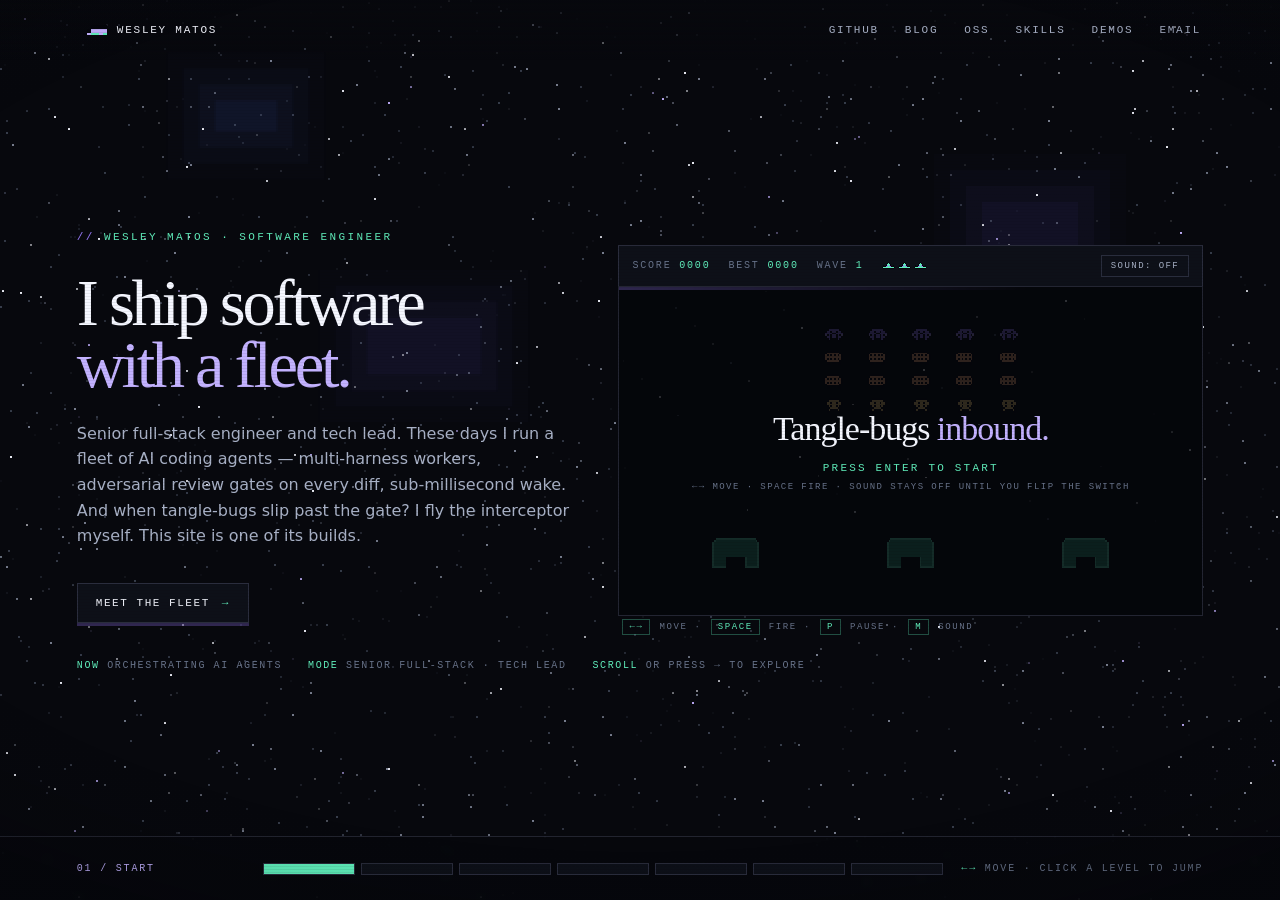
==== index.html @ bd62eeef "feat: restore wesleymatos.dev portfolio at the github.io root Copied from wesleymatosdev/website www" ====
<!doctype html>
<html lang="en">
<head>
<meta charset="utf-8">
<meta name="viewport" content="width=device-width, initial-scale=1">
<meta name="description" content="Wesley Matos — senior full-stack engineer running an AI-agent fleet that ships software: multi-harness workers, adversarial review gates, upstream OSS contributions.">
<meta property="og:type" content="website">
<meta property="og:title" content="Wesley Matos — I ship software with a fleet">
<meta property="og:description" content="Senior full-stack engineer running an AI-agent fleet that ships software — multi-harness workers, adversarial review gates, upstream OSS contributions.">
<meta property="og:url" content="https://wesleymatos.dev/">
<link rel="canonical" href="https://wesleymatos.dev/">
<title>Wesley Matos — I ship software with a fleet</title>
<link rel="icon" type="image/svg+xml" href="favicon.svg">
<link rel="stylesheet" href="css/site.css">
</head>
<body>
<canvas id="bg" aria-hidden="true"></canvas>

<nav class="topnav" aria-label="Main">
  <a class="brand" href="#" data-goto="0"><canvas aria-hidden="true"></canvas><span>WESLEY&nbsp;MATOS</span></a>
  <span class="links">
    <a href="https://github.com/wesleymatosdev" target="_blank" rel="noopener">GITHUB</a>
    <a href="https://blog.wesleymatos.dev" target="_blank" rel="noopener">BLOG</a>
    <a href="https://oss.wesleymatos.dev" target="_blank" rel="noopener">OSS</a>
    <a href="https://skills.wesleymatos.dev" target="_blank" rel="noopener">SKILLS</a>
    <a href="https://demo.wesleymatos.dev" target="_blank" rel="noopener">DEMOS</a>
    <a href="mailto:wesleymatosdev@gmail.com">EMAIL</a>
  </span>
</nav>

<main class="stage" id="stage">
  <div class="track">

    <!-- 01 · hero — the main page IS the game -->
    <section class="beat beat--hero" data-title="START">
      <div class="hero-grid">
        <div>
          <p class="eyebrow">Wesley Matos · software engineer</p>
          <h1>I ship software<br><em>with a fleet.</em></h1>
          <p class="lede">Senior full-stack engineer and tech lead. These days I run a fleet of AI
          coding agents — multi-harness workers, adversarial review gates on every diff,
          sub-millisecond wake. And when tangle-bugs slip past the gate? I fly the interceptor
          myself. This site is one of its builds.</p>
          <div class="actions">
            <button class="btn8" type="button" data-goto="2">Meet the fleet <span class="arr">→</span></button>
          </div>
        </div>
        <div class="cabinet" id="arcade">
          <div class="cab-hud">
            <span>SCORE <b id="arc-score">0000</b></span>
            <span>BEST <b id="arc-best">0000</b></span>
            <span>WAVE <b id="arc-wave">1</b></span>
            <span class="cab-lives" id="arc-lives" aria-label="Ships left"><canvas aria-hidden="true"></canvas></span>
            <button class="cab-snd" id="arc-snd" type="button" aria-pressed="false">SOUND: OFF</button>
          </div>
          <div class="cab-screen">
            <canvas id="arc-canvas" width="320" height="180" tabindex="0"
              aria-label="Arcade game: steer the interceptor with the arrow keys, fire with space, stop the tangle-bugs before they land — and watch for the mothership every fifth wave"></canvas>
            <div class="cab-overlay" id="arc-overlay" aria-live="polite">
              <div class="cab-card" data-screen="title">
                <h3>Tangle-bugs <em>inbound.</em></h3>
                <p class="cab-press"><span class="desktop-only">PRESS ENTER TO START</span><span class="mobile-only">TAP TO START</span></p>
                <p class="cab-sub"><span class="desktop-only">←→ MOVE · SPACE FIRE · </span><span class="mobile-only">DRAG TO FLY · HOLD TO FIRE · </span>SOUND STAYS OFF UNTIL YOU FLIP THE SWITCH</p>
              </div>
              <div class="cab-card" data-screen="over" hidden>
                <h3>Signal <em>lost.</em></h3>
                <p class="cab-press">SCORE <b id="arc-final">0000</b> · BEST <b id="arc-final-best">0000</b></p>
                <p class="cab-sub"><span class="desktop-only">ENTER TO RETRY</span><span class="mobile-only">TAP TO RETRY</span></p>
              </div>
              <div class="cab-card" data-screen="paused" hidden>
                <h3>Paused.</h3>
                <p class="cab-press"><span class="desktop-only">P · ENTER TO RESUME</span><span class="mobile-only">TAP TO RESUME</span></p>
                <p class="cab-sub" id="arc-pause-note" hidden>SCROLLED AWAY — THE BUGS WAIT.</p>
              </div>
            </div>
            <div class="cab-banner" id="arc-banner" aria-hidden="true"></div>
          </div>
          <p class="cab-hint desktop-only"><i>←→</i> MOVE · <i>SPACE</i> FIRE · <i>P</i> PAUSE · <i>M</i> SOUND</p>
          <p class="cab-hint mobile-only">DRAG TO FLY · HOLD TO FIRE</p>
        </div>
      </div>
      <div class="hero-meta">
        <span><b>NOW</b> ORCHESTRATING AI AGENTS</span>
        <span><b>MODE</b> SENIOR FULL-STACK · TECH LEAD</span>
        <span class="mobile-only"><b>SWIPE</b> → TO EXPLORE</span>
        <span class="desktop-only"><b>SCROLL</b> OR PRESS → TO EXPLORE</span>
      </div>
    </section>

    <!-- 02 · experience -->
    <section class="beat beat--experience" data-title="EXPERIENCE">
      <div class="beat-head">
        <p class="eyebrow">The arc</p>
        <h2>Senior IC to <em>fleet orchestrator.</em></h2>
        <p class="lede">Four years shipping in public. The constant: building systems that hold up.
        The change: who writes the code.</p>
      </div>
      <div class="timeline">
        <article class="era" data-icon="book">
          <span class="era-years">2022</span>
          <h3>Foundations</h3>
          <p>Polyglot fundamentals in public — Java, Go, TypeScript, C.</p>
          <p>Distributed systems by doing: Kafka consumers, WebRTC calls, REST APIs, blockchain internals.</p>
        </article>
        <article class="era" data-icon="wrench">
          <span class="era-years">2023 – 2024</span>
          <h3>Systems</h3>
          <p>Rust and Go deep work — performance, WASM boundaries, sharp CLI tools.</p>
          <p>Backend throughput contests (rinha de backend): measuring instead of guessing.</p>
        </article>
        <article class="era" data-icon="globe">
          <span class="era-years">2025</span>
          <h3>Product &amp; upstream</h3>
          <p>Full-stack product work: an exam simulator, client sites, review tooling.</p>
          <p>Ten upstream PRs merged across xcap, permitio/docs, zio-json and friends.</p>
        </article>
        <article class="era" data-icon="robot">
          <span class="era-years">2026</span>
          <h3>AI-fleet orchestrator</h3>
          <p>Now a fleet of coding agents ships the backlog under my supervision.</p>
          <p>Built the loop end to end — spawn, push-wake, adversarial review gates, watchdogs, archives.</p>
        </article>
      </div>
    </section>

    <!-- 03 · the fleet -->
    <section class="beat beat--fleet" data-title="THE FLEET">
      <div class="beat-head">
        <p class="eyebrow">The system</p>
        <h2>One coordinator.<br><em>Seven harnesses.</em></h2>
        <p class="lede">Hermes coordinates ZCode, Codex, Claude and Ollama workers. Status files are
        the durable record; the bus is notification only — push wake measured in microseconds,
        with a loud fallback to polling.</p>
      </div>
      <figure class="fleet-scene" aria-label="Pixel-art command center: server racks with blinking lights, a wall screen showing fleet status, an operator console and two robot workers">
        <canvas></canvas>
      </figure>
      <div class="subsystems">
        <div class="plaque"><b>SPAWN</b><span>named tmux window per task, delivery verified</span></div>
        <div class="plaque"><b>WAIT</b><span>push wake, sub-ms; falls back loud, never silent</span></div>
        <div class="plaque"><b>REVIEW</b><span>an adversarial second agent rides every diff</span></div>
        <div class="plaque"><b>STEER</b><span>durable one-line steering, mid-flight</span></div>
        <div class="plaque"><b>ARCHIVE</b><span>scale-to-zero sweep, watchdog on dead pids</span></div>
      </div>
      <div class="ticker-wrap" aria-hidden="true">
        <div class="ticker"></div>
      </div>
    </section>

    <!-- 04 · proof of work -->
    <section class="beat beat--proof beat--wide" data-title="SHIPPED">
      <div class="beat-head">
        <p class="eyebrow">Proof of work</p>
        <h2>Nine things <em>you can open.</em></h2>
        <p class="lede">Shipped and linked. The private fleet pieces are marked honestly —
        no dead links, no vaporware.</p>
      </div>
      <div class="proof-row"></div>
    </section>

    <!-- 05 · numbers -->
    <section class="beat beat--numbers" data-title="NUMBERS">
      <div class="beat-head">
        <p class="eyebrow">Numbers</p>
        <h2>Measured, <em>not vibes.</em></h2>
      </div>
      <div class="numbers"></div>
      <p class="grain-note">COUNTS FROM PUBLIC GITHUB + THE FLEET'S OWN README — EVERY CLAIM ABOVE LINKS OUT.</p>
    </section>

    <!-- 06 · now -->
    <section class="beat beat--now" data-title="NOW">
      <div class="beat-head">
        <p class="eyebrow">Now</p>
        <h2>What this week<br><em>looks like.</em></h2>
        <p class="lede">Kept current on purpose — the same fleet that ships the site updates this page.</p>
      </div>
      <div class="now-grid"></div>
    </section>

    <!-- 07 · contact -->
    <section class="beat beat--contact" data-title="CONTACT">
      <div class="beat-head">
        <p class="eyebrow">Contact</p>
        <h2>Let's build<br><em>something real.</em></h2>
        <p class="lede">Hiring for an AI-native team? I'll bring the fleet.</p>
      </div>
      <div class="contact-links">
        <a class="btn8 primary" href="mailto:wesleymatosdev@gmail.com">Email me <span class="arr">→</span></a>
        <a class="btn8" href="https://github.com/wesleymatosdev" target="_blank" rel="noopener">GitHub <span class="arr">↗</span></a>
        <a class="btn8" href="https://blog.wesleymatos.dev" target="_blank" rel="noopener">Blog <span class="arr">↗</span></a>
        <a class="btn8" href="https://skills.wesleymatos.dev" target="_blank" rel="noopener">Skills <span class="arr">↗</span></a>
      </div>
      <p class="contact-meta">
        © 2026 WESLEY MATOS<br>
        BUILT BY FLEET WORKER <b>hire-site</b> · ADVERSARIALLY REVIEWED · HUMANS SUPERVISED<br>
        NO BUILD STEP · NO APP CDN · WORKS FROM FILE://
      </p>
    </section>

  </div>
</main>

<div class="vignette" aria-hidden="true"></div>
<div class="scanlines" aria-hidden="true"></div>

<!-- Geo-based i18n: Portuguese eyebrow for Brazilian visitors (kept from the
     previous homepage — Cloudflare /cdn-cgi/trace, proxied domain only). -->
<script>
(function () {
  fetch('/cdn-cgi/trace').then(r => r.text()).then(text => {
    const match = text.match(/^loc=(\w+)/m);
    if (!match || match[1] !== 'BR') return;
    const eyebrow = document.querySelector('.beat--hero .eyebrow');
    if (eyebrow) eyebrow.textContent = 'Wesley Matos · engenheiro de software';
  }).catch(() => {});
})();
</script>

<!-- Cloudflare Web Analytics -->
<script defer src='https://static.cloudflareinsights.com/beacon.min.js'
  data-cf-beacon='{"token": "090d7c760e304cab91624b55b08936ef"}'></script>
<!-- End Cloudflare Web Analytics -->

<div class="hud" aria-label="Journey progress">
  <span class="level" aria-live="polite">01 / START</span>
  <span class="segments"></span>
  <span class="hint desktop-only"><i>←→</i> MOVE · CLICK A LEVEL TO JUMP</span>
</div>

<script src="data.js"></script>
<script src="js/pixel.js"></script>
<script src="js/main.js"></script>
<script src="js/game.js"></script>
</body>
</html>
---- css/site.css ----
/* hire-site — horizontal 8-bit journey. House palette from gbrain/oss-site. */
:root {
  --void: #07080d;
  --panel: #0d1018;
  --panel-hi: #131827;
  --ink: #f5f7ff;
  --soft: #a9b2c7;
  --dim: #68738a;
  --violet: #9b7cff;
  --violet-hot: #c3b2ff;
  --mint: #61f0bd;
  --orange: #ffb27d;
  --line: rgba(190, 200, 255, .16);
  --serif: Georgia, 'Times New Roman', serif;
  --mono: 'SFMono-Regular', Consolas, 'Liberation Mono', monospace;
  --hud-h: 64px;
}

* { box-sizing: border-box; }
html, body { margin: 0; padding: 0; }
html, body { height: 100%; overflow: hidden; background: var(--void); }
body {
  color: var(--ink);
  font-family: var(--mono);
  -webkit-font-smoothing: antialiased;
  overscroll-behavior: none;
}
body.dragging { cursor: grabbing; }
body.dragging a, body.dragging button { pointer-events: none; }

/* ---------- fixed backdrop ---------- */
#bg { position: fixed; inset: 0; width: 100vw; height: 100vh; z-index: 0; image-rendering: pixelated; }
.scanlines {
  position: fixed; inset: 0; z-index: 40; pointer-events: none;
  background: repeating-linear-gradient(0deg, rgba(5,6,11,.14) 0 1px, transparent 1px 3px);
  mix-blend-mode: multiply;
  opacity: .5;
}
.vignette {
  position: fixed; inset: 0; z-index: 39; pointer-events: none;
  background: radial-gradient(120% 90% at 50% 45%, transparent 55%, rgba(3,4,8,.55) 100%);
}

/* ---------- stage / track ---------- */
.stage { position: fixed; inset: 0 0 var(--hud-h) 0; z-index: 2; overflow: hidden; touch-action: pan-y; }
.track {
  display: flex; flex-direction: row; align-items: stretch;
  height: 100%; width: max-content;
  will-change: transform;
}
.beat {
  position: relative; flex: none;
  height: 100%; width: 100vw;
  display: flex; flex-direction: column; justify-content: center;
  padding: 96px clamp(28px, 6vw, 96px) 48px;
}
.beat--wide { width: max-content; min-width: 100vw; }

/* ---------- top nav ---------- */
.topnav {
  position: fixed; top: 0; left: 0; right: 0; z-index: 30;
  display: flex; justify-content: space-between; align-items: center;
  padding: 20px clamp(28px, 6vw, 96px);
  font-size: 11px; letter-spacing: .16em;
  background: linear-gradient(180deg, rgba(7,8,13,.92), rgba(7,8,13,0));
  pointer-events: none;
}
.topnav a { pointer-events: auto; }
.topnav .brand { display: inline-flex; align-items: center; gap: 10px; color: var(--ink); text-decoration: none; }
.topnav .brand canvas { image-rendering: pixelated; }
.topnav .links { display: flex; gap: 22px; }
.topnav a { color: var(--soft); text-decoration: none; padding: 4px 2px; }
.topnav a:hover, .topnav a:focus-visible { color: var(--mint); }

/* ---------- HUD (level bar) ---------- */
.hud {
  position: fixed; left: 0; right: 0; bottom: 0; z-index: 30;
  height: var(--hud-h);
  display: flex; align-items: center; gap: 18px;
  padding: 0 clamp(28px, 6vw, 96px);
  border-top: 1px solid var(--line);
  background: rgba(7, 8, 13, .82);
  backdrop-filter: blur(6px);
  font-size: 10px; letter-spacing: .18em;
}
.hud .level { color: var(--violet-hot); white-space: nowrap; min-width: 168px; }
.hud .segments { display: flex; gap: 6px; flex: 1; }
.hud .segments button {
  appearance: none; border: 1px solid var(--line); background: var(--panel);
  height: 12px; flex: 1; min-width: 18px; padding: 0; cursor: pointer;
}
.hud .segments button .fill { display: block; height: 100%; width: 0; background: var(--violet); }
.hud .segments button.done .fill { width: 100%; background: rgba(155,124,255,.45); }
.hud .segments button.active .fill { width: 100%; background: var(--mint); animation: blink 1s steps(2, start) infinite; }
.hud .segments button:hover, .hud .segments button:focus-visible { border-color: var(--violet-hot); }
.hud .hint { color: var(--dim); white-space: nowrap; }
.hud .hint i { display: inline-block; font-style: normal; color: var(--mint); animation: blink 1.2s steps(2, start) infinite; }
@keyframes blink { 50% { opacity: 0; } }

/* ---------- shared type ---------- */
.eyebrow { color: var(--mint); font-size: 11px; letter-spacing: .22em; text-transform: uppercase; margin: 0 0 22px; }
.eyebrow::before { content: '// '; color: var(--violet); }
/* Geo-swap shifts the hero eyebrow EN↔PT after paint; reserve the swapped
   text's box up front so the swap never reflows the hero (no layout shift /
   "tilt"). Mobile is narrow enough that the PT string wraps to two lines. */
.beat--hero .eyebrow { line-height: 26px; min-height: 26px; }
h1, h2 { font-family: var(--serif); font-weight: 400; margin: 0; letter-spacing: -.05em; }
h1 { font-size: clamp(52px, 7.4vw, 118px); line-height: .92; }
h2 { font-size: clamp(40px, 5.6vw, 84px); line-height: .95; }
h2 em, h1 em { font-style: normal; color: var(--violet-hot); }
.lede { color: var(--soft); font-family: system-ui, sans-serif; font-size: clamp(15px, 1.25vw, 18px); line-height: 1.6; max-width: 620px; margin: 26px 0 0; }
.actions { display: flex; gap: 14px; flex-wrap: wrap; margin-top: 34px; }

/* 8-bit buttons */
.btn8 {
  display: inline-flex; align-items: center; gap: 12px;
  font-family: var(--mono); font-size: 11px; letter-spacing: .14em; text-transform: uppercase;
  color: var(--ink); text-decoration: none; cursor: pointer;
  background: var(--panel); border: 1px solid var(--line);
  padding: 13px 18px;
  box-shadow: 0 3px 0 rgba(155,124,255,.28);
  transition: transform .12s ease, box-shadow .12s ease, border-color .12s ease;
}
.btn8:hover, .btn8:focus-visible { border-color: var(--violet-hot); transform: translateY(-2px); box-shadow: 0 5px 0 rgba(155,124,255,.38); }
.btn8:active { transform: translateY(1px); box-shadow: 0 2px 0 rgba(155,124,255,.28); }
.btn8.primary { background: var(--violet); border-color: var(--violet); color: var(--void); box-shadow: 0 3px 0 rgba(97,240,189,.4); }
.btn8.primary:hover { background: var(--violet-hot); }
.btn8 .arr { color: var(--mint); }
.btn8.primary .arr { color: var(--void); }

/* section scaffolding */
.beat-head { max-width: 760px; }
.beat-head .lede { max-width: 560px; }
.grain-note { color: var(--dim); font-size: 10px; letter-spacing: .14em; margin-top: 18px; }

/* ---------- hero (the main page IS the game) ---------- */
.hero-grid { display: grid; grid-template-columns: .92fr 1.08fr; gap: clamp(24px, 3.4vw, 56px); align-items: center; }
.hero-grid h1 { font-size: clamp(46px, 5.2vw, 84px); }
.hero-meta { display: flex; gap: 26px; flex-wrap: wrap; margin-top: 26px; font-size: 10px; letter-spacing: .16em; color: var(--dim); }
.hero-meta b { color: var(--mint); font-weight: 400; }

/* ---------- experience ---------- */
.timeline { display: flex; gap: clamp(20px, 3vw, 44px); margin-top: clamp(30px, 5vh, 56px); align-items: stretch; position: relative; padding-top: 26px; }
.timeline::before { content: ''; position: absolute; top: 8px; left: 4px; right: 4px; height: 3px;
  background: repeating-linear-gradient(90deg, var(--violet) 0 10px, transparent 10px 16px); opacity: .55; }
.era { flex: 1; min-width: 0; position: relative; }
.era::before { content: ''; position: absolute; top: -24px; left: 2px; width: 9px; height: 9px; background: var(--mint); box-shadow: 0 0 10px rgba(97,240,189,.8); }
.era .era-years { color: var(--violet-hot); font-size: 11px; letter-spacing: .2em; }
.era h3 { font-family: var(--serif); font-weight: 400; font-size: clamp(22px, 2.1vw, 30px); letter-spacing: -.03em; margin: 10px 0 12px; }
.era p { color: var(--soft); font-family: system-ui, sans-serif; font-size: 13.5px; line-height: 1.6; margin: 0 0 8px; }
.era canvas { image-rendering: pixelated; margin-top: 6px; }

/* ---------- fleet ---------- */
.beat--fleet h2 { font-size: clamp(36px, 4.3vw, 66px); }
.beat--fleet .lede { max-width: 640px; margin-top: 18px; }
.fleet-scene { width: min(760px, 100%); margin-top: 20px; }
.fleet-scene canvas { width: 100%; height: auto; display: block; image-rendering: pixelated; border: 1px solid var(--line); background: #05060b; }
.subsystems { display: grid; grid-template-columns: repeat(auto-fit, minmax(150px, 1fr)); gap: 10px; margin-top: 14px; width: min(980px, 100%); }
.plaque { background: var(--panel); border: 1px solid var(--line); padding: 10px 13px; }
.plaque b { display: block; color: var(--violet-hot); font-weight: 400; font-size: 11px; letter-spacing: .18em; }
.plaque span { display: block; color: var(--soft); font-family: system-ui, sans-serif; font-size: 11.5px; line-height: 1.45; margin-top: 6px; }
.ticker-wrap { overflow: hidden; border: 1px solid var(--line); border-left: none; border-right: none; margin-top: 14px; width: min(980px, 100%); background: rgba(13,16,24,.6); }
.ticker { display: inline-flex; gap: 44px; white-space: nowrap; padding: 8px 0; font-size: 11px; letter-spacing: .06em; color: var(--dim); animation: ticker 46s linear infinite; }
.ticker span b { color: var(--mint); font-weight: 400; }
.ticker span i { color: var(--violet-hot); font-style: normal; }
@keyframes ticker { to { transform: translateX(-50%); } }

/* ---------- proof (wider than viewport) ---------- */
.proof-row { display: flex; gap: 16px; margin-top: clamp(28px, 4.5vh, 48px); align-items: stretch; padding-right: clamp(28px, 6vw, 96px); }
.card {
  width: 300px; flex: none; display: flex; flex-direction: column;
  background: var(--panel); border: 1px solid var(--line); padding: 20px;
  position: relative;
}
.card::before { content: ''; position: absolute; top: 0; left: 0; right: 0; height: 3px; background: linear-gradient(90deg, var(--violet), transparent 70%); }
.card:hover, .card:focus-within { border-color: rgba(195,178,255,.4); background: var(--panel-hi); }
.card .card-top { display: flex; justify-content: space-between; align-items: flex-start; gap: 10px; }
.card canvas { image-rendering: pixelated; }
.card .kind { color: var(--dim); font-size: 9px; letter-spacing: .18em; text-align: right; }
.card h3 { font-family: var(--serif); font-weight: 400; font-size: 24px; letter-spacing: -.03em; margin: 16px 0 10px; }
.card p { color: var(--soft); font-family: system-ui, sans-serif; font-size: 13px; line-height: 1.55; margin: 0; flex: 1; }
.card .tags { display: flex; flex-wrap: wrap; gap: 6px; margin-top: 14px; }
.card .tags i { font-style: normal; color: var(--mint); border: 1px solid rgba(97,240,189,.3); font-size: 9px; letter-spacing: .1em; padding: 3px 7px; }
.card .card-link { display: inline-block; margin-top: 14px; color: var(--violet-hot); font-size: 10.5px; letter-spacing: .08em; text-decoration: underline dotted; text-underline-offset: 4px; }
.card .card-link:hover, .card .card-link:focus-visible { color: var(--mint); }
.card .card-link.none { color: var(--dim); text-decoration: none; cursor: default; }

/* ---------- numbers ---------- */
.numbers { display: grid; grid-template-columns: repeat(3, minmax(160px, 240px)); gap: 1px; background: var(--line); border: 1px solid var(--line); margin-top: clamp(28px, 5vh, 52px); width: fit-content; max-width: 100%; }
.number { background: var(--panel); padding: 26px 24px 22px; }
.number .val { font-family: var(--serif); font-size: clamp(44px, 4.4vw, 66px); letter-spacing: -.05em; color: var(--ink); line-height: 1; }
.number .val small { font-size: .55em; color: var(--mint); }
.number .lbl { color: var(--dim); font-size: 10px; letter-spacing: .18em; text-transform: uppercase; margin-top: 10px; }

/* ---------- now ---------- */
.now-grid { display: grid; grid-template-columns: repeat(2, minmax(250px, 400px)); gap: 14px; margin-top: clamp(28px, 4.5vh, 48px); }
.now-card { background: var(--panel); border: 1px solid var(--line); padding: 18px 20px; }
.now-card header { display: flex; align-items: center; gap: 12px; }
.now-card canvas { image-rendering: pixelated; }
.now-card h3 { font-family: var(--serif); font-weight: 400; font-size: 21px; letter-spacing: -.03em; margin: 0; }
.now-card .status { display: inline-flex; align-items: center; gap: 7px; margin-top: 12px; font-size: 9.5px; letter-spacing: .16em; color: var(--mint); }
.now-card .status::before { content: ''; width: 7px; height: 7px; background: var(--mint); box-shadow: 0 0 8px rgba(97,240,189,.8); }
.now-card .status.quiet { color: var(--violet-hot); }
.now-card .status.quiet::before { background: var(--violet); box-shadow: 0 0 8px rgba(155,124,255,.8); animation: none; }
.now-card .status.live::before { animation: blink 1.4s steps(2, start) infinite; }
.now-card p { color: var(--soft); font-family: system-ui, sans-serif; font-size: 13px; line-height: 1.55; margin: 10px 0 0; }

/* ---------- contact ---------- */
.contact-links { display: flex; flex-wrap: wrap; gap: 14px; margin-top: 34px; }
.contact-meta { color: var(--dim); font-size: 10px; letter-spacing: .16em; margin-top: 60px; line-height: 2; }
.contact-meta b { color: var(--soft); font-weight: 400; }

/* focus */
:focus-visible { outline: 2px solid var(--mint); outline-offset: 2px; }

/* ---------- arcade cabinet ---------- */
.cabinet { width: min(720px, 100%); margin-top: clamp(20px, 3.5vh, 34px); position: relative; }
.cab-hud {
  display: flex; align-items: center; gap: 18px; flex-wrap: wrap;
  background: var(--panel); border: 1px solid var(--line); border-bottom: none;
  padding: 9px 13px;
  font-size: 10px; letter-spacing: .18em; color: var(--dim);
}
.cab-hud b { color: var(--mint); font-weight: 400; }
.cab-lives { display: inline-flex; align-items: center; }
.cab-lives canvas { image-rendering: pixelated; }
.cab-snd {
  margin-left: auto; appearance: none; cursor: pointer;
  background: transparent; border: 1px solid var(--line); color: var(--soft);
  font-family: var(--mono); font-size: 9px; letter-spacing: .16em; padding: 5px 9px;
}
.cab-snd:hover, .cab-snd:focus-visible { border-color: var(--violet-hot); color: var(--ink); }
.cab-snd[aria-pressed="true"] { color: var(--mint); border-color: rgba(97, 240, 189, .4); }
.cab-screen { position: relative; border: 1px solid var(--line); background: #05060b; }
.cab-screen::before {
  content: ''; position: absolute; top: 0; left: 0; right: 0; height: 3px; z-index: 2; pointer-events: none;
  background: linear-gradient(90deg, var(--violet), transparent 70%);
}
#arc-canvas { display: block; width: 100%; height: auto; image-rendering: pixelated; touch-action: none; outline-offset: -2px; }
.cab-overlay {
  position: absolute; inset: 0; z-index: 3;
  display: flex; align-items: center; justify-content: center; text-align: center;
  background: rgba(5, 6, 11, .72); pointer-events: none;
}
.cab-overlay[hidden] { display: none; }
.cab-card h3 { font-family: var(--serif); font-weight: 400; font-size: clamp(20px, 3vw, 34px); letter-spacing: -.03em; margin: 0; color: var(--ink); }
.cab-card h3 em { font-style: normal; color: var(--violet-hot); }
.cab-press { color: var(--mint); font-size: 11px; letter-spacing: .2em; margin: 14px 0 0; animation: blink 1.2s steps(2, start) infinite; }
.cab-press b { color: var(--ink); font-weight: 400; }
.cab-sub { color: var(--dim); font-size: 9px; letter-spacing: .16em; margin: 8px 0 0; }
.cab-banner {
  position: absolute; inset: 0; z-index: 3; display: flex; align-items: center; justify-content: center;
  pointer-events: none; opacity: 0;
  font-family: var(--serif); font-size: clamp(26px, 4vw, 44px); letter-spacing: -.03em;
  color: var(--violet-hot); text-shadow: 0 0 18px rgba(155, 124, 255, .5);
}
.cab-banner.show { animation: cab-banner 1.1s ease-out both; }
@keyframes cab-banner {
  0% { opacity: 0; transform: scale(.92); }
  18% { opacity: 1; transform: scale(1); }
  78% { opacity: 1; }
  100% { opacity: 0; }
}
.cab-hint { color: var(--dim); font-size: 9px; letter-spacing: .18em; margin: 10px 2px 0; }
.cab-hint i { font-style: normal; color: var(--mint); border: 1px solid rgba(97, 240, 189, .3); padding: 2px 6px; margin: 0 2px; }

/* ---------- mobile: same horizontal journey, touch-driven ---------- */
.mobile-only { display: none; }
.desktop-only { display: inline; }
@media (max-width: 860px) {
  :root { --hud-h: 48px; }
  .mobile-only { display: inline; }
  .beat--hero .eyebrow { min-height: 52px; }
  .desktop-only { display: none; }
  .stage { touch-action: pan-y; }
  .beat { width: 100vw; padding: 64px 22px 26px; justify-content: flex-start; }
  .beat--wide { width: max-content; min-width: 100vw; padding-right: 22px; }
  .topnav { padding: 14px 22px; }
  .topnav .links { gap: 12px; }
  .scanlines { opacity: .35; }

  .hero-grid { grid-template-columns: 1fr; gap: 20px; }
  .hero-grid h1 { font-size: 40px; }
  .lede { font-size: 14px; margin-top: 14px; }
  .actions { margin-top: 18px; gap: 10px; }
  .btn8 { padding: 11px 13px; font-size: 10px; }
  .hero-meta { gap: 10px 16px; margin-top: 14px; font-size: 9px; }

  h2 { font-size: 32px; }
  .beat-head .lede { max-width: none; }
  .grain-note { font-size: 9px; }

  .timeline { display: grid; grid-template-columns: 1fr 1fr; gap: 16px; margin-top: 20px; padding-top: 0; }
  .timeline::before { display: none; }
  .era::before { display: none; }
  .era h3 { font-size: 18px; margin: 6px 0 8px; }
  .era p { font-size: 12px; }
  .era canvas { margin-top: 4px; }

  .fleet-scene { width: 100%; margin-top: 16px; }
  .subsystems { grid-template-columns: 1fr 1fr; margin-top: 10px; }
  .plaque { padding: 9px 11px; }
  .plaque span { font-size: 11px; }
  .ticker-wrap { margin-top: 10px; }

  .proof-row { gap: 12px; margin-top: 18px; padding-right: 22px; }
  .card { width: 264px; padding: 16px; }
  .card h3 { font-size: 20px; }
  .card p { font-size: 12px; }
  .beat--wide .beat-head { max-width: calc(100vw - 44px); }

  .numbers { grid-template-columns: repeat(2, minmax(140px, 1fr)); width: 100%; margin-top: 20px; }
  .number { padding: 16px 14px 12px; }
  .number .val { font-size: 38px; }

  .now-grid { grid-template-columns: repeat(2, minmax(0, 1fr)); gap: 10px; margin-top: 18px; }
  .now-card { padding: 12px; }
  .now-card h3 { font-size: 15px; }
  .now-card p { font-size: 11px; }
  .now-card .status { font-size: 8.5px; margin-top: 8px; }

  .contact-links { gap: 10px; margin-top: 22px; }
  .contact-meta { margin-top: 34px; font-size: 9px; }
  .hud { padding: 0 22px; gap: 10px; }
  .hud .level { min-width: 0; font-size: 9px; }

  .cabinet { margin-top: 14px; }
  .cab-hud { gap: 10px; padding: 7px 9px; font-size: 9px; letter-spacing: .14em; }
  .cab-snd { padding: 4px 7px; }
  .cab-hint { font-size: 8px; }
}

/* ---------- reduced motion ---------- */
@media (prefers-reduced-motion: reduce) {
  *, *::before, *::after {
    animation-duration: .01ms !important;
    animation-iteration-count: 1 !important;
    transition-duration: .01ms !important;
  }
  .scanlines { opacity: .3; }
  .hud .segments button.active .fill { animation: none; }
}
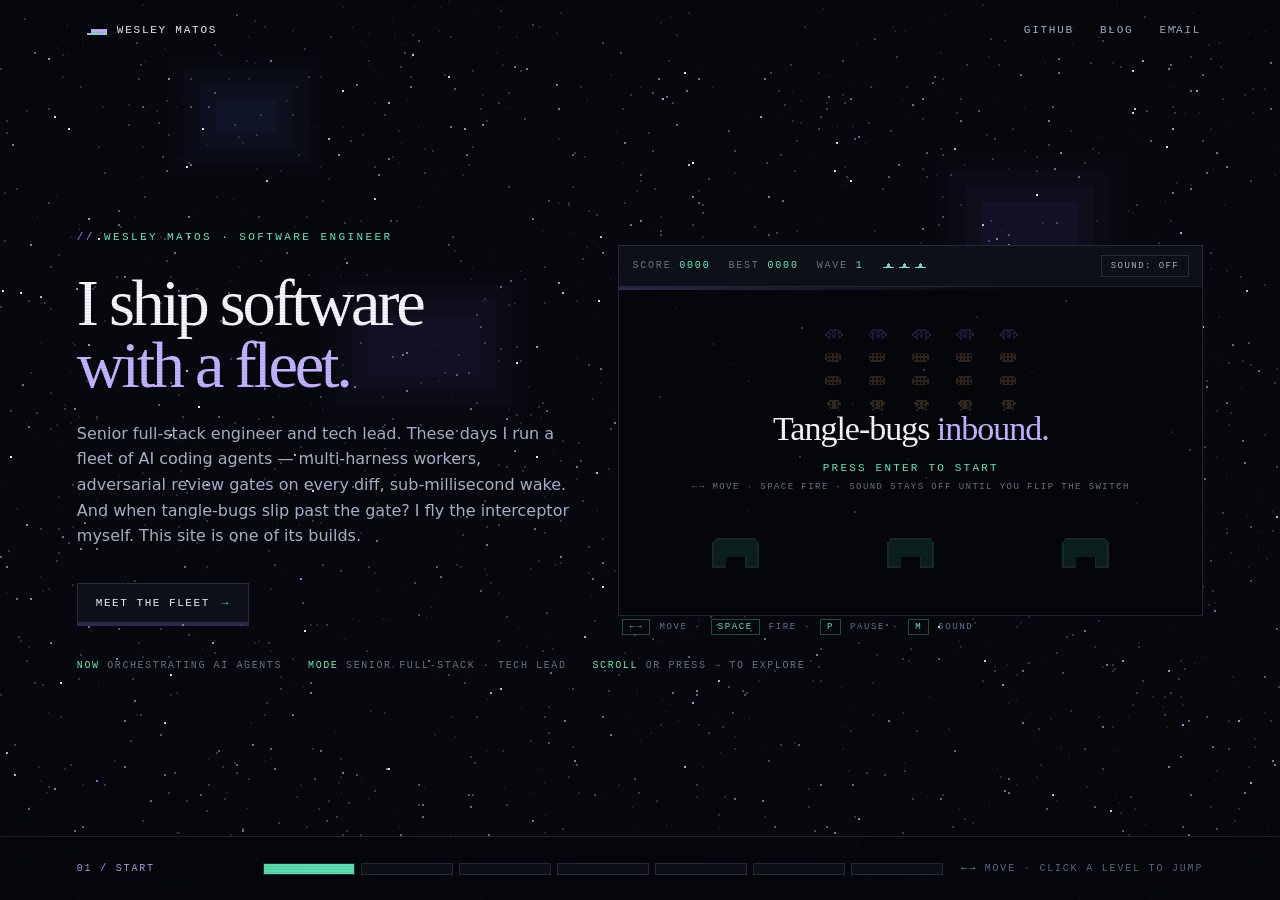
==== commit e28516a6: "chore: sync from bc6befe7a0492730d0ee8f60be070c68e2f757ad" ====
--- a/index.html
+++ b/index.html
@@ -7,8 +7,8 @@
 <meta property="og:type" content="website">
 <meta property="og:title" content="Wesley Matos — I ship software with a fleet">
 <meta property="og:description" content="Senior full-stack engineer running an AI-agent fleet that ships software — multi-harness workers, adversarial review gates, upstream OSS contributions.">
-<meta property="og:url" content="https://wesleymatos.dev/">
-<link rel="canonical" href="https://wesleymatos.dev/">
+<meta property="og:url" content="https://wesleymatosdev.github.io/">
+<link rel="canonical" href="https://wesleymatosdev.github.io/">
 <title>Wesley Matos — I ship software with a fleet</title>
 <link rel="icon" type="image/svg+xml" href="favicon.svg">
 <link rel="stylesheet" href="css/site.css">
@@ -20,10 +20,7 @@
   <a class="brand" href="#" data-goto="0"><canvas aria-hidden="true"></canvas><span>WESLEY&nbsp;MATOS</span></a>
   <span class="links">
     <a href="https://github.com/wesleymatosdev" target="_blank" rel="noopener">GITHUB</a>
-    <a href="https://blog.wesleymatos.dev" target="_blank" rel="noopener">BLOG</a>
-    <a href="https://oss.wesleymatos.dev" target="_blank" rel="noopener">OSS</a>
-    <a href="https://skills.wesleymatos.dev" target="_blank" rel="noopener">SKILLS</a>
-    <a href="https://demo.wesleymatos.dev" target="_blank" rel="noopener">DEMOS</a>
+    <a href="https://wesleymatosdev.github.io/blog/" target="_blank" rel="noopener">BLOG</a>
     <a href="mailto:wesleymatosdev@gmail.com">EMAIL</a>
   </span>
 </nav>
@@ -188,8 +185,7 @@
       <div class="contact-links">
         <a class="btn8 primary" href="mailto:wesleymatosdev@gmail.com">Email me <span class="arr">→</span></a>
         <a class="btn8" href="https://github.com/wesleymatosdev" target="_blank" rel="noopener">GitHub <span class="arr">↗</span></a>
-        <a class="btn8" href="https://blog.wesleymatos.dev" target="_blank" rel="noopener">Blog <span class="arr">↗</span></a>
-        <a class="btn8" href="https://skills.wesleymatos.dev" target="_blank" rel="noopener">Skills <span class="arr">↗</span></a>
+        <a class="btn8" href="https://wesleymatosdev.github.io/blog/" target="_blank" rel="noopener">Blog <span class="arr">↗</span></a>
       </div>
       <p class="contact-meta">
         © 2026 WESLEY MATOS<br>
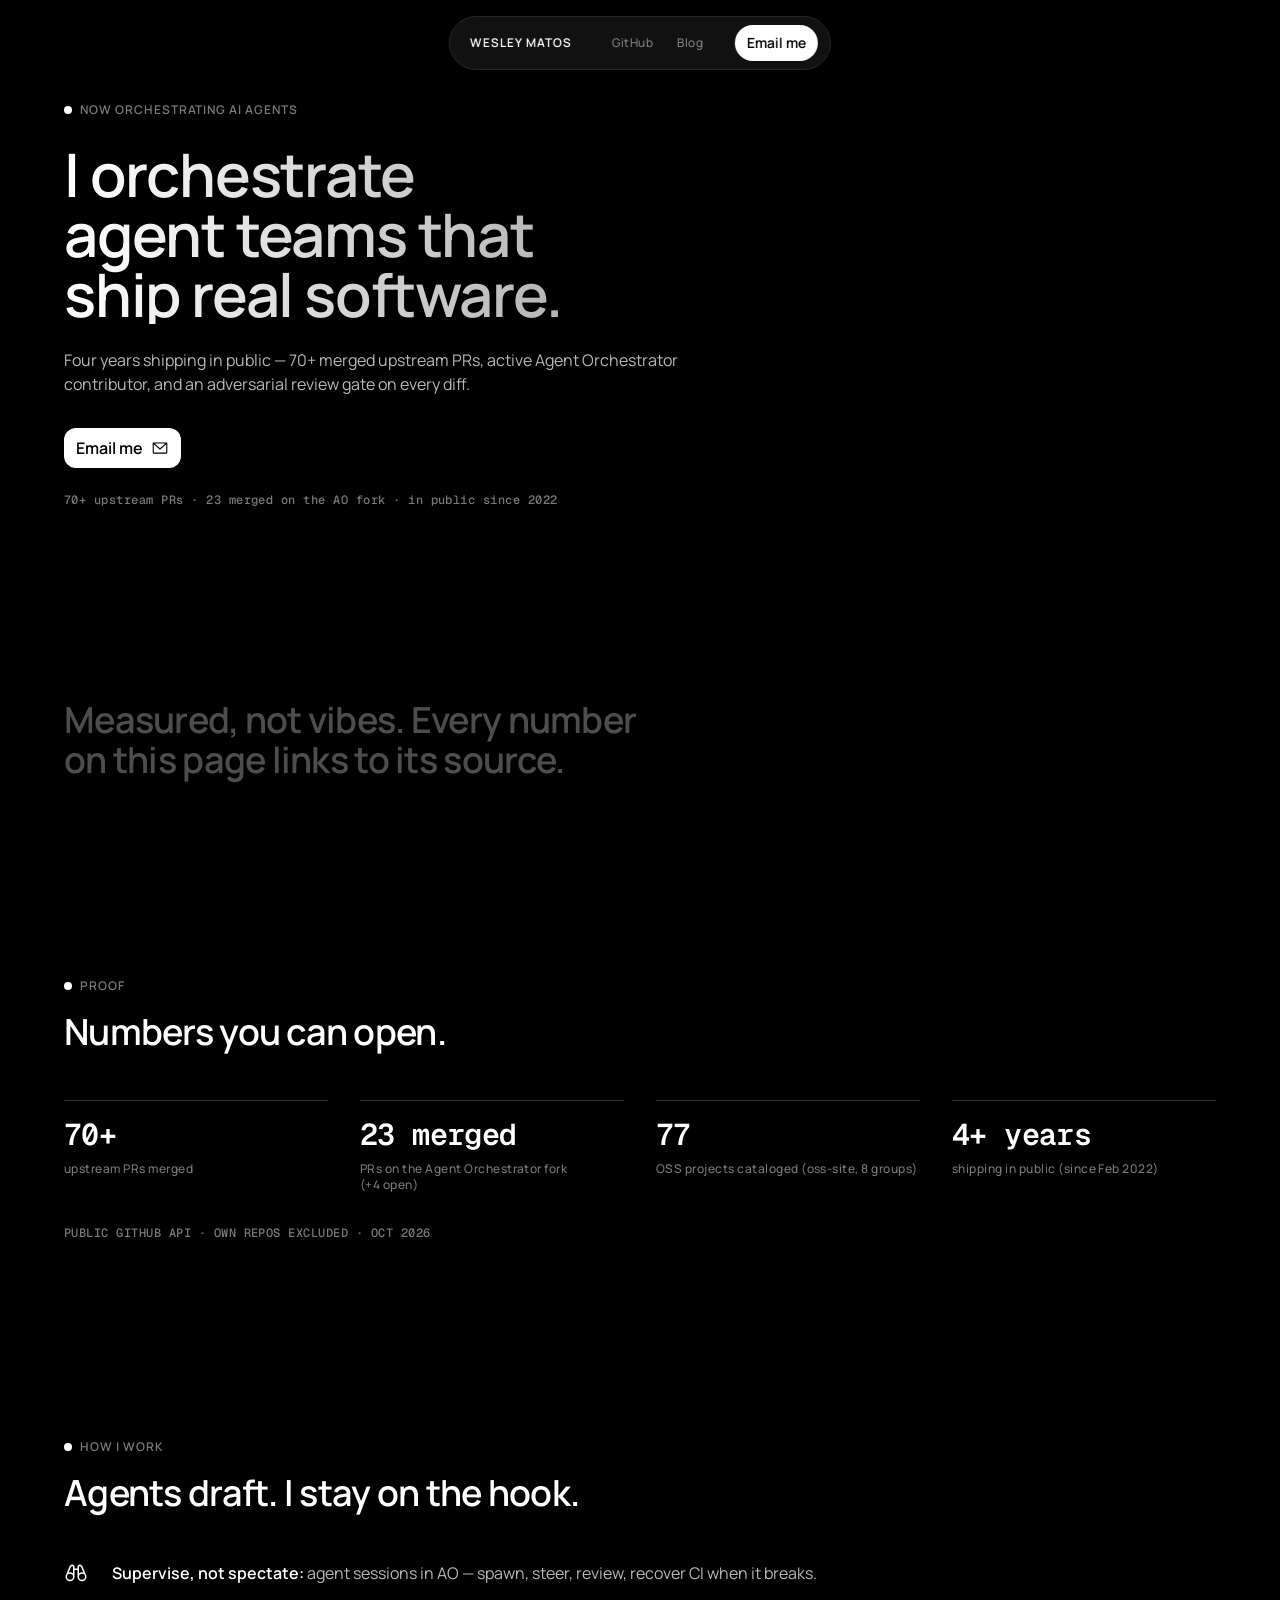
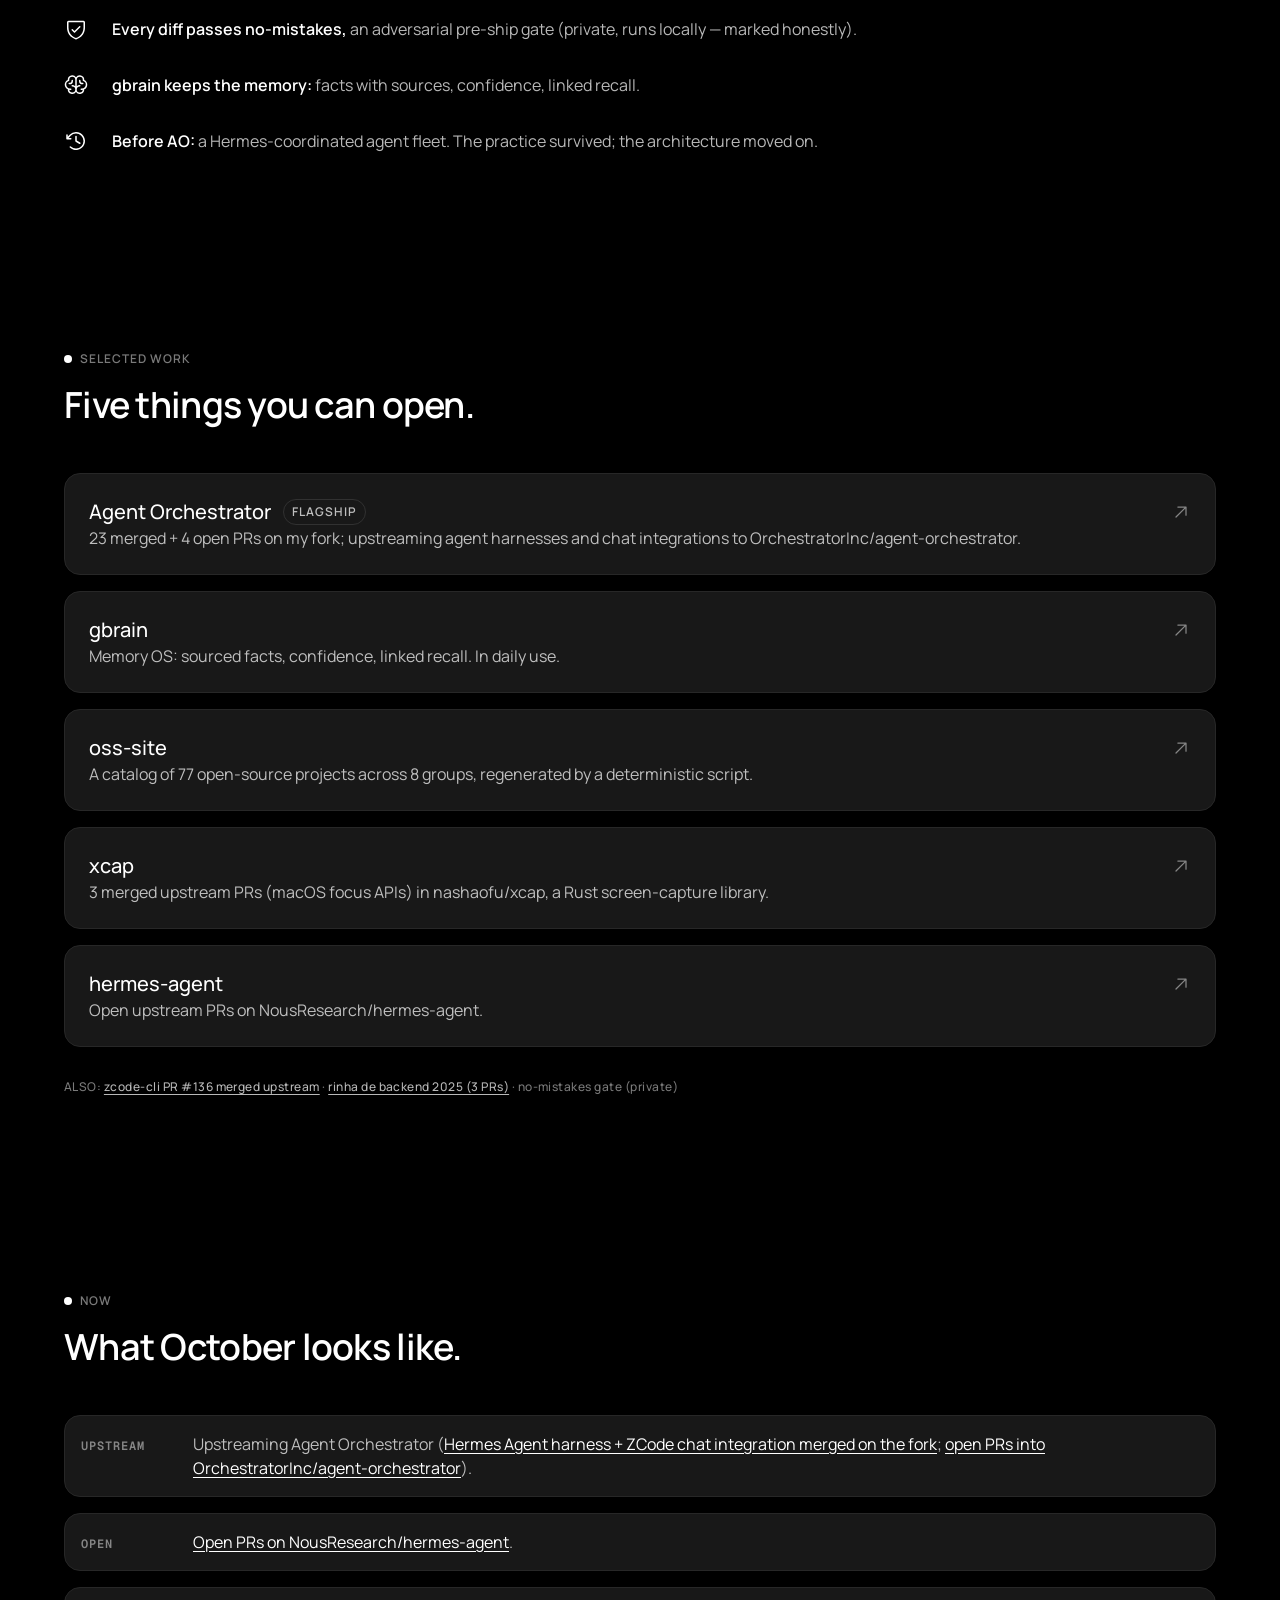
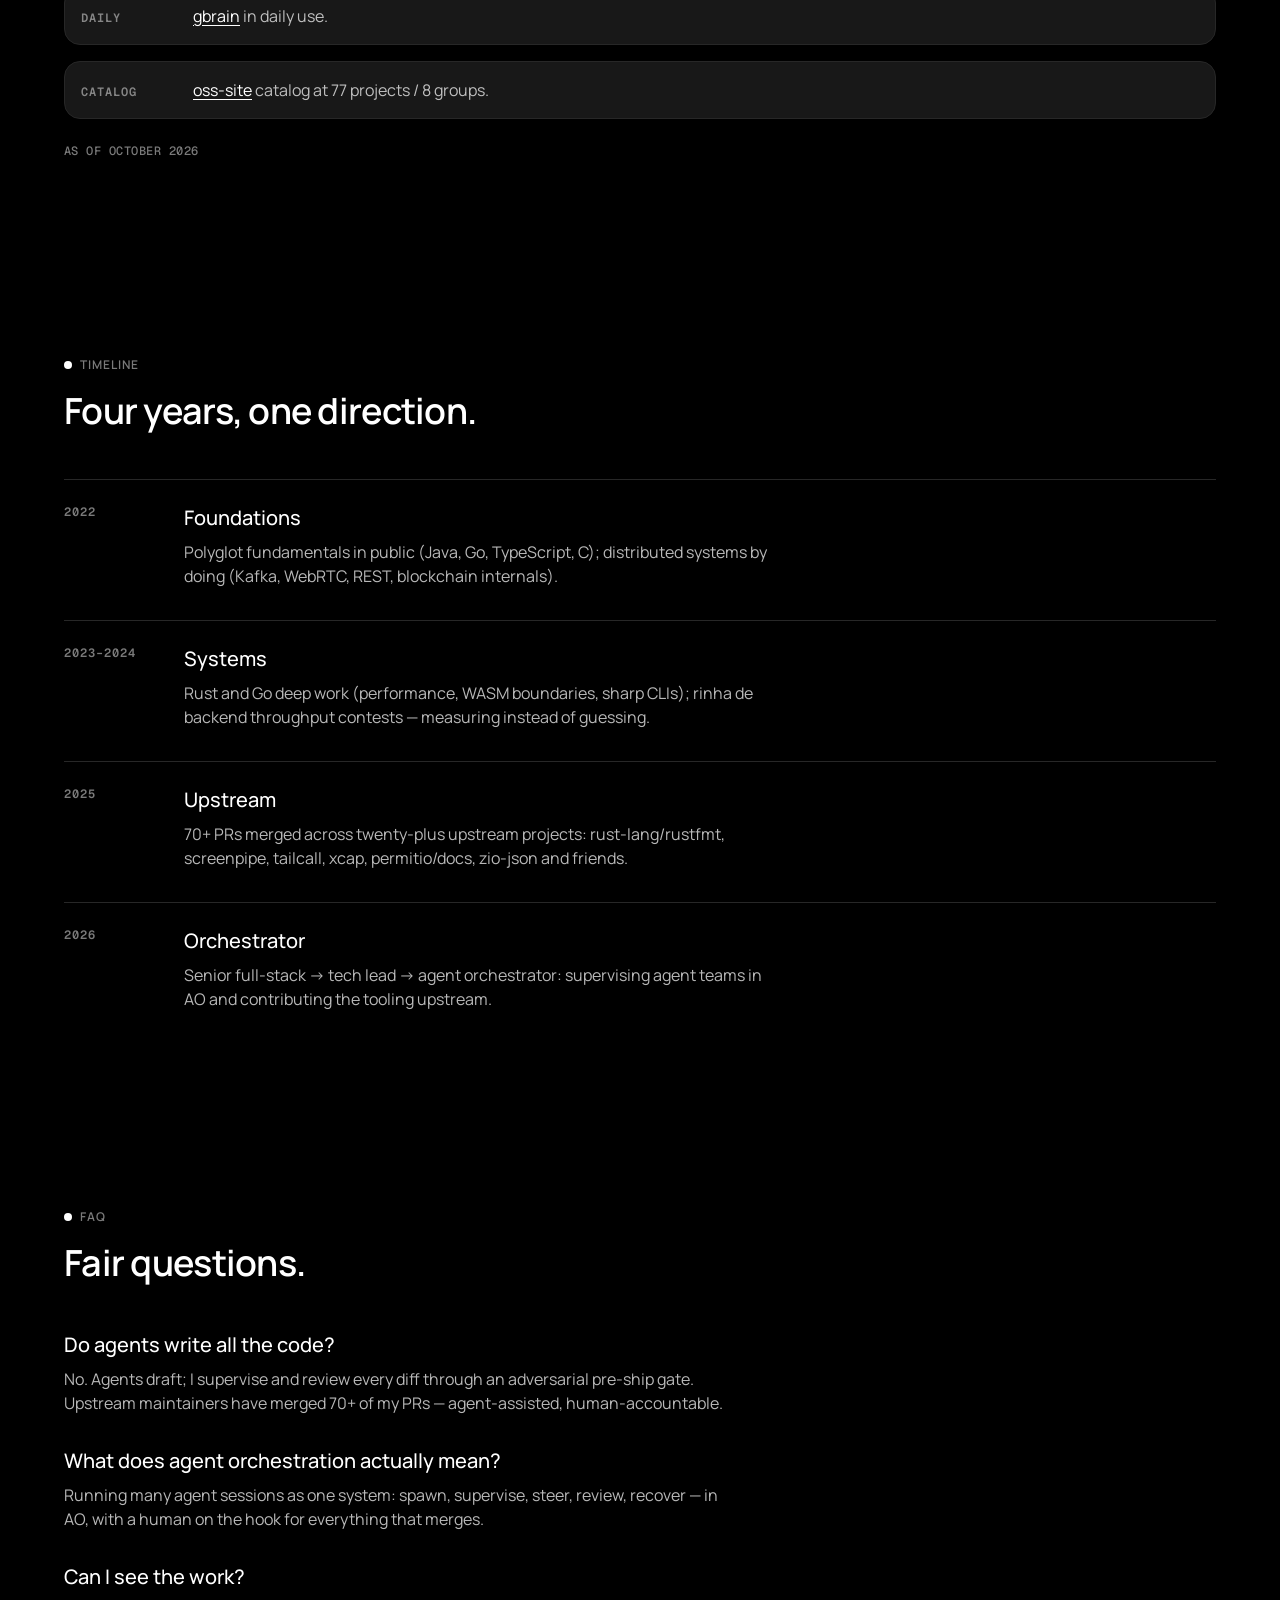
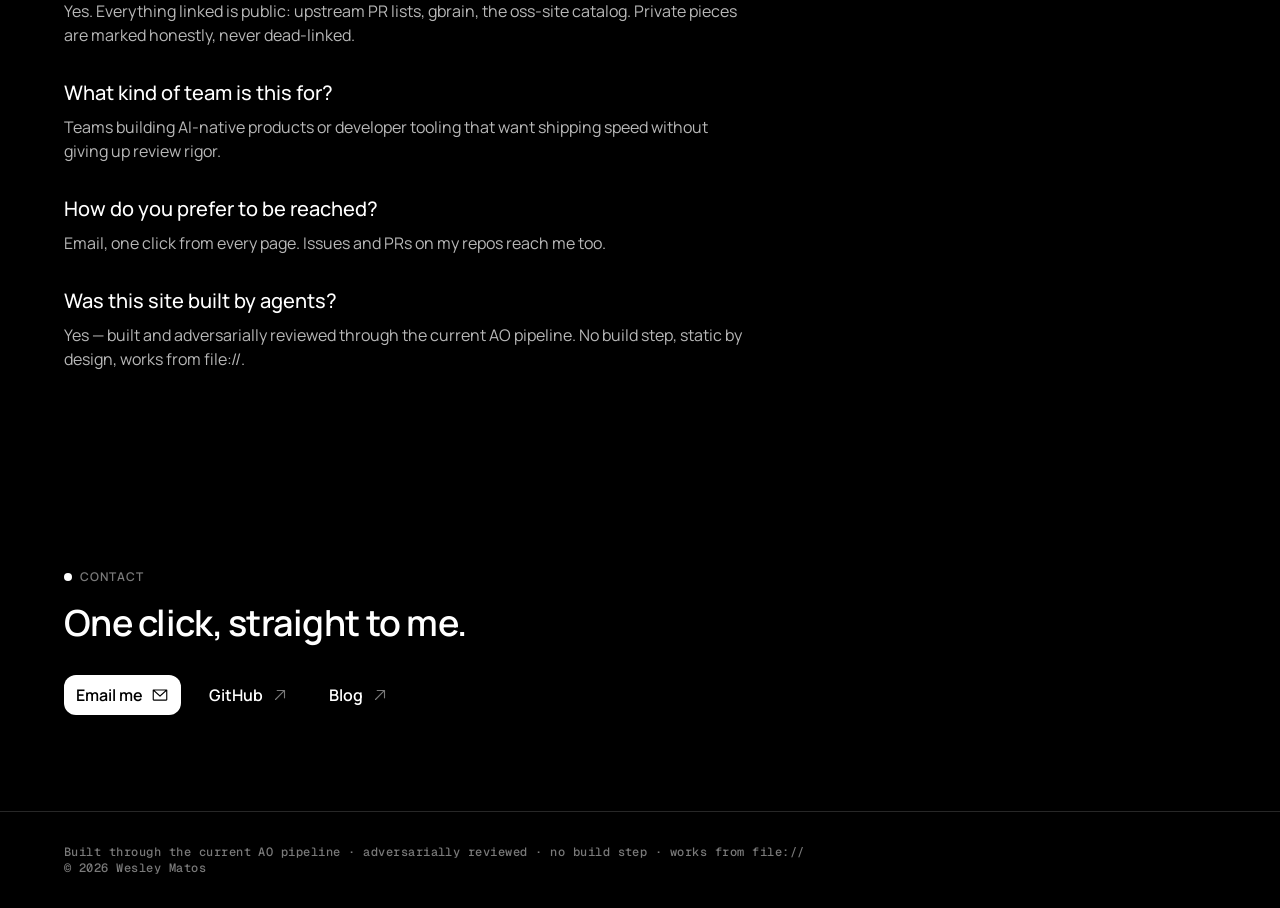
==== commit 10a1c914: "chore: sync from 10c4f1a73f7f3a5cd7f3a4b01b416231fa4e6069" ====
--- a/index.html
+++ b/index.html
@@ -3,230 +3,367 @@
 <head>
 <meta charset="utf-8">
 <meta name="viewport" content="width=device-width, initial-scale=1">
-<meta name="description" content="Wesley Matos — senior full-stack engineer running an AI-agent fleet that ships software: multi-harness workers, adversarial review gates, upstream OSS contributions.">
+<meta name="description" content="I orchestrate AI agent teams that ship real software: 70+ merged upstream PRs, active Agent Orchestrator contributor, adversarial review gates on every diff.">
 <meta property="og:type" content="website">
-<meta property="og:title" content="Wesley Matos — I ship software with a fleet">
-<meta property="og:description" content="Senior full-stack engineer running an AI-agent fleet that ships software — multi-harness workers, adversarial review gates, upstream OSS contributions.">
+<meta property="og:title" content="Wesley Matos — agent orchestration, shipped in public">
+<meta property="og:description" content="I orchestrate AI agent teams that ship real software: 70+ merged upstream PRs, active Agent Orchestrator contributor, adversarial review gates on every diff.">
 <meta property="og:url" content="https://wesleymatosdev.github.io/">
+<meta property="og:image" content="https://wesleymatosdev.github.io/og-image.png">
+<meta property="og:image:width" content="1200">
+<meta property="og:image:height" content="630">
+<meta property="og:image:alt" content="Wesley Matos — agent orchestration, shipped in public. 70+ upstream PRs · 23 merged on the AO fork.">
+<meta name="twitter:card" content="summary_large_image">
+<meta name="twitter:title" content="Wesley Matos — agent orchestration, shipped in public">
+<meta name="twitter:description" content="I orchestrate AI agent teams that ship real software: 70+ merged upstream PRs, active Agent Orchestrator contributor, adversarial review gates on every diff.">
+<meta name="twitter:image" content="https://wesleymatosdev.github.io/og-image.png">
 <link rel="canonical" href="https://wesleymatosdev.github.io/">
-<title>Wesley Matos — I ship software with a fleet</title>
+<title>Wesley Matos — agent orchestration, shipped in public</title>
 <link rel="icon" type="image/svg+xml" href="favicon.svg">
+<link rel="preconnect" href="https://fonts.googleapis.com">
+<link rel="preconnect" href="https://fonts.gstatic.com" crossorigin>
+<link rel="stylesheet" href="https://fonts.googleapis.com/css2?family=Manrope:wght@400;500;600;700&family=Geist+Mono:wght@400;500&display=swap">
 <link rel="stylesheet" href="css/site.css">
+<script type="application/ld+json">
+{
+  "@context": "https://schema.org",
+  "@type": "FAQPage",
+  "mainEntity": [
+    {
+      "@type": "Question",
+      "name": "Do agents write all the code?",
+      "acceptedAnswer": { "@type": "Answer", "text": "No. Agents draft; I supervise and review every diff through an adversarial pre-ship gate. Upstream maintainers have merged 70+ of my PRs — agent-assisted, human-accountable." }
+    },
+    {
+      "@type": "Question",
+      "name": "What does agent orchestration actually mean?",
+      "acceptedAnswer": { "@type": "Answer", "text": "Running many agent sessions as one system: spawn, supervise, steer, review, recover — in AO, with a human on the hook for everything that merges." }
+    },
+    {
+      "@type": "Question",
+      "name": "Can I see the work?",
+      "acceptedAnswer": { "@type": "Answer", "text": "Yes. Everything linked is public: upstream PR lists, gbrain, the oss-site catalog. Private pieces are marked honestly, never dead-linked." }
+    },
+    {
+      "@type": "Question",
+      "name": "What kind of team is this for?",
+      "acceptedAnswer": { "@type": "Answer", "text": "Teams building AI-native products or developer tooling that want shipping speed without giving up review rigor." }
+    },
+    {
+      "@type": "Question",
+      "name": "How do you prefer to be reached?",
+      "acceptedAnswer": { "@type": "Answer", "text": "Email, one click from every page. Issues and PRs on my repos reach me too." }
+    },
+    {
+      "@type": "Question",
+      "name": "Was this site built by agents?",
+      "acceptedAnswer": { "@type": "Answer", "text": "Yes — built and adversarially reviewed through the current AO pipeline. No build step, static by design, works from file://." }
+    }
+  ]
+}
+</script>
 </head>
 <body>
-<canvas id="bg" aria-hidden="true"></canvas>
-
-<nav class="topnav" aria-label="Main">
-  <a class="brand" href="#" data-goto="0"><canvas aria-hidden="true"></canvas><span>WESLEY&nbsp;MATOS</span></a>
-  <span class="links">
-    <a href="https://github.com/wesleymatosdev" target="_blank" rel="noopener">GITHUB</a>
-    <a href="https://wesleymatosdev.github.io/blog/" target="_blank" rel="noopener">BLOG</a>
-    <a href="mailto:wesleymatosdev@gmail.com">EMAIL</a>
+<a class="skip-link button-md" href="#main">Skip to content</a>
+
+<!-- Phosphor icons (regular), inlined so the page works offline from file:// -->
+<svg xmlns="http://www.w3.org/2000/svg" style="display:none" aria-hidden="true">
+  <symbol id="i-binoculars" viewBox="0 0 256 256" fill="currentColor"><path d="M237.2,151.87v0a47.1,47.1,0,0,0-2.35-5.45L193.26,51.8a7.82,7.82,0,0,0-1.66-2.44,32,32,0,0,0-45.26,0A8,8,0,0,0,144,55V80H112V55a8,8,0,0,0-2.34-5.66,32,32,0,0,0-45.26,0,7.82,7.82,0,0,0-1.66,2.44L21.15,146.4a47.1,47.1,0,0,0-2.35,5.45v0A48,48,0,1,0,112,168V96h32v72a48,48,0,1,0,93.2-16.13ZM76.71,59.75a16,16,0,0,1,19.29-1v73.51a47.9,47.9,0,0,0-46.79-9.92ZM64,200a32,32,0,1,1,32-32A32,32,0,0,1,64,200ZM160,58.74a16,16,0,0,1,19.29,1l27.5,62.58A47.9,47.9,0,0,0,160,132.25ZM192,200a32,32,0,1,1,32-32A32,32,0,0,1,192,200Z"/></symbol>
+  <symbol id="i-shield" viewBox="0 0 256 256" fill="currentColor"><path d="M208,40H48A16,16,0,0,0,32,56v56c0,52.72,25.52,84.67,46.93,102.19,23.06,18.86,46,25.26,47,25.53a8,8,0,0,0,4.2,0c1-.27,23.91-6.67,47-25.53C198.48,196.67,224,164.72,224,112V56A16,16,0,0,0,208,40Zm0,72c0,37.07-13.66,67.16-40.6,89.42A129.3,129.3,0,0,1,128,223.62a128.25,128.25,0,0,1-38.92-21.81C61.82,179.51,48,149.3,48,112l0-56,160,0ZM82.34,141.66a8,8,0,0,1,11.32-11.32L112,148.69l50.34-50.35a8,8,0,0,1,11.32,11.32l-56,56a8,8,0,0,1-11.32,0Z"/></symbol>
+  <symbol id="i-brain" viewBox="0 0 256 256" fill="currentColor"><path d="M248,124a56.11,56.11,0,0,0-32-50.61V72a48,48,0,0,0-88-26.49A48,48,0,0,0,40,72v1.39a56,56,0,0,0,0,101.2V176a48,48,0,0,0,88,26.49A48,48,0,0,0,216,176v-1.41A56.09,56.09,0,0,0,248,124ZM88,208a32,32,0,0,1-31.81-28.56A55.87,55.87,0,0,0,64,180h8a8,8,0,0,0,0-16H64A40,40,0,0,1,50.67,86.27,8,8,0,0,0,56,78.73V72a32,32,0,0,1,64,0v68.26A47.8,47.8,0,0,0,88,128a8,8,0,0,0,0,16,32,32,0,0,1,0,64Zm104-44h-8a8,8,0,0,0,0,16h8a55.87,55.87,0,0,0,7.81-.56A32,32,0,1,1,168,144a8,8,0,0,0,0-16,47.8,47.8,0,0,0-32,12.26V72a32,32,0,0,1,64,0v6.73a8,8,0,0,0,5.33,7.54A40,40,0,0,1,192,164Zm16-52a8,8,0,0,1-8,8h-4a36,36,0,0,1-36-36V80a8,8,0,0,1,16,0v4a20,20,0,0,0,20,20h4A8,8,0,0,1,208,112ZM60,120H56a8,8,0,0,1,0-16h4A20,20,0,0,0,80,84V80a8,8,0,0,1,16,0v4A36,36,0,0,1,60,120Z"/></symbol>
+  <symbol id="i-clock" viewBox="0 0 256 256" fill="currentColor"><path d="M136,80v43.47l36.12,21.67a8,8,0,0,1-8.24,13.72l-40-24A8,8,0,0,1,120,128V80a8,8,0,0,1,16,0Zm-8-48A95.44,95.44,0,0,0,60.08,60.15C52.81,67.51,46.35,74.59,40,82V64a8,8,0,0,0-16,0v40a8,8,0,0,0,8,8H72a8,8,0,0,0,0-16H49c7.15-8.42,14.27-16.35,22.39-24.57a80,80,0,1,1,1.66,114.75,8,8,0,1,0-11,11.64A96,96,0,1,0,128,32Z"/></symbol>
+  <symbol id="i-arrow" viewBox="0 0 256 256" fill="currentColor"><path d="M200,64V168a8,8,0,0,1-16,0V83.31L69.66,197.66a8,8,0,0,1-11.32-11.32L172.69,72H88a8,8,0,0,1,0-16H192A8,8,0,0,1,200,64Z"/></symbol>
+  <symbol id="i-mail" viewBox="0 0 256 256" fill="currentColor"><path d="M224,48H32a8,8,0,0,0-8,8V192a16,16,0,0,0,16,16H216a16,16,0,0,0,16-16V56A8,8,0,0,0,224,48ZM203.43,64,128,133.15,52.57,64ZM216,192H40V74.19l82.59,75.71a8,8,0,0,0,10.82,0L216,74.19V192Z"/></symbol>
+</svg>
+
+<nav class="nav" aria-label="Main">
+  <a class="nav-brand caption-3" href="#top" aria-current="page">WESLEY MATOS</a>
+  <span class="nav-links">
+    <a class="nav-link caption-4" href="https://github.com/wesleymatosdev" target="_blank" rel="noopener">GitHub</a>
+    <a class="nav-link caption-4" href="https://wesleymatosdev.github.io/blog/" target="_blank" rel="noopener">Blog</a>
   </span>
+  <a class="nav-cta button-sm" href="mailto:wesleymatosdev@gmail.com">Email me</a>
+  <button class="nav-toggle" type="button" aria-expanded="false" aria-controls="menu" aria-label="Open menu">
+    <span></span>
+    <span></span>
+  </button>
 </nav>
 
-<main class="stage" id="stage">
-  <div class="track">
-
-    <!-- 01 · hero — the main page IS the game -->
-    <section class="beat beat--hero" data-title="START">
-      <div class="hero-grid">
-        <div>
-          <p class="eyebrow">Wesley Matos · software engineer</p>
-          <h1>I ship software<br><em>with a fleet.</em></h1>
-          <p class="lede">Senior full-stack engineer and tech lead. These days I run a fleet of AI
-          coding agents — multi-harness workers, adversarial review gates on every diff,
-          sub-millisecond wake. And when tangle-bugs slip past the gate? I fly the interceptor
-          myself. This site is one of its builds.</p>
-          <div class="actions">
-            <button class="btn8" type="button" data-goto="2">Meet the fleet <span class="arr">→</span></button>
+<div class="menu" id="menu">
+  <a class="menu-link" href="#work">Work</a>
+  <a class="menu-link" href="#how">How I work</a>
+  <a class="menu-link" href="#now">Now</a>
+  <a class="menu-link" href="#timeline">Timeline</a>
+  <a class="menu-link" href="#faq">FAQ</a>
+  <a class="menu-link" href="#contact">Contact</a>
+  <a class="menu-meta button-md" href="https://github.com/wesleymatosdev" target="_blank" rel="noopener">GitHub</a>
+  <a class="menu-meta button-md" href="https://wesleymatosdev.github.io/blog/" target="_blank" rel="noopener">Blog</a>
+</div>
+
+<main id="main">
+
+  <!-- Hero -->
+  <section class="hero" id="top">
+    <div class="container">
+      <p class="eyebrow caption-3">NOW ORCHESTRATING AI AGENTS</p>
+      <h1 class="heading-1 measure">I orchestrate<br>agent teams that<br>ship real software.</h1>
+      <p class="hero-sub body-3 measure">Four years shipping in public — 70+ merged upstream PRs, active Agent Orchestrator contributor, and an adversarial review gate on every diff.</p>
+      <div class="hero-actions">
+        <a class="btn-primary button-md" href="mailto:wesleymatosdev@gmail.com">Email me
+          <svg aria-hidden="true"><use href="#i-mail"/></svg>
+        </a>
+      </div>
+      <p class="hero-proof caption-4">70+ upstream PRs · 23 merged on the AO fork · in public since 2022</p>
+    </div>
+  </section>
+
+  <!-- Tagline reveal (B11) -->
+  <section class="tagline" aria-label="Measured, not vibes">
+    <div class="container">
+      <p class="tagline-text heading-3 measure">Measured, not vibes. Every number on this page links to its source.</p>
+    </div>
+  </section>
+
+  <!-- Proof strip -->
+  <section class="section reveal" aria-labelledby="proof-title">
+    <div class="container">
+      <div class="section-head">
+        <p class="eyebrow caption-3">PROOF</p>
+        <h2 class="section-title heading-3" id="proof-title">Numbers you can open.</h2>
+      </div>
+      <div class="proof-grid">
+        <a class="proof-item" href="https://github.com/search?q=author%3Awesleymatosdev+type%3Apr+is%3Amerged+-user%3Awesleymatosdev&type=pullrequests" target="_blank" rel="noopener">
+          <span class="proof-number heading-4">70+</span>
+          <span class="proof-label caption-4">upstream PRs merged</span>
+        </a>
+        <a class="proof-item" href="https://github.com/wesleymatosdev/agent-orchestrator/pulls?q=is%3Apr+author%3Awesleymatosdev" target="_blank" rel="noopener">
+          <span class="proof-number heading-4">23 merged</span>
+          <span class="proof-label caption-4">PRs on the Agent Orchestrator fork (+4 open)</span>
+        </a>
+        <a class="proof-item" href="https://github.com/wesleymatosdev/oss-site" target="_blank" rel="noopener">
+          <span class="proof-number heading-4">77</span>
+          <span class="proof-label caption-4">OSS projects cataloged (oss-site, 8 groups)</span>
+        </a>
+        <a class="proof-item" href="https://github.com/wesleymatosdev" target="_blank" rel="noopener">
+          <span class="proof-number heading-4">4+ years</span>
+          <span class="proof-label caption-4">shipping in public (since Feb 2022)</span>
+        </a>
+      </div>
+      <p class="proof-note caption-4">PUBLIC GITHUB API · OWN REPOS EXCLUDED · OCT 2026</p>
+    </div>
+  </section>
+
+  <!-- How I work -->
+  <section class="section reveal" id="how" aria-labelledby="how-title">
+    <div class="container">
+      <div class="section-head">
+        <p class="eyebrow caption-3">HOW I WORK</p>
+        <h2 class="section-title heading-3" id="how-title">Agents draft. I stay on the hook.</h2>
+      </div>
+      <div class="work-list">
+        <div class="work-item">
+          <svg aria-hidden="true"><use href="#i-binoculars"/></svg>
+          <p class="body-3"><strong class="body-1">Supervise, not spectate:</strong> agent sessions in AO — spawn, steer, review, recover CI when it breaks.</p>
+        </div>
+        <div class="work-item">
+          <svg aria-hidden="true"><use href="#i-shield"/></svg>
+          <p class="body-3"><strong class="body-1">Every diff passes no-mistakes,</strong> an adversarial pre-ship gate (private, runs locally — marked honestly).</p>
+        </div>
+        <div class="work-item">
+          <svg aria-hidden="true"><use href="#i-brain"/></svg>
+          <p class="body-3"><strong class="body-1">gbrain keeps the memory:</strong> facts with sources, confidence, linked recall.</p>
+        </div>
+        <div class="work-item">
+          <svg aria-hidden="true"><use href="#i-clock"/></svg>
+          <p class="body-3"><strong class="body-1">Before AO:</strong> a Hermes-coordinated agent fleet. The practice survived; the architecture moved on.</p>
+        </div>
+      </div>
+    </div>
+  </section>
+
+  <!-- Selected work -->
+  <section class="section reveal" id="work" aria-labelledby="work-title">
+    <div class="container">
+      <div class="section-head">
+        <p class="eyebrow caption-3">SELECTED WORK</p>
+        <h2 class="section-title heading-3" id="work-title">Five things you can open.</h2>
+      </div>
+      <div class="card-stack">
+        <a class="card" href="https://github.com/wesleymatosdev/agent-orchestrator/pulls?q=is%3Apr+author%3Awesleymatosdev" target="_blank" rel="noopener">
+          <span class="card-top">
+            <span class="card-name title-1">Agent Orchestrator</span>
+            <span class="card-badge caption-3">FLAGSHIP</span>
+            <svg class="card-arrow" aria-hidden="true"><use href="#i-arrow"/></svg>
+          </span>
+          <span class="card-desc body-3">23 merged + 4 open PRs on my fork; upstreaming agent harnesses and chat integrations to OrchestratorInc/agent-orchestrator.</span>
+        </a>
+        <a class="card" href="https://github.com/wesleymatosdev/gbrain" target="_blank" rel="noopener">
+          <span class="card-top">
+            <span class="card-name title-1">gbrain</span>
+            <svg class="card-arrow" aria-hidden="true"><use href="#i-arrow"/></svg>
+          </span>
+          <span class="card-desc body-3">Memory OS: sourced facts, confidence, linked recall. In daily use.</span>
+        </a>
+        <a class="card" href="https://github.com/wesleymatosdev/oss-site" target="_blank" rel="noopener">
+          <span class="card-top">
+            <span class="card-name title-1">oss-site</span>
+            <svg class="card-arrow" aria-hidden="true"><use href="#i-arrow"/></svg>
+          </span>
+          <span class="card-desc body-3">A catalog of 77 open-source projects across 8 groups, regenerated by a deterministic script.</span>
+        </a>
+        <a class="card" href="https://github.com/nashaofu/xcap/pulls?q=is%3Apr+author%3Awesleymatosdev+is%3Amerged" target="_blank" rel="noopener">
+          <span class="card-top">
+            <span class="card-name title-1">xcap</span>
+            <svg class="card-arrow" aria-hidden="true"><use href="#i-arrow"/></svg>
+          </span>
+          <span class="card-desc body-3">3 merged upstream PRs (macOS focus APIs) in nashaofu/xcap, a Rust screen-capture library.</span>
+        </a>
+        <a class="card" href="https://github.com/NousResearch/hermes-agent/pulls?q=is%3Apr+author%3Awesleymatosdev+is%3Aopen" target="_blank" rel="noopener">
+          <span class="card-top">
+            <span class="card-name title-1">hermes-agent</span>
+            <svg class="card-arrow" aria-hidden="true"><use href="#i-arrow"/></svg>
+          </span>
+          <span class="card-desc body-3">Open upstream PRs on NousResearch/hermes-agent.</span>
+        </a>
+      </div>
+      <p class="also caption-4">ALSO: <a href="https://github.com/kingsword09/zcode-cli/pull/136" target="_blank" rel="noopener">zcode-cli PR #136 merged upstream</a> · <a href="https://github.com/zanfranceschi/rinha-de-backend-2025/pulls?q=is%3Apr+author%3Awesleymatosdev+is%3Amerged" target="_blank" rel="noopener">rinha de backend 2025 (3 PRs)</a> · no-mistakes gate (private)</p>
+    </div>
+  </section>
+
+  <!-- Now -->
+  <section class="section reveal" id="now" aria-labelledby="now-title">
+    <div class="container">
+      <div class="section-head">
+        <p class="eyebrow caption-3">NOW</p>
+        <h2 class="section-title heading-3" id="now-title">What October looks like.</h2>
+      </div>
+      <div class="now-list">
+        <div class="now-item">
+          <span class="now-tag caption-3">UPSTREAM</span>
+          <p class="body-3">Upstreaming Agent Orchestrator (<a href="https://github.com/wesleymatosdev/agent-orchestrator/pulls?q=is%3Apr+author%3Awesleymatosdev+is%3Amerged" target="_blank" rel="noopener">Hermes Agent harness + ZCode chat integration merged on the fork</a>; <a href="https://github.com/OrchestratorInc/agent-orchestrator/pulls?q=is%3Apr+author%3Awesleymatosdev+is%3Aopen" target="_blank" rel="noopener">open PRs into OrchestratorInc/agent-orchestrator</a>).</p>
+        </div>
+        <div class="now-item">
+          <span class="now-tag caption-3">OPEN</span>
+          <p class="body-3"><a href="https://github.com/NousResearch/hermes-agent/pulls?q=is%3Apr+author%3Awesleymatosdev+is%3Aopen" target="_blank" rel="noopener">Open PRs on NousResearch/hermes-agent</a>.</p>
+        </div>
+        <div class="now-item">
+          <span class="now-tag caption-3">DAILY</span>
+          <p class="body-3"><a href="https://github.com/wesleymatosdev/gbrain" target="_blank" rel="noopener">gbrain</a> in daily use.</p>
+        </div>
+        <div class="now-item">
+          <span class="now-tag caption-3">CATALOG</span>
+          <p class="body-3"><a href="https://github.com/wesleymatosdev/oss-site" target="_blank" rel="noopener">oss-site</a> catalog at 77 projects / 8 groups.</p>
+        </div>
+      </div>
+      <p class="now-stamp caption-4">AS OF OCTOBER 2026</p>
+    </div>
+  </section>
+
+  <!-- Timeline -->
+  <section class="section reveal" id="timeline" aria-labelledby="timeline-title">
+    <div class="container">
+      <div class="section-head">
+        <p class="eyebrow caption-3">TIMELINE</p>
+        <h2 class="section-title heading-3" id="timeline-title">Four years, one direction.</h2>
+      </div>
+      <div class="timeline">
+        <article class="era">
+          <span class="era-year caption-3">2022</span>
+          <div>
+            <h3 class="era-title title-1">Foundations</h3>
+            <p class="era-body body-3">Polyglot fundamentals in public (Java, Go, TypeScript, C); distributed systems by doing (Kafka, WebRTC, REST, blockchain internals).</p>
           </div>
-        </div>
-        <div class="cabinet" id="arcade">
-          <div class="cab-hud">
-            <span>SCORE <b id="arc-score">0000</b></span>
-            <span>BEST <b id="arc-best">0000</b></span>
-            <span>WAVE <b id="arc-wave">1</b></span>
-            <span class="cab-lives" id="arc-lives" aria-label="Ships left"><canvas aria-hidden="true"></canvas></span>
-            <button class="cab-snd" id="arc-snd" type="button" aria-pressed="false">SOUND: OFF</button>
+        </article>
+        <article class="era">
+          <span class="era-year caption-3">2023–2024</span>
+          <div>
+            <h3 class="era-title title-1">Systems</h3>
+            <p class="era-body body-3">Rust and Go deep work (performance, WASM boundaries, sharp CLIs); rinha de backend throughput contests — measuring instead of guessing.</p>
           </div>
-          <div class="cab-screen">
-            <canvas id="arc-canvas" width="320" height="180" tabindex="0"
-              aria-label="Arcade game: steer the interceptor with the arrow keys, fire with space, stop the tangle-bugs before they land — and watch for the mothership every fifth wave"></canvas>
-            <div class="cab-overlay" id="arc-overlay" aria-live="polite">
-              <div class="cab-card" data-screen="title">
-                <h3>Tangle-bugs <em>inbound.</em></h3>
-                <p class="cab-press"><span class="desktop-only">PRESS ENTER TO START</span><span class="mobile-only">TAP TO START</span></p>
-                <p class="cab-sub"><span class="desktop-only">←→ MOVE · SPACE FIRE · </span><span class="mobile-only">DRAG TO FLY · HOLD TO FIRE · </span>SOUND STAYS OFF UNTIL YOU FLIP THE SWITCH</p>
-              </div>
-              <div class="cab-card" data-screen="over" hidden>
-                <h3>Signal <em>lost.</em></h3>
-                <p class="cab-press">SCORE <b id="arc-final">0000</b> · BEST <b id="arc-final-best">0000</b></p>
-                <p class="cab-sub"><span class="desktop-only">ENTER TO RETRY</span><span class="mobile-only">TAP TO RETRY</span></p>
-              </div>
-              <div class="cab-card" data-screen="paused" hidden>
-                <h3>Paused.</h3>
-                <p class="cab-press"><span class="desktop-only">P · ENTER TO RESUME</span><span class="mobile-only">TAP TO RESUME</span></p>
-                <p class="cab-sub" id="arc-pause-note" hidden>SCROLLED AWAY — THE BUGS WAIT.</p>
-              </div>
-            </div>
-            <div class="cab-banner" id="arc-banner" aria-hidden="true"></div>
+        </article>
+        <article class="era">
+          <span class="era-year caption-3">2025</span>
+          <div>
+            <h3 class="era-title title-1">Upstream</h3>
+            <p class="era-body body-3">70+ PRs merged across twenty-plus upstream projects: rust-lang/rustfmt, screenpipe, tailcall, xcap, permitio/docs, zio-json and friends.</p>
           </div>
-          <p class="cab-hint desktop-only"><i>←→</i> MOVE · <i>SPACE</i> FIRE · <i>P</i> PAUSE · <i>M</i> SOUND</p>
-          <p class="cab-hint mobile-only">DRAG TO FLY · HOLD TO FIRE</p>
-        </div>
-      </div>
-      <div class="hero-meta">
-        <span><b>NOW</b> ORCHESTRATING AI AGENTS</span>
-        <span><b>MODE</b> SENIOR FULL-STACK · TECH LEAD</span>
-        <span class="mobile-only"><b>SWIPE</b> → TO EXPLORE</span>
-        <span class="desktop-only"><b>SCROLL</b> OR PRESS → TO EXPLORE</span>
-      </div>
-    </section>
-
-    <!-- 02 · experience -->
-    <section class="beat beat--experience" data-title="EXPERIENCE">
-      <div class="beat-head">
-        <p class="eyebrow">The arc</p>
-        <h2>Senior IC to <em>fleet orchestrator.</em></h2>
-        <p class="lede">Four years shipping in public. The constant: building systems that hold up.
-        The change: who writes the code.</p>
-      </div>
-      <div class="timeline">
-        <article class="era" data-icon="book">
-          <span class="era-years">2022</span>
-          <h3>Foundations</h3>
-          <p>Polyglot fundamentals in public — Java, Go, TypeScript, C.</p>
-          <p>Distributed systems by doing: Kafka consumers, WebRTC calls, REST APIs, blockchain internals.</p>
         </article>
-        <article class="era" data-icon="wrench">
-          <span class="era-years">2023 – 2024</span>
-          <h3>Systems</h3>
-          <p>Rust and Go deep work — performance, WASM boundaries, sharp CLI tools.</p>
-          <p>Backend throughput contests (rinha de backend): measuring instead of guessing.</p>
+        <article class="era">
+          <span class="era-year caption-3">2026</span>
+          <div>
+            <h3 class="era-title title-1">Orchestrator</h3>
+            <p class="era-body body-3">Senior full-stack → tech lead → agent orchestrator: supervising agent teams in AO and contributing the tooling upstream.</p>
+          </div>
         </article>
-        <article class="era" data-icon="globe">
-          <span class="era-years">2025</span>
-          <h3>Product &amp; upstream</h3>
-          <p>Full-stack product work: an exam simulator, client sites, review tooling.</p>
-          <p>Ten upstream PRs merged across xcap, permitio/docs, zio-json and friends.</p>
-        </article>
-        <article class="era" data-icon="robot">
-          <span class="era-years">2026</span>
-          <h3>AI-fleet orchestrator</h3>
-          <p>Now a fleet of coding agents ships the backlog under my supervision.</p>
-          <p>Built the loop end to end — spawn, push-wake, adversarial review gates, watchdogs, archives.</p>
-        </article>
-      </div>
-    </section>
-
-    <!-- 03 · the fleet -->
-    <section class="beat beat--fleet" data-title="THE FLEET">
-      <div class="beat-head">
-        <p class="eyebrow">The system</p>
-        <h2>One coordinator.<br><em>Seven harnesses.</em></h2>
-        <p class="lede">Hermes coordinates ZCode, Codex, Claude and Ollama workers. Status files are
-        the durable record; the bus is notification only — push wake measured in microseconds,
-        with a loud fallback to polling.</p>
-      </div>
-      <figure class="fleet-scene" aria-label="Pixel-art command center: server racks with blinking lights, a wall screen showing fleet status, an operator console and two robot workers">
-        <canvas></canvas>
-      </figure>
-      <div class="subsystems">
-        <div class="plaque"><b>SPAWN</b><span>named tmux window per task, delivery verified</span></div>
-        <div class="plaque"><b>WAIT</b><span>push wake, sub-ms; falls back loud, never silent</span></div>
-        <div class="plaque"><b>REVIEW</b><span>an adversarial second agent rides every diff</span></div>
-        <div class="plaque"><b>STEER</b><span>durable one-line steering, mid-flight</span></div>
-        <div class="plaque"><b>ARCHIVE</b><span>scale-to-zero sweep, watchdog on dead pids</span></div>
-      </div>
-      <div class="ticker-wrap" aria-hidden="true">
-        <div class="ticker"></div>
-      </div>
-    </section>
-
-    <!-- 04 · proof of work -->
-    <section class="beat beat--proof beat--wide" data-title="SHIPPED">
-      <div class="beat-head">
-        <p class="eyebrow">Proof of work</p>
-        <h2>Nine things <em>you can open.</em></h2>
-        <p class="lede">Shipped and linked. The private fleet pieces are marked honestly —
-        no dead links, no vaporware.</p>
-      </div>
-      <div class="proof-row"></div>
-    </section>
-
-    <!-- 05 · numbers -->
-    <section class="beat beat--numbers" data-title="NUMBERS">
-      <div class="beat-head">
-        <p class="eyebrow">Numbers</p>
-        <h2>Measured, <em>not vibes.</em></h2>
-      </div>
-      <div class="numbers"></div>
-      <p class="grain-note">COUNTS FROM PUBLIC GITHUB + THE FLEET'S OWN README — EVERY CLAIM ABOVE LINKS OUT.</p>
-    </section>
-
-    <!-- 06 · now -->
-    <section class="beat beat--now" data-title="NOW">
-      <div class="beat-head">
-        <p class="eyebrow">Now</p>
-        <h2>What this week<br><em>looks like.</em></h2>
-        <p class="lede">Kept current on purpose — the same fleet that ships the site updates this page.</p>
-      </div>
-      <div class="now-grid"></div>
-    </section>
-
-    <!-- 07 · contact -->
-    <section class="beat beat--contact" data-title="CONTACT">
-      <div class="beat-head">
-        <p class="eyebrow">Contact</p>
-        <h2>Let's build<br><em>something real.</em></h2>
-        <p class="lede">Hiring for an AI-native team? I'll bring the fleet.</p>
-      </div>
-      <div class="contact-links">
-        <a class="btn8 primary" href="mailto:wesleymatosdev@gmail.com">Email me <span class="arr">→</span></a>
-        <a class="btn8" href="https://github.com/wesleymatosdev" target="_blank" rel="noopener">GitHub <span class="arr">↗</span></a>
-        <a class="btn8" href="https://wesleymatosdev.github.io/blog/" target="_blank" rel="noopener">Blog <span class="arr">↗</span></a>
-      </div>
-      <p class="contact-meta">
-        © 2026 WESLEY MATOS<br>
-        BUILT BY FLEET WORKER <b>hire-site</b> · ADVERSARIALLY REVIEWED · HUMANS SUPERVISED<br>
-        NO BUILD STEP · NO APP CDN · WORKS FROM FILE://
-      </p>
-    </section>
-
+      </div>
+    </div>
+  </section>
+
+  <!-- FAQ -->
+  <section class="section reveal" id="faq" aria-labelledby="faq-title">
+    <div class="container">
+      <div class="section-head">
+        <p class="eyebrow caption-3">FAQ</p>
+        <h2 class="section-title heading-3" id="faq-title">Fair questions.</h2>
+      </div>
+      <div class="faq-list">
+        <div class="faq-item">
+          <h3 class="faq-q title-1">Do agents write all the code?</h3>
+          <p class="faq-a body-3">No. Agents draft; I supervise and review every diff through an adversarial pre-ship gate. Upstream maintainers have merged 70+ of my PRs — agent-assisted, human-accountable.</p>
+        </div>
+        <div class="faq-item">
+          <h3 class="faq-q title-1">What does agent orchestration actually mean?</h3>
+          <p class="faq-a body-3">Running many agent sessions as one system: spawn, supervise, steer, review, recover — in AO, with a human on the hook for everything that merges.</p>
+        </div>
+        <div class="faq-item">
+          <h3 class="faq-q title-1">Can I see the work?</h3>
+          <p class="faq-a body-3">Yes. Everything linked is public: upstream PR lists, gbrain, the oss-site catalog. Private pieces are marked honestly, never dead-linked.</p>
+        </div>
+        <div class="faq-item">
+          <h3 class="faq-q title-1">What kind of team is this for?</h3>
+          <p class="faq-a body-3">Teams building AI-native products or developer tooling that want shipping speed without giving up review rigor.</p>
+        </div>
+        <div class="faq-item">
+          <h3 class="faq-q title-1">How do you prefer to be reached?</h3>
+          <p class="faq-a body-3">Email, one click from every page. Issues and PRs on my repos reach me too.</p>
+        </div>
+        <div class="faq-item">
+          <h3 class="faq-q title-1">Was this site built by agents?</h3>
+          <p class="faq-a body-3">Yes — built and adversarially reviewed through the current AO pipeline. No build step, static by design, works from file://.</p>
+        </div>
+      </div>
+    </div>
+  </section>
+
+  <!-- Contact -->
+  <section class="section contact reveal" id="contact" aria-labelledby="contact-title">
+    <div class="container">
+      <div class="section-head">
+        <p class="eyebrow caption-3">CONTACT</p>
+        <h2 class="section-title heading-3" id="contact-title">One click, straight to me.</h2>
+      </div>
+      <div class="contact-actions">
+        <a class="btn-primary button-md" href="mailto:wesleymatosdev@gmail.com">Email me
+          <svg aria-hidden="true"><use href="#i-mail"/></svg>
+        </a>
+        <a class="link-secondary button-md" href="https://github.com/wesleymatosdev" target="_blank" rel="noopener">GitHub
+          <svg aria-hidden="true"><use href="#i-arrow"/></svg>
+        </a>
+        <a class="link-secondary button-md" href="https://wesleymatosdev.github.io/blog/" target="_blank" rel="noopener">Blog
+          <svg aria-hidden="true"><use href="#i-arrow"/></svg>
+        </a>
+      </div>
+    </div>
+  </section>
+
+</main>
+
+<footer class="footer">
+  <div class="container">
+    <p class="footer-meta caption-4">Built through the current AO pipeline · adversarially reviewed · no build step · works from file://</p>
+    <p class="footer-meta caption-4">© 2026 Wesley Matos</p>
   </div>
-</main>
-
-<div class="vignette" aria-hidden="true"></div>
-<div class="scanlines" aria-hidden="true"></div>
-
-<!-- Geo-based i18n: Portuguese eyebrow for Brazilian visitors (kept from the
-     previous homepage — Cloudflare /cdn-cgi/trace, proxied domain only). -->
-<script>
-(function () {
-  fetch('/cdn-cgi/trace').then(r => r.text()).then(text => {
-    const match = text.match(/^loc=(\w+)/m);
-    if (!match || match[1] !== 'BR') return;
-    const eyebrow = document.querySelector('.beat--hero .eyebrow');
-    if (eyebrow) eyebrow.textContent = 'Wesley Matos · engenheiro de software';
-  }).catch(() => {});
-})();
-</script>
-
-<!-- Cloudflare Web Analytics -->
-<script defer src='https://static.cloudflareinsights.com/beacon.min.js'
-  data-cf-beacon='{"token": "090d7c760e304cab91624b55b08936ef"}'></script>
-<!-- End Cloudflare Web Analytics -->
-
-<div class="hud" aria-label="Journey progress">
-  <span class="level" aria-live="polite">01 / START</span>
-  <span class="segments"></span>
-  <span class="hint desktop-only"><i>←→</i> MOVE · CLICK A LEVEL TO JUMP</span>
-</div>
-
-<script src="data.js"></script>
-<script src="js/pixel.js"></script>
+</footer>
+
 <script src="js/main.js"></script>
-<script src="js/game.js"></script>
 </body>
 </html>
--- a/css/site.css
+++ b/css/site.css
@@ -1,342 +1,679 @@
-/* hire-site — horizontal 8-bit journey. House palette from gbrain/oss-site. */
+/* Variant A — clean minimal.
+   Visual system per landing-page-design PART B:
+   one typeface (Manrope; Geist Mono for numbers only), named text styles,
+   spacing/radius from the fixed tables, flat approved dark surfaces,
+   one text gradient (hero heading only), base-curve motion. */
+
 :root {
-  --void: #07080d;
-  --panel: #0d1018;
-  --panel-hi: #131827;
-  --ink: #f5f7ff;
-  --soft: #a9b2c7;
-  --dim: #68738a;
-  --violet: #9b7cff;
-  --violet-hot: #c3b2ff;
-  --mint: #61f0bd;
-  --orange: #ffb27d;
-  --line: rgba(190, 200, 255, .16);
-  --serif: Georgia, 'Times New Roman', serif;
-  --mono: 'SFMono-Regular', Consolas, 'Liberation Mono', monospace;
-  --hud-h: 64px;
-}
-
-* { box-sizing: border-box; }
-html, body { margin: 0; padding: 0; }
-html, body { height: 100%; overflow: hidden; background: var(--void); }
+  /* Dark backgrounds — approved values only */
+  --bg-0: #000000;
+  --bg-1: #181818;
+  --bg-2: #1F1F1F;
+  --bg-3: #272727;
+  --bg-4: #313131;
+
+  /* Text */
+  --text-hi: #ffffff;
+  --text-body: rgba(255, 255, 255, 0.72);
+  --text-mute: rgba(255, 255, 255, 0.48);
+  --text-tag: rgba(255, 255, 255, 0.3);
+
+  --border: #272727;
+  --border-hi: #313131;
+
+  /* Motion — B7 base curve */
+  --ease: cubic-bezier(0.22, 1, 0.36, 1);
+  --dur-move: 500ms;
+  --dur-fade: 300ms;
+
+  /* Type — one family + mono for numbers */
+  --font-sans: "Manrope", ui-sans-serif, system-ui, sans-serif;
+  --font-mono: "Geist Mono", ui-monospace, "SF Mono", monospace;
+
+  /* Radius — Tailwind scale only */
+  --radius-btn: 12px;   /* xl */
+  --radius-card: 16px;  /* 2xl */
+
+  --container: 1200px;
+  --measure: 680px;
+}
+
+/* ---------- Named text styles (B1) ---------- */
+
+.heading-1 { font-size: 3.75rem; line-height: 1; font-weight: 600; letter-spacing: -0.02em; }         /* text-6xl 60/60 */
+.heading-3 { font-size: 2.25rem; line-height: 2.5rem; font-weight: 600; letter-spacing: -0.02em; }    /* text-4xl 36/40 */
+.heading-4 { font-size: 1.875rem; line-height: 2.25rem; font-weight: 600; letter-spacing: -0.02em; }  /* text-3xl 30/36 */
+.heading-6 { font-size: 1.25rem; line-height: 1.75rem; font-weight: 600; }                            /* text-xl 20/28 */
+.title-1 { font-size: 1.25rem; line-height: 1.75rem; font-weight: 500; }                              /* text-xl 20/28 */
+.title-2 { font-size: 1.125rem; line-height: 1.75rem; font-weight: 500; }                             /* text-lg 18/28 */
+.body-1 { font-size: 1rem; line-height: 1.5rem; font-weight: 600; }                                   /* text-base 16/24 */
+.body-3 { font-size: 1rem; line-height: 1.5rem; font-weight: 400; }                                   /* text-base 16/24 */
+.button-md { font-size: 1rem; line-height: 1.5rem; font-weight: 600; }                                /* text-base 16/24 */
+.button-sm { font-size: 0.875rem; line-height: 1.25rem; font-weight: 600; }                           /* text-sm 14/20 */
+.caption-3 { font-size: 0.75rem; line-height: 1rem; font-weight: 600; letter-spacing: 0.08em; }       /* text-xs 12/16 */
+.caption-4 { font-size: 0.75rem; line-height: 1rem; font-weight: 500; letter-spacing: 0.04em; }       /* text-xs 12/16 */
+.caption-5 { font-size: 0.75rem; line-height: 1rem; font-weight: 400; }                               /* text-xs 12/16 */
+
+/* ---------- Base ---------- */
+
+*, *::before, *::after { box-sizing: border-box; }
+
+html {
+  scroll-behavior: smooth;
+  scroll-padding-top: 96px;
+  -webkit-text-size-adjust: 100%;
+}
+
 body {
-  color: var(--ink);
-  font-family: var(--mono);
+  margin: 0;
+  background: var(--bg-0);
+  color: var(--text-body);
+  font-family: var(--font-sans);
+  font-size: 1rem;
+  line-height: 1.5rem;
   -webkit-font-smoothing: antialiased;
-  overscroll-behavior: none;
-}
-body.dragging { cursor: grabbing; }
-body.dragging a, body.dragging button { pointer-events: none; }
-
-/* ---------- fixed backdrop ---------- */
-#bg { position: fixed; inset: 0; width: 100vw; height: 100vh; z-index: 0; image-rendering: pixelated; }
-.scanlines {
-  position: fixed; inset: 0; z-index: 40; pointer-events: none;
-  background: repeating-linear-gradient(0deg, rgba(5,6,11,.14) 0 1px, transparent 1px 3px);
-  mix-blend-mode: multiply;
-  opacity: .5;
-}
-.vignette {
-  position: fixed; inset: 0; z-index: 39; pointer-events: none;
-  background: radial-gradient(120% 90% at 50% 45%, transparent 55%, rgba(3,4,8,.55) 100%);
-}
-
-/* ---------- stage / track ---------- */
-.stage { position: fixed; inset: 0 0 var(--hud-h) 0; z-index: 2; overflow: hidden; touch-action: pan-y; }
-.track {
-  display: flex; flex-direction: row; align-items: stretch;
-  height: 100%; width: max-content;
-  will-change: transform;
-}
-.beat {
-  position: relative; flex: none;
-  height: 100%; width: 100vw;
-  display: flex; flex-direction: column; justify-content: center;
-  padding: 96px clamp(28px, 6vw, 96px) 48px;
-}
-.beat--wide { width: max-content; min-width: 100vw; }
-
-/* ---------- top nav ---------- */
-.topnav {
-  position: fixed; top: 0; left: 0; right: 0; z-index: 30;
-  display: flex; justify-content: space-between; align-items: center;
-  padding: 20px clamp(28px, 6vw, 96px);
-  font-size: 11px; letter-spacing: .16em;
-  background: linear-gradient(180deg, rgba(7,8,13,.92), rgba(7,8,13,0));
-  pointer-events: none;
-}
-.topnav a { pointer-events: auto; }
-.topnav .brand { display: inline-flex; align-items: center; gap: 10px; color: var(--ink); text-decoration: none; }
-.topnav .brand canvas { image-rendering: pixelated; }
-.topnav .links { display: flex; gap: 22px; }
-.topnav a { color: var(--soft); text-decoration: none; padding: 4px 2px; }
-.topnav a:hover, .topnav a:focus-visible { color: var(--mint); }
-
-/* ---------- HUD (level bar) ---------- */
-.hud {
-  position: fixed; left: 0; right: 0; bottom: 0; z-index: 30;
-  height: var(--hud-h);
-  display: flex; align-items: center; gap: 18px;
-  padding: 0 clamp(28px, 6vw, 96px);
-  border-top: 1px solid var(--line);
-  background: rgba(7, 8, 13, .82);
-  backdrop-filter: blur(6px);
-  font-size: 10px; letter-spacing: .18em;
-}
-.hud .level { color: var(--violet-hot); white-space: nowrap; min-width: 168px; }
-.hud .segments { display: flex; gap: 6px; flex: 1; }
-.hud .segments button {
-  appearance: none; border: 1px solid var(--line); background: var(--panel);
-  height: 12px; flex: 1; min-width: 18px; padding: 0; cursor: pointer;
-}
-.hud .segments button .fill { display: block; height: 100%; width: 0; background: var(--violet); }
-.hud .segments button.done .fill { width: 100%; background: rgba(155,124,255,.45); }
-.hud .segments button.active .fill { width: 100%; background: var(--mint); animation: blink 1s steps(2, start) infinite; }
-.hud .segments button:hover, .hud .segments button:focus-visible { border-color: var(--violet-hot); }
-.hud .hint { color: var(--dim); white-space: nowrap; }
-.hud .hint i { display: inline-block; font-style: normal; color: var(--mint); animation: blink 1.2s steps(2, start) infinite; }
-@keyframes blink { 50% { opacity: 0; } }
-
-/* ---------- shared type ---------- */
-.eyebrow { color: var(--mint); font-size: 11px; letter-spacing: .22em; text-transform: uppercase; margin: 0 0 22px; }
-.eyebrow::before { content: '// '; color: var(--violet); }
-/* Geo-swap shifts the hero eyebrow EN↔PT after paint; reserve the swapped
-   text's box up front so the swap never reflows the hero (no layout shift /
-   "tilt"). Mobile is narrow enough that the PT string wraps to two lines. */
-.beat--hero .eyebrow { line-height: 26px; min-height: 26px; }
-h1, h2 { font-family: var(--serif); font-weight: 400; margin: 0; letter-spacing: -.05em; }
-h1 { font-size: clamp(52px, 7.4vw, 118px); line-height: .92; }
-h2 { font-size: clamp(40px, 5.6vw, 84px); line-height: .95; }
-h2 em, h1 em { font-style: normal; color: var(--violet-hot); }
-.lede { color: var(--soft); font-family: system-ui, sans-serif; font-size: clamp(15px, 1.25vw, 18px); line-height: 1.6; max-width: 620px; margin: 26px 0 0; }
-.actions { display: flex; gap: 14px; flex-wrap: wrap; margin-top: 34px; }
-
-/* 8-bit buttons */
-.btn8 {
-  display: inline-flex; align-items: center; gap: 12px;
-  font-family: var(--mono); font-size: 11px; letter-spacing: .14em; text-transform: uppercase;
-  color: var(--ink); text-decoration: none; cursor: pointer;
-  background: var(--panel); border: 1px solid var(--line);
-  padding: 13px 18px;
-  box-shadow: 0 3px 0 rgba(155,124,255,.28);
-  transition: transform .12s ease, box-shadow .12s ease, border-color .12s ease;
-}
-.btn8:hover, .btn8:focus-visible { border-color: var(--violet-hot); transform: translateY(-2px); box-shadow: 0 5px 0 rgba(155,124,255,.38); }
-.btn8:active { transform: translateY(1px); box-shadow: 0 2px 0 rgba(155,124,255,.28); }
-.btn8.primary { background: var(--violet); border-color: var(--violet); color: var(--void); box-shadow: 0 3px 0 rgba(97,240,189,.4); }
-.btn8.primary:hover { background: var(--violet-hot); }
-.btn8 .arr { color: var(--mint); }
-.btn8.primary .arr { color: var(--void); }
-
-/* section scaffolding */
-.beat-head { max-width: 760px; }
-.beat-head .lede { max-width: 560px; }
-.grain-note { color: var(--dim); font-size: 10px; letter-spacing: .14em; margin-top: 18px; }
-
-/* ---------- hero (the main page IS the game) ---------- */
-.hero-grid { display: grid; grid-template-columns: .92fr 1.08fr; gap: clamp(24px, 3.4vw, 56px); align-items: center; }
-.hero-grid h1 { font-size: clamp(46px, 5.2vw, 84px); }
-.hero-meta { display: flex; gap: 26px; flex-wrap: wrap; margin-top: 26px; font-size: 10px; letter-spacing: .16em; color: var(--dim); }
-.hero-meta b { color: var(--mint); font-weight: 400; }
-
-/* ---------- experience ---------- */
-.timeline { display: flex; gap: clamp(20px, 3vw, 44px); margin-top: clamp(30px, 5vh, 56px); align-items: stretch; position: relative; padding-top: 26px; }
-.timeline::before { content: ''; position: absolute; top: 8px; left: 4px; right: 4px; height: 3px;
-  background: repeating-linear-gradient(90deg, var(--violet) 0 10px, transparent 10px 16px); opacity: .55; }
-.era { flex: 1; min-width: 0; position: relative; }
-.era::before { content: ''; position: absolute; top: -24px; left: 2px; width: 9px; height: 9px; background: var(--mint); box-shadow: 0 0 10px rgba(97,240,189,.8); }
-.era .era-years { color: var(--violet-hot); font-size: 11px; letter-spacing: .2em; }
-.era h3 { font-family: var(--serif); font-weight: 400; font-size: clamp(22px, 2.1vw, 30px); letter-spacing: -.03em; margin: 10px 0 12px; }
-.era p { color: var(--soft); font-family: system-ui, sans-serif; font-size: 13.5px; line-height: 1.6; margin: 0 0 8px; }
-.era canvas { image-rendering: pixelated; margin-top: 6px; }
-
-/* ---------- fleet ---------- */
-.beat--fleet h2 { font-size: clamp(36px, 4.3vw, 66px); }
-.beat--fleet .lede { max-width: 640px; margin-top: 18px; }
-.fleet-scene { width: min(760px, 100%); margin-top: 20px; }
-.fleet-scene canvas { width: 100%; height: auto; display: block; image-rendering: pixelated; border: 1px solid var(--line); background: #05060b; }
-.subsystems { display: grid; grid-template-columns: repeat(auto-fit, minmax(150px, 1fr)); gap: 10px; margin-top: 14px; width: min(980px, 100%); }
-.plaque { background: var(--panel); border: 1px solid var(--line); padding: 10px 13px; }
-.plaque b { display: block; color: var(--violet-hot); font-weight: 400; font-size: 11px; letter-spacing: .18em; }
-.plaque span { display: block; color: var(--soft); font-family: system-ui, sans-serif; font-size: 11.5px; line-height: 1.45; margin-top: 6px; }
-.ticker-wrap { overflow: hidden; border: 1px solid var(--line); border-left: none; border-right: none; margin-top: 14px; width: min(980px, 100%); background: rgba(13,16,24,.6); }
-.ticker { display: inline-flex; gap: 44px; white-space: nowrap; padding: 8px 0; font-size: 11px; letter-spacing: .06em; color: var(--dim); animation: ticker 46s linear infinite; }
-.ticker span b { color: var(--mint); font-weight: 400; }
-.ticker span i { color: var(--violet-hot); font-style: normal; }
-@keyframes ticker { to { transform: translateX(-50%); } }
-
-/* ---------- proof (wider than viewport) ---------- */
-.proof-row { display: flex; gap: 16px; margin-top: clamp(28px, 4.5vh, 48px); align-items: stretch; padding-right: clamp(28px, 6vw, 96px); }
+}
+
+h1, h2, h3, h4, h5, h6, p { margin: 0; }
+
+a { color: inherit; text-decoration: none; }
+
+img, svg { display: block; }
+
+::selection { background: var(--text-hi); color: var(--bg-0); }
+
+:focus-visible {
+  outline: 2px solid var(--text-hi);
+  outline-offset: 2px;
+  border-radius: 2px;
+}
+
+.container {
+  max-width: var(--container);
+  margin-inline: auto;
+  padding-inline: 24px; /* Spacing-300 */
+}
+
+.measure { max-width: var(--measure); }
+
+/* ---------- Skip link ---------- */
+
+.skip-link {
+  position: fixed;
+  top: 12px; /* Spacing-100 */
+  left: 12px;
+  z-index: 100;
+  padding: 8px 12px; /* Spacing-75 / Spacing-100 */
+  background: var(--text-hi);
+  color: var(--bg-0);
+  border-radius: var(--radius-btn);
+  transform: translateY(-200%);
+  transition: transform var(--dur-move) var(--ease);
+}
+
+.skip-link:focus-visible { transform: translateY(0); }
+
+/* ---------- Floating nav (B7) ---------- */
+
+.nav {
+  position: fixed;
+  top: 16px; /* Spacing-200 */
+  left: 50%;
+  transform: translateX(-50%);
+  z-index: 50;
+  display: flex;
+  align-items: center;
+  gap: 24px; /* Spacing-300 */
+  padding: 8px 12px; /* Spacing-75 / Spacing-100 */
+  background: rgba(24, 24, 24, 0.72);
+  border: 1px solid var(--border);
+  border-radius: 999px;
+  backdrop-filter: blur(16px);
+  -webkit-backdrop-filter: blur(16px);
+  width: max-content;
+  max-width: calc(100vw - 32px);
+}
+
+.nav-brand {
+  display: flex;
+  align-items: center;
+  gap: 8px; /* Spacing-75 */
+  padding: 4px 8px; /* Spacing-50 / Spacing-75 */
+  color: var(--text-hi);
+}
+
+.nav-links {
+  display: flex;
+  align-items: center;
+  gap: 8px; /* Spacing-75 */
+}
+
+.nav-link {
+  padding: 4px 8px; /* Spacing-50 / Spacing-75 */
+  border-radius: 8px; /* Spacing-75 radius lg */
+  color: var(--text-mute);
+  transition: color var(--dur-fade) var(--ease), background-color var(--dur-fade) var(--ease);
+}
+
+.nav-link:hover { color: var(--text-hi); background: var(--bg-2); }
+.nav-link:active { transform: translateY(1px); }
+
+.nav-cta {
+  padding: 8px 12px; /* Spacing-75 / Spacing-100 */
+  background: var(--text-hi);
+  color: var(--bg-0);
+  border-radius: 999px;
+  transition: transform var(--dur-fade) var(--ease), opacity var(--dur-fade) var(--ease);
+}
+
+.nav-cta:hover { opacity: 0.85; }
+.nav-cta:active { transform: scale(0.98); }
+
+/* Toggle — animated open/close icon */
+.nav-toggle {
+  display: none;
+  position: relative;
+  width: 40px;
+  height: 40px;
+  padding: 0;
+  border: 0;
+  border-radius: 999px;
+  background: transparent;
+  cursor: pointer;
+  transition: background-color var(--dur-fade) var(--ease);
+}
+
+.nav-toggle:hover { background: var(--bg-2); }
+.nav-toggle:active { transform: scale(0.98); }
+
+.nav-toggle span {
+  position: absolute;
+  left: 10px;
+  width: 20px;
+  height: 2px;
+  background: var(--text-hi);
+  transition: transform var(--dur-move) var(--ease);
+}
+
+.nav-toggle span:nth-child(1) { top: 15px; }
+.nav-toggle span:nth-child(2) { top: 23px; }
+
+.nav-toggle[aria-expanded="true"] span:nth-child(1) { transform: translateY(4px) rotate(45deg); }
+.nav-toggle[aria-expanded="true"] span:nth-child(2) { transform: translateY(-4px) rotate(-45deg); }
+
+/* Mobile menu — full height panel, staggered links */
+.menu {
+  position: fixed;
+  inset: 0;
+  z-index: 40;
+  display: flex;
+  flex-direction: column;
+  justify-content: center;
+  gap: 16px; /* Spacing-200 */
+  padding: 96px 24px 48px; /* Spacing-600 / Spacing-300 / Spacing-600 */
+  background: rgba(0, 0, 0, 0.92);
+  backdrop-filter: blur(24px);
+  -webkit-backdrop-filter: blur(24px);
+  opacity: 0;
+  visibility: hidden;
+  transition: opacity var(--dur-move) var(--ease), visibility 0s linear var(--dur-move);
+}
+
+.menu.open {
+  opacity: 1;
+  visibility: visible;
+  transition: opacity var(--dur-move) var(--ease);
+}
+
+.menu a {
+  color: var(--text-hi);
+  transform: translateY(24px); /* Spacing-300 */
+  opacity: 0;
+  transition: transform var(--dur-move) var(--ease), opacity var(--dur-move) var(--ease);
+}
+
+.menu.open a {
+  transform: translateY(0);
+  opacity: 1;
+}
+
+/* 60ms per item, sequence capped at 400ms */
+.menu.open a:nth-child(1) { transition-delay: 0ms; }
+.menu.open a:nth-child(2) { transition-delay: 55ms; }
+.menu.open a:nth-child(3) { transition-delay: 110ms; }
+.menu.open a:nth-child(4) { transition-delay: 165ms; }
+.menu.open a:nth-child(5) { transition-delay: 220ms; }
+.menu.open a:nth-child(6) { transition-delay: 275ms; }
+.menu.open a:nth-child(7) { transition-delay: 330ms; }
+.menu.open a:nth-child(8) { transition-delay: 340ms; }
+
+.menu-link { font-size: 1.875rem; line-height: 2.25rem; font-weight: 600; letter-spacing: -0.02em; } /* text-3xl */
+.menu-meta { color: var(--text-mute); }
+
+/* ---------- Hero ---------- */
+
+.hero {
+  padding-top: 96px; /* Spacing-900 — clears the fixed nav */
+  padding-bottom: 96px; /* Spacing-900 */
+}
+
+.eyebrow {
+  display: inline-flex;
+  align-items: center;
+  gap: 8px; /* Spacing-75 */
+  color: var(--text-mute);
+}
+
+.eyebrow::before {
+  content: "";
+  width: 8px; /* Spacing-75 */
+  height: 8px;
+  border-radius: 999px;
+  background: var(--text-hi);
+}
+
+.hero h1 {
+  margin-top: 24px; /* Spacing-300 */
+  color: var(--text-hi);
+  /* B5: the one permitted gradient — heading text only */
+  background-image: linear-gradient(90deg, #ffffff, #9b9b9b);
+  -webkit-background-clip: text;
+  background-clip: text;
+  -webkit-text-fill-color: transparent;
+  color: transparent;
+  text-wrap: balance;
+}
+
+.hero-sub {
+  margin-top: 24px; /* Spacing-300 */
+  text-wrap: pretty;
+}
+
+.hero-actions {
+  display: flex;
+  align-items: center;
+  gap: 16px; /* Spacing-200 */
+  margin-top: 32px; /* Spacing-400 */
+}
+
+.btn-primary {
+  display: inline-flex;
+  align-items: center;
+  gap: 8px; /* Spacing-75 */
+  padding: 8px 12px; /* Spacing-75 / Spacing-100 */
+  background: var(--text-hi);
+  color: var(--bg-0);
+  border: 0;
+  border-radius: var(--radius-btn);
+  cursor: pointer;
+  transition: transform var(--dur-fade) var(--ease), opacity var(--dur-fade) var(--ease);
+}
+
+.btn-primary:hover { opacity: 0.85; }
+.btn-primary:active { transform: scale(0.98); }
+
+.btn-primary svg { width: 18px; height: 18px; }
+
+.hero-proof {
+  margin-top: 24px; /* Spacing-300 */
+  color: var(--text-mute);
+  font-family: var(--font-mono);
+}
+
+/* ---------- Sections ---------- */
+
+.section { padding-block: 96px; } /* Spacing-900 */
+
+.section-head { max-width: var(--measure); }
+
+.section-title {
+  margin-top: 16px; /* Spacing-200 */
+  color: var(--text-hi);
+  text-wrap: balance;
+}
+
+.section-lede {
+  margin-top: 16px; /* Spacing-200 */
+  text-wrap: pretty;
+}
+
+/* ---------- Tagline reveal (B11) ---------- */
+
+.tagline {
+  padding-block: 96px; /* Spacing-900 */
+}
+
+.tagline-text {
+  color: var(--text-hi);
+  text-wrap: balance;
+}
+
+.tagline-text .word {
+  opacity: var(--text-tag-opacity, 1);
+  transition: opacity var(--dur-move) var(--ease);
+}
+
+.js .tagline-text .word { --text-tag-opacity: 0.3; }
+.js .tagline-text .word.on { --text-tag-opacity: 1; }
+
+/* ---------- Proof strip ---------- */
+
+.proof-grid {
+  display: grid;
+  grid-template-columns: repeat(4, 1fr);
+  gap: 32px; /* Spacing-400 */
+  margin-top: 48px; /* Spacing-600 */
+}
+
+.proof-item {
+  display: block;
+  padding-top: 16px; /* Spacing-200 */
+  border-top: 1px solid var(--border-hi);
+  transition: border-color var(--dur-fade) var(--ease);
+}
+
+.proof-item:hover { border-top-color: var(--text-hi); }
+
+.proof-number {
+  color: var(--text-hi);
+  font-family: var(--font-mono);
+}
+
+.proof-label {
+  display: block;
+  margin-top: 8px; /* Spacing-75 */
+  color: var(--text-mute);
+  text-wrap: pretty;
+}
+
+.proof-item:hover .proof-label { color: var(--text-body); }
+
+.proof-note {
+  margin-top: 32px; /* Spacing-400 */
+  color: var(--text-mute);
+  font-family: var(--font-mono);
+}
+
+/* ---------- How I work ---------- */
+
+.work-list {
+  display: grid;
+  gap: 32px; /* Spacing-400 */
+  margin-top: 48px; /* Spacing-600 */
+}
+
+.work-item {
+  display: grid;
+  grid-template-columns: 32px 1fr;
+  gap: 16px; /* Spacing-200 */
+  align-items: start;
+}
+
+.work-item svg {
+  width: 24px;
+  height: 24px;
+  margin-top: 0; /* optical: icon aligns with first text line via line-height */
+  color: var(--text-hi);
+}
+
+.work-item p { text-wrap: pretty; }
+
+.work-item strong { color: var(--text-hi); }
+
+/* ---------- Selected work ---------- */
+
+.card-stack {
+  display: grid;
+  gap: 16px; /* Spacing-200 */
+  margin-top: 48px; /* Spacing-600 */
+}
+
 .card {
-  width: 300px; flex: none; display: flex; flex-direction: column;
-  background: var(--panel); border: 1px solid var(--line); padding: 20px;
-  position: relative;
-}
-.card::before { content: ''; position: absolute; top: 0; left: 0; right: 0; height: 3px; background: linear-gradient(90deg, var(--violet), transparent 70%); }
-.card:hover, .card:focus-within { border-color: rgba(195,178,255,.4); background: var(--panel-hi); }
-.card .card-top { display: flex; justify-content: space-between; align-items: flex-start; gap: 10px; }
-.card canvas { image-rendering: pixelated; }
-.card .kind { color: var(--dim); font-size: 9px; letter-spacing: .18em; text-align: right; }
-.card h3 { font-family: var(--serif); font-weight: 400; font-size: 24px; letter-spacing: -.03em; margin: 16px 0 10px; }
-.card p { color: var(--soft); font-family: system-ui, sans-serif; font-size: 13px; line-height: 1.55; margin: 0; flex: 1; }
-.card .tags { display: flex; flex-wrap: wrap; gap: 6px; margin-top: 14px; }
-.card .tags i { font-style: normal; color: var(--mint); border: 1px solid rgba(97,240,189,.3); font-size: 9px; letter-spacing: .1em; padding: 3px 7px; }
-.card .card-link { display: inline-block; margin-top: 14px; color: var(--violet-hot); font-size: 10.5px; letter-spacing: .08em; text-decoration: underline dotted; text-underline-offset: 4px; }
-.card .card-link:hover, .card .card-link:focus-visible { color: var(--mint); }
-.card .card-link.none { color: var(--dim); text-decoration: none; cursor: default; }
-
-/* ---------- numbers ---------- */
-.numbers { display: grid; grid-template-columns: repeat(3, minmax(160px, 240px)); gap: 1px; background: var(--line); border: 1px solid var(--line); margin-top: clamp(28px, 5vh, 52px); width: fit-content; max-width: 100%; }
-.number { background: var(--panel); padding: 26px 24px 22px; }
-.number .val { font-family: var(--serif); font-size: clamp(44px, 4.4vw, 66px); letter-spacing: -.05em; color: var(--ink); line-height: 1; }
-.number .val small { font-size: .55em; color: var(--mint); }
-.number .lbl { color: var(--dim); font-size: 10px; letter-spacing: .18em; text-transform: uppercase; margin-top: 10px; }
-
-/* ---------- now ---------- */
-.now-grid { display: grid; grid-template-columns: repeat(2, minmax(250px, 400px)); gap: 14px; margin-top: clamp(28px, 4.5vh, 48px); }
-.now-card { background: var(--panel); border: 1px solid var(--line); padding: 18px 20px; }
-.now-card header { display: flex; align-items: center; gap: 12px; }
-.now-card canvas { image-rendering: pixelated; }
-.now-card h3 { font-family: var(--serif); font-weight: 400; font-size: 21px; letter-spacing: -.03em; margin: 0; }
-.now-card .status { display: inline-flex; align-items: center; gap: 7px; margin-top: 12px; font-size: 9.5px; letter-spacing: .16em; color: var(--mint); }
-.now-card .status::before { content: ''; width: 7px; height: 7px; background: var(--mint); box-shadow: 0 0 8px rgba(97,240,189,.8); }
-.now-card .status.quiet { color: var(--violet-hot); }
-.now-card .status.quiet::before { background: var(--violet); box-shadow: 0 0 8px rgba(155,124,255,.8); animation: none; }
-.now-card .status.live::before { animation: blink 1.4s steps(2, start) infinite; }
-.now-card p { color: var(--soft); font-family: system-ui, sans-serif; font-size: 13px; line-height: 1.55; margin: 10px 0 0; }
-
-/* ---------- contact ---------- */
-.contact-links { display: flex; flex-wrap: wrap; gap: 14px; margin-top: 34px; }
-.contact-meta { color: var(--dim); font-size: 10px; letter-spacing: .16em; margin-top: 60px; line-height: 2; }
-.contact-meta b { color: var(--soft); font-weight: 400; }
-
-/* focus */
-:focus-visible { outline: 2px solid var(--mint); outline-offset: 2px; }
-
-/* ---------- arcade cabinet ---------- */
-.cabinet { width: min(720px, 100%); margin-top: clamp(20px, 3.5vh, 34px); position: relative; }
-.cab-hud {
-  display: flex; align-items: center; gap: 18px; flex-wrap: wrap;
-  background: var(--panel); border: 1px solid var(--line); border-bottom: none;
-  padding: 9px 13px;
-  font-size: 10px; letter-spacing: .18em; color: var(--dim);
-}
-.cab-hud b { color: var(--mint); font-weight: 400; }
-.cab-lives { display: inline-flex; align-items: center; }
-.cab-lives canvas { image-rendering: pixelated; }
-.cab-snd {
-  margin-left: auto; appearance: none; cursor: pointer;
-  background: transparent; border: 1px solid var(--line); color: var(--soft);
-  font-family: var(--mono); font-size: 9px; letter-spacing: .16em; padding: 5px 9px;
-}
-.cab-snd:hover, .cab-snd:focus-visible { border-color: var(--violet-hot); color: var(--ink); }
-.cab-snd[aria-pressed="true"] { color: var(--mint); border-color: rgba(97, 240, 189, .4); }
-.cab-screen { position: relative; border: 1px solid var(--line); background: #05060b; }
-.cab-screen::before {
-  content: ''; position: absolute; top: 0; left: 0; right: 0; height: 3px; z-index: 2; pointer-events: none;
-  background: linear-gradient(90deg, var(--violet), transparent 70%);
-}
-#arc-canvas { display: block; width: 100%; height: auto; image-rendering: pixelated; touch-action: none; outline-offset: -2px; }
-.cab-overlay {
-  position: absolute; inset: 0; z-index: 3;
-  display: flex; align-items: center; justify-content: center; text-align: center;
-  background: rgba(5, 6, 11, .72); pointer-events: none;
-}
-.cab-overlay[hidden] { display: none; }
-.cab-card h3 { font-family: var(--serif); font-weight: 400; font-size: clamp(20px, 3vw, 34px); letter-spacing: -.03em; margin: 0; color: var(--ink); }
-.cab-card h3 em { font-style: normal; color: var(--violet-hot); }
-.cab-press { color: var(--mint); font-size: 11px; letter-spacing: .2em; margin: 14px 0 0; animation: blink 1.2s steps(2, start) infinite; }
-.cab-press b { color: var(--ink); font-weight: 400; }
-.cab-sub { color: var(--dim); font-size: 9px; letter-spacing: .16em; margin: 8px 0 0; }
-.cab-banner {
-  position: absolute; inset: 0; z-index: 3; display: flex; align-items: center; justify-content: center;
-  pointer-events: none; opacity: 0;
-  font-family: var(--serif); font-size: clamp(26px, 4vw, 44px); letter-spacing: -.03em;
-  color: var(--violet-hot); text-shadow: 0 0 18px rgba(155, 124, 255, .5);
-}
-.cab-banner.show { animation: cab-banner 1.1s ease-out both; }
-@keyframes cab-banner {
-  0% { opacity: 0; transform: scale(.92); }
-  18% { opacity: 1; transform: scale(1); }
-  78% { opacity: 1; }
-  100% { opacity: 0; }
-}
-.cab-hint { color: var(--dim); font-size: 9px; letter-spacing: .18em; margin: 10px 2px 0; }
-.cab-hint i { font-style: normal; color: var(--mint); border: 1px solid rgba(97, 240, 189, .3); padding: 2px 6px; margin: 0 2px; }
-
-/* ---------- mobile: same horizontal journey, touch-driven ---------- */
-.mobile-only { display: none; }
-.desktop-only { display: inline; }
-@media (max-width: 860px) {
-  :root { --hud-h: 48px; }
-  .mobile-only { display: inline; }
-  .beat--hero .eyebrow { min-height: 52px; }
-  .desktop-only { display: none; }
-  .stage { touch-action: pan-y; }
-  .beat { width: 100vw; padding: 64px 22px 26px; justify-content: flex-start; }
-  .beat--wide { width: max-content; min-width: 100vw; padding-right: 22px; }
-  .topnav { padding: 14px 22px; }
-  .topnav .links { gap: 12px; }
-  .scanlines { opacity: .35; }
-
-  .hero-grid { grid-template-columns: 1fr; gap: 20px; }
-  .hero-grid h1 { font-size: 40px; }
-  .lede { font-size: 14px; margin-top: 14px; }
-  .actions { margin-top: 18px; gap: 10px; }
-  .btn8 { padding: 11px 13px; font-size: 10px; }
-  .hero-meta { gap: 10px 16px; margin-top: 14px; font-size: 9px; }
-
-  h2 { font-size: 32px; }
-  .beat-head .lede { max-width: none; }
-  .grain-note { font-size: 9px; }
-
-  .timeline { display: grid; grid-template-columns: 1fr 1fr; gap: 16px; margin-top: 20px; padding-top: 0; }
-  .timeline::before { display: none; }
-  .era::before { display: none; }
-  .era h3 { font-size: 18px; margin: 6px 0 8px; }
-  .era p { font-size: 12px; }
-  .era canvas { margin-top: 4px; }
-
-  .fleet-scene { width: 100%; margin-top: 16px; }
-  .subsystems { grid-template-columns: 1fr 1fr; margin-top: 10px; }
-  .plaque { padding: 9px 11px; }
-  .plaque span { font-size: 11px; }
-  .ticker-wrap { margin-top: 10px; }
-
-  .proof-row { gap: 12px; margin-top: 18px; padding-right: 22px; }
-  .card { width: 264px; padding: 16px; }
-  .card h3 { font-size: 20px; }
-  .card p { font-size: 12px; }
-  .beat--wide .beat-head { max-width: calc(100vw - 44px); }
-
-  .numbers { grid-template-columns: repeat(2, minmax(140px, 1fr)); width: 100%; margin-top: 20px; }
-  .number { padding: 16px 14px 12px; }
-  .number .val { font-size: 38px; }
-
-  .now-grid { grid-template-columns: repeat(2, minmax(0, 1fr)); gap: 10px; margin-top: 18px; }
-  .now-card { padding: 12px; }
-  .now-card h3 { font-size: 15px; }
-  .now-card p { font-size: 11px; }
-  .now-card .status { font-size: 8.5px; margin-top: 8px; }
-
-  .contact-links { gap: 10px; margin-top: 22px; }
-  .contact-meta { margin-top: 34px; font-size: 9px; }
-  .hud { padding: 0 22px; gap: 10px; }
-  .hud .level { min-width: 0; font-size: 9px; }
-
-  .cabinet { margin-top: 14px; }
-  .cab-hud { gap: 10px; padding: 7px 9px; font-size: 9px; letter-spacing: .14em; }
-  .cab-snd { padding: 4px 7px; }
-  .cab-hint { font-size: 8px; }
-}
-
-/* ---------- reduced motion ---------- */
+  display: block;
+  padding: 24px; /* Spacing-300 */
+  background: var(--bg-1);
+  border: 1px solid var(--border);
+  border-radius: var(--radius-card);
+  transition: background-color var(--dur-fade) var(--ease), transform var(--dur-move) var(--ease), border-color var(--dur-fade) var(--ease);
+}
+
+.card:hover {
+  background: var(--bg-2);
+  border-color: var(--border-hi);
+  transform: translateY(-2px);
+}
+
+.card:active { transform: translateY(0) scale(0.99); }
+
+.card-top {
+  display: flex;
+  align-items: center;
+  gap: 12px; /* Spacing-100 */
+}
+
+.card-badge {
+  padding: 4px 8px; /* Spacing-50 / Spacing-75 */
+  border: 1px solid var(--border-hi);
+  border-radius: 999px;
+  color: var(--text-body);
+}
+
+.card-name { color: var(--text-hi); }
+
+.card-arrow {
+  margin-left: auto;
+  width: 20px;
+  height: 20px;
+  color: var(--text-mute);
+  transition: transform var(--dur-move) var(--ease), color var(--dur-fade) var(--ease);
+}
+
+.card:hover .card-arrow { transform: translate(2px, -2px); color: var(--text-hi); }
+
+.card-desc {
+  margin-top: 8px; /* Spacing-75 */
+  max-width: 60ch;
+  text-wrap: pretty;
+}
+
+.also {
+  margin-top: 32px; /* Spacing-400 */
+  color: var(--text-mute);
+  text-wrap: pretty;
+}
+
+.also a {
+  color: var(--text-body);
+  text-decoration: underline;
+  text-underline-offset: 3px;
+  transition: color var(--dur-fade) var(--ease);
+}
+
+.also a:hover { color: var(--text-hi); }
+
+/* ---------- Timeline ---------- */
+
+.timeline {
+  display: grid;
+  gap: 32px; /* Spacing-400 */
+  margin-top: 48px; /* Spacing-600 */
+}
+
+.era {
+  display: grid;
+  grid-template-columns: 96px 1fr; /* Spacing-900 */
+  gap: 24px; /* Spacing-300 */
+  padding-top: 24px; /* Spacing-300 */
+  border-top: 1px solid var(--border);
+}
+
+.era-year {
+  color: var(--text-mute);
+  font-family: var(--font-mono);
+}
+
+.era-title { color: var(--text-hi); }
+
+.era-body {
+  margin-top: 8px; /* Spacing-75 */
+  max-width: 60ch;
+  text-wrap: pretty;
+}
+
+/* ---------- Now ---------- */
+
+.now-list {
+  display: grid;
+  gap: 16px; /* Spacing-200 */
+  margin-top: 48px; /* Spacing-600 */
+}
+
+.now-item {
+  display: grid;
+  grid-template-columns: 96px 1fr;
+  gap: 16px; /* Spacing-200 */
+  align-items: baseline;
+  padding: 16px; /* Spacing-200 */
+  background: var(--bg-1);
+  border: 1px solid var(--border);
+  border-radius: var(--radius-card);
+}
+
+.now-tag {
+  color: var(--text-mute);
+  font-family: var(--font-mono);
+}
+
+.now-item p { text-wrap: pretty; }
+
+.now-item a {
+  color: var(--text-hi);
+  text-decoration: underline;
+  text-underline-offset: 3px;
+  transition: opacity var(--dur-fade) var(--ease);
+}
+
+.now-item a:hover { opacity: 0.8; }
+
+.now-stamp {
+  margin-top: 24px; /* Spacing-300 */
+  color: var(--text-mute);
+  font-family: var(--font-mono);
+}
+
+/* ---------- FAQ ---------- */
+
+.faq-list {
+  display: grid;
+  gap: 32px; /* Spacing-400 */
+  margin-top: 48px; /* Spacing-600 */
+  max-width: var(--measure);
+}
+
+.faq-q { color: var(--text-hi); text-wrap: balance; }
+
+.faq-a {
+  margin-top: 8px; /* Spacing-75 */
+  text-wrap: pretty;
+}
+
+/* ---------- Contact / footer ---------- */
+
+.contact { padding-bottom: 96px; } /* Spacing-900 */
+
+.contact-actions {
+  display: flex;
+  flex-wrap: wrap;
+  align-items: center;
+  gap: 16px; /* Spacing-200 */
+  margin-top: 32px; /* Spacing-400 */
+}
+
+.link-secondary {
+  display: inline-flex;
+  align-items: center;
+  gap: 8px; /* Spacing-75 */
+  padding: 8px 12px; /* Spacing-75 / Spacing-100 */
+  color: var(--text-hi);
+  border-radius: var(--radius-btn);
+  transition: background-color var(--dur-fade) var(--ease);
+}
+
+.link-secondary:hover { background: var(--bg-2); }
+.link-secondary:active { transform: translateY(1px); }
+.link-secondary svg { width: 18px; height: 18px; color: var(--text-mute); }
+
+.footer {
+  border-top: 1px solid var(--border);
+  padding-block: 32px; /* Spacing-400 */
+}
+
+.footer-meta {
+  color: var(--text-mute);
+  font-family: var(--font-mono);
+}
+
+/* ---------- Scroll reveals (B7) ---------- */
+
+.js .reveal {
+  opacity: 0;
+  transform: translateY(32px); /* Spacing-400 */
+  transition: opacity 700ms var(--ease), transform 700ms var(--ease);
+}
+
+.js .reveal.is-visible {
+  opacity: 1;
+  transform: translateY(0);
+}
+
+/* ---------- Reduced motion: swap movement for plain fades ---------- */
+
 @media (prefers-reduced-motion: reduce) {
-  *, *::before, *::after {
-    animation-duration: .01ms !important;
-    animation-iteration-count: 1 !important;
-    transition-duration: .01ms !important;
+  html { scroll-behavior: auto; }
+
+  .js .reveal {
+    opacity: 1;
+    transform: none;
+    transition: none;
   }
-  .scanlines { opacity: .3; }
-  .hud .segments button.active .fill { animation: none; }
-}
+
+  .js .tagline-text .word {
+    opacity: 1;
+    transition: none;
+  }
+
+  .menu, .menu a, .nav-toggle span, .card, .card-arrow, .btn-primary, .skip-link {
+    transition-duration: 1ms;
+  }
+}
+
+/* ---------- Responsive ---------- */
+
+@media (max-width: 900px) {
+  .proof-grid { grid-template-columns: repeat(2, 1fr); }
+}
+
+@media (max-width: 768px) {
+  .nav-links, .nav .nav-cta { display: none; }
+  .nav-toggle { display: block; }
+
+  .hero { padding-top: 80px; } /* Spacing-800 */
+  .hero h1 { font-size: 3rem; line-height: 1; } /* text-5xl 48/48 */
+  .heading-3 { font-size: 1.875rem; line-height: 2.25rem; } /* text-3xl 30/36 */
+
+  .section { padding-block: 64px; } /* Spacing-700 */
+  .tagline { padding-block: 64px; } /* Spacing-700 */
+
+  .era { grid-template-columns: 1fr; gap: 8px; } /* Spacing-75 */
+  .now-item { grid-template-columns: 1fr; gap: 8px; } /* Spacing-75 */
+  .work-item { grid-template-columns: 24px 1fr; }
+}
+
+@media (max-width: 600px) {
+  .hero h1 { font-size: 2.25rem; line-height: 2.5rem; } /* text-3xl 36/40 — keeps the fixed line breaks inside 390px */
+}
+
+@media (max-width: 390px) {
+  .container { padding-inline: 16px; } /* Spacing-200 */
+  .proof-grid { grid-template-columns: 1fr; gap: 24px; } /* Spacing-300 */
+}
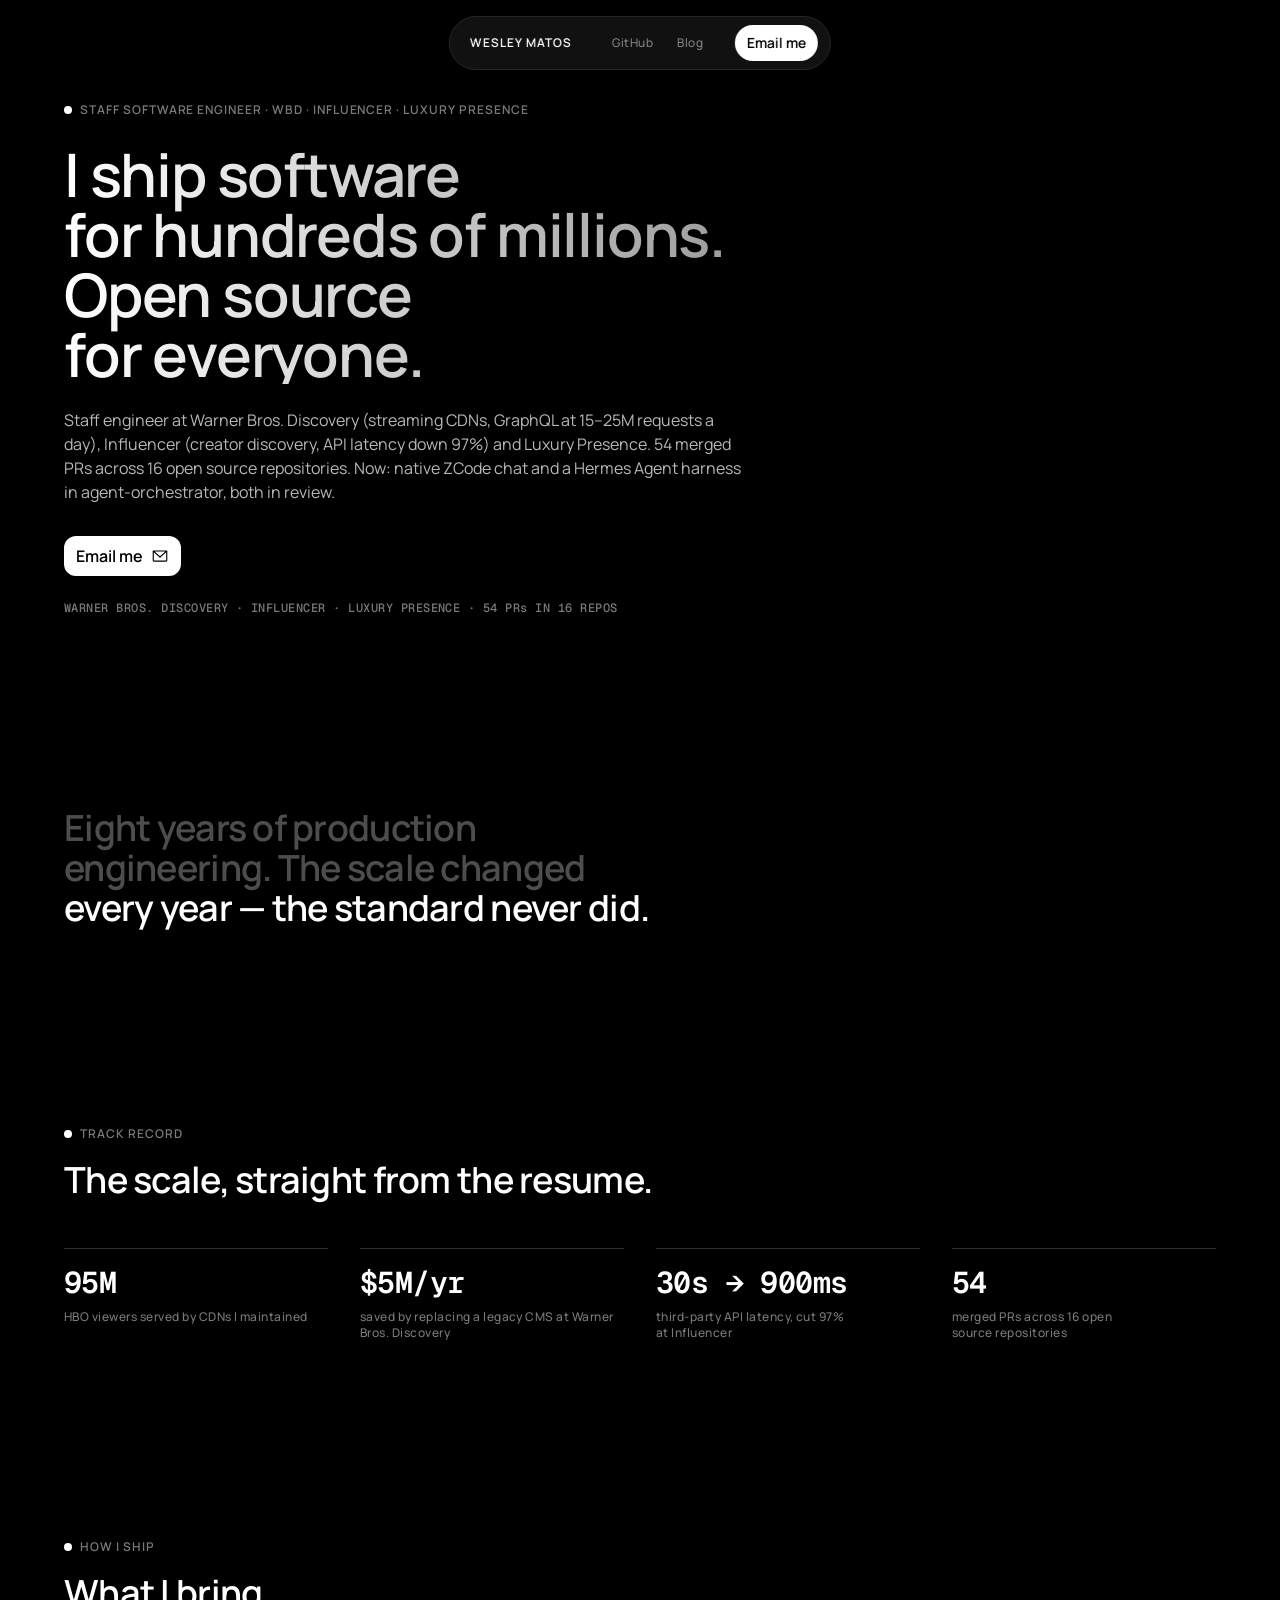
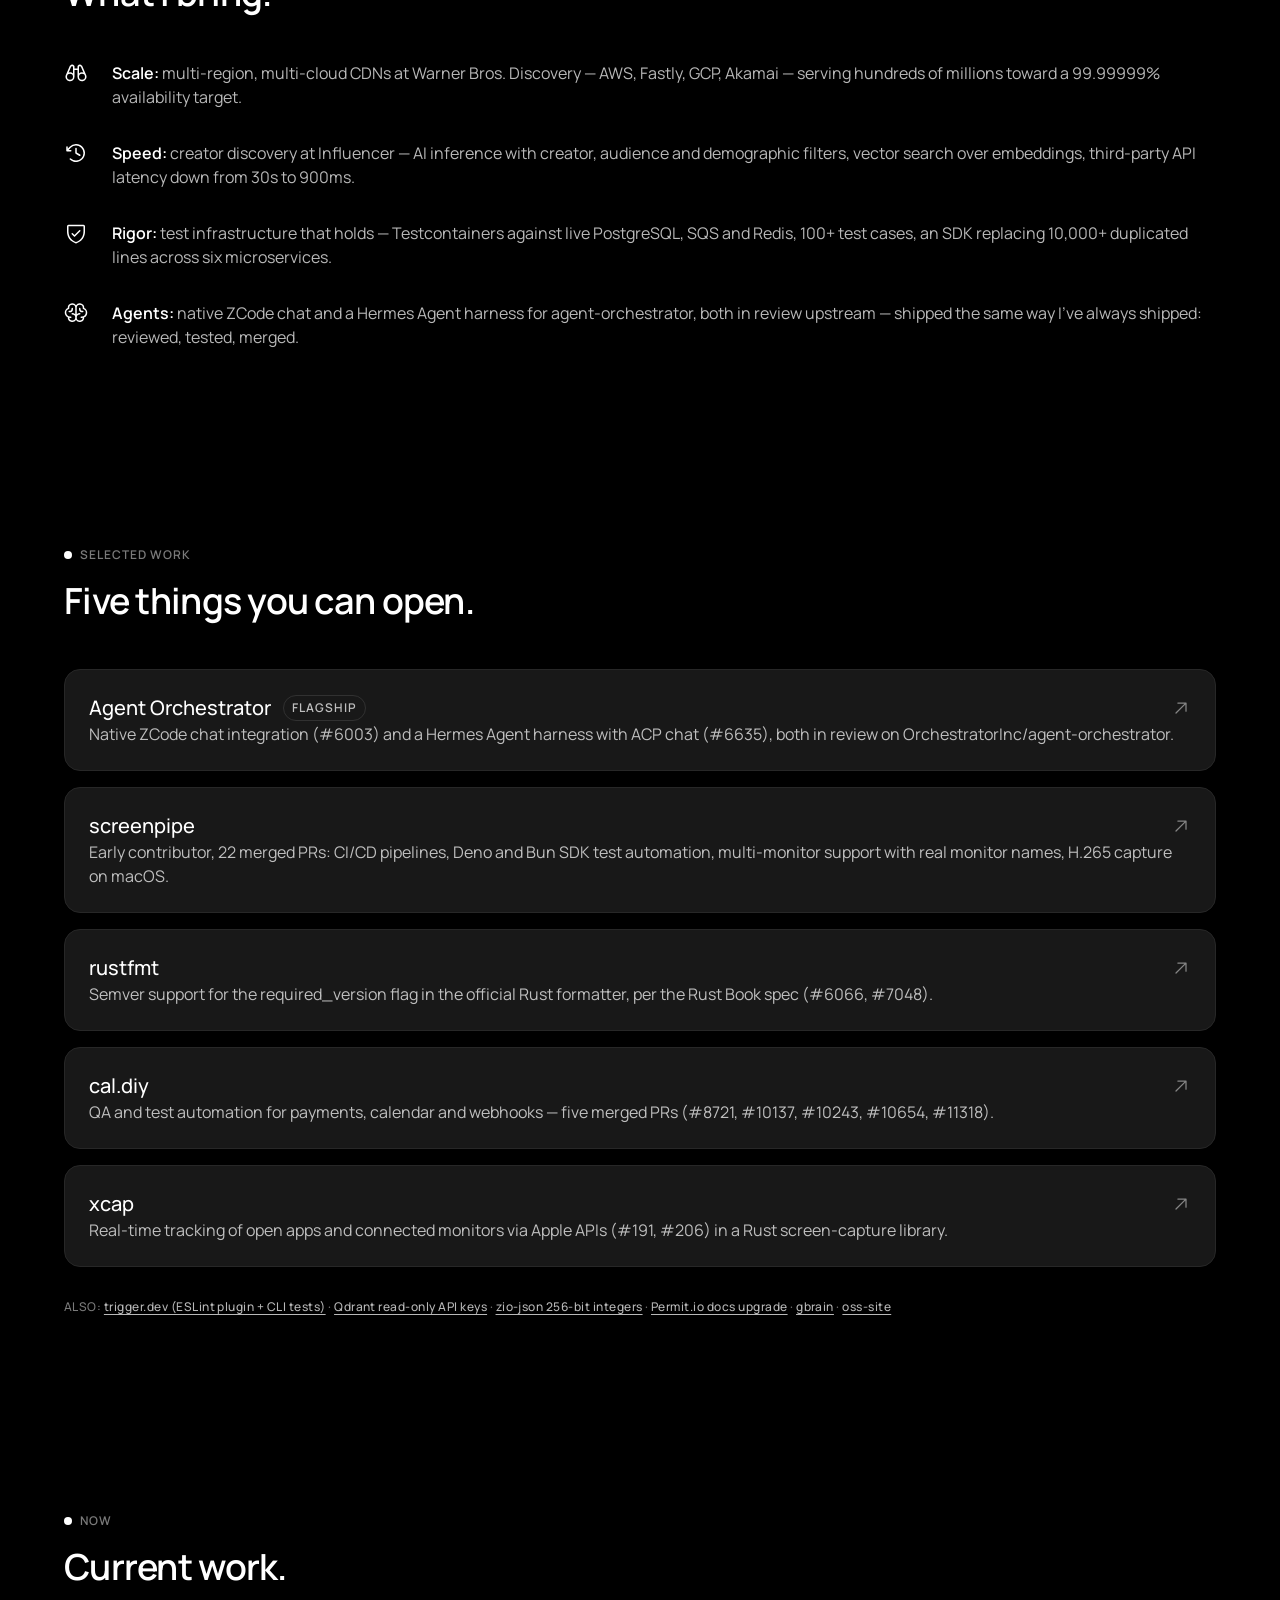
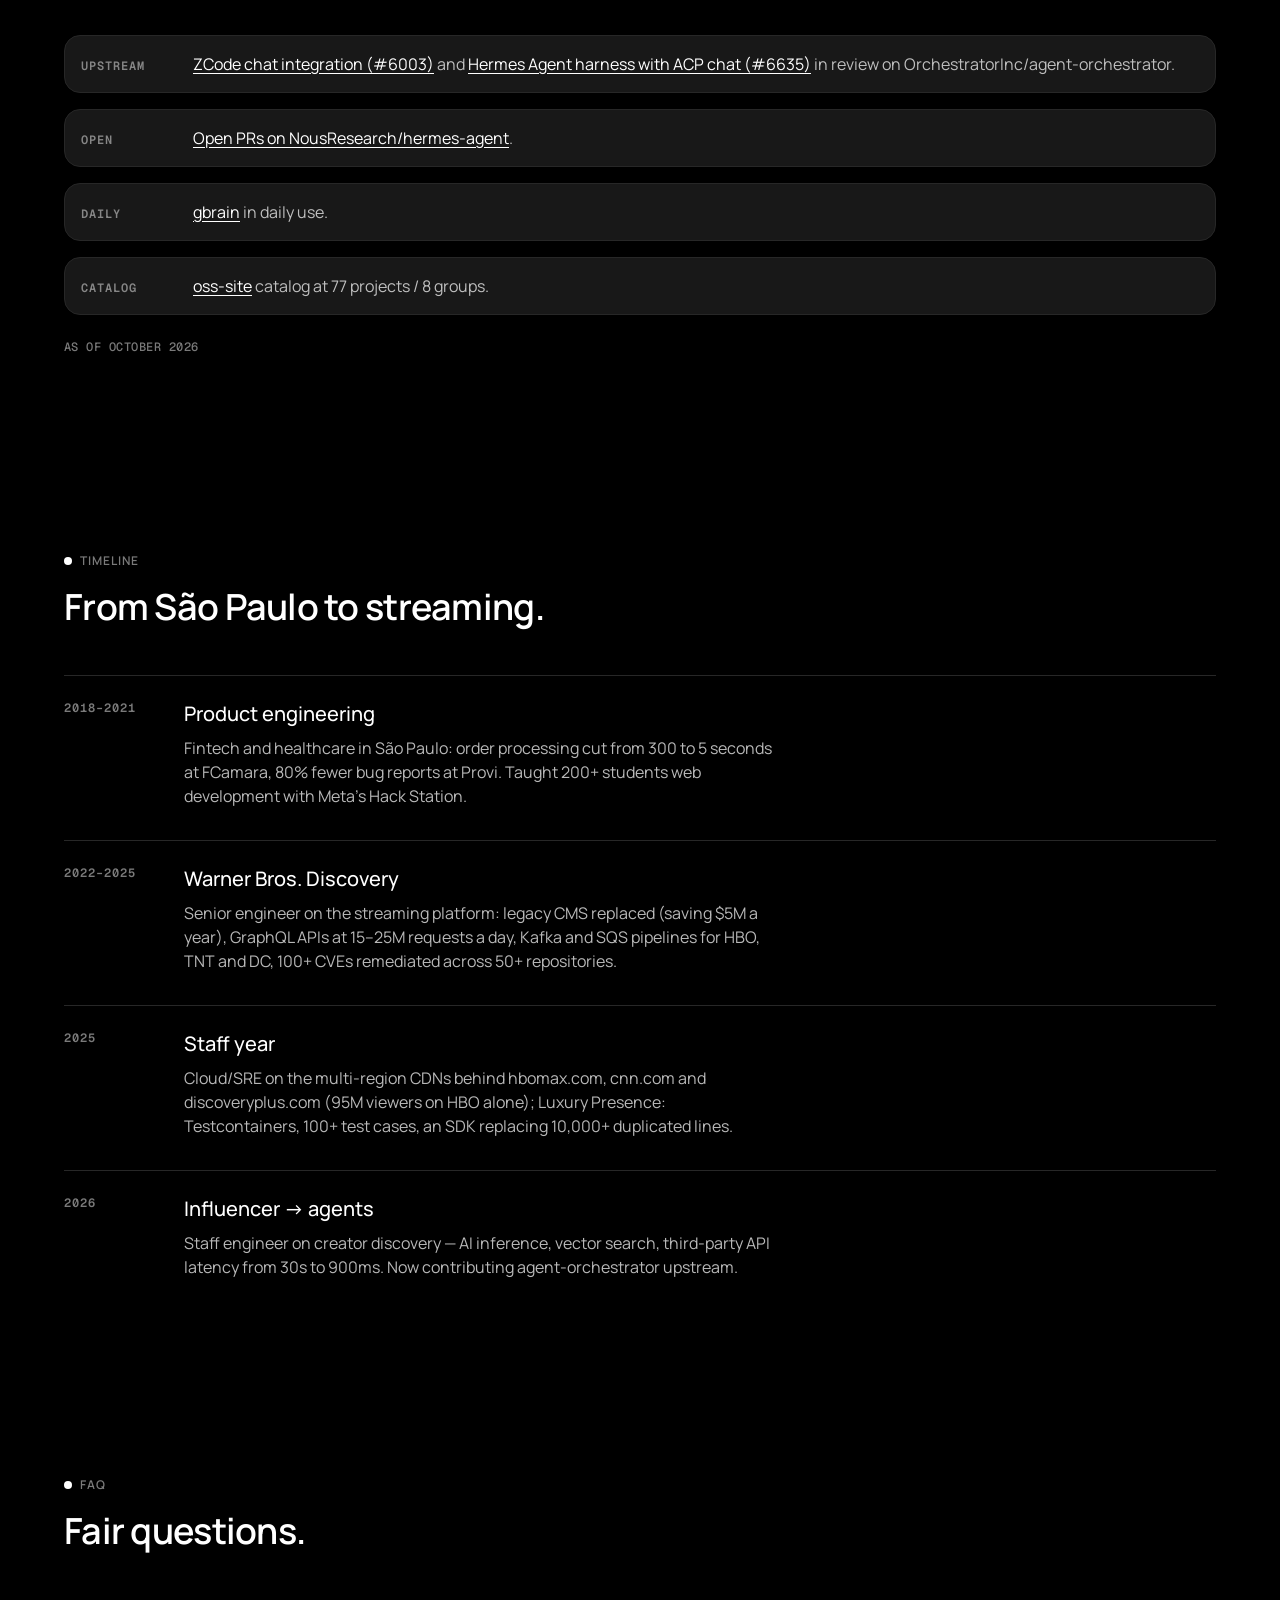
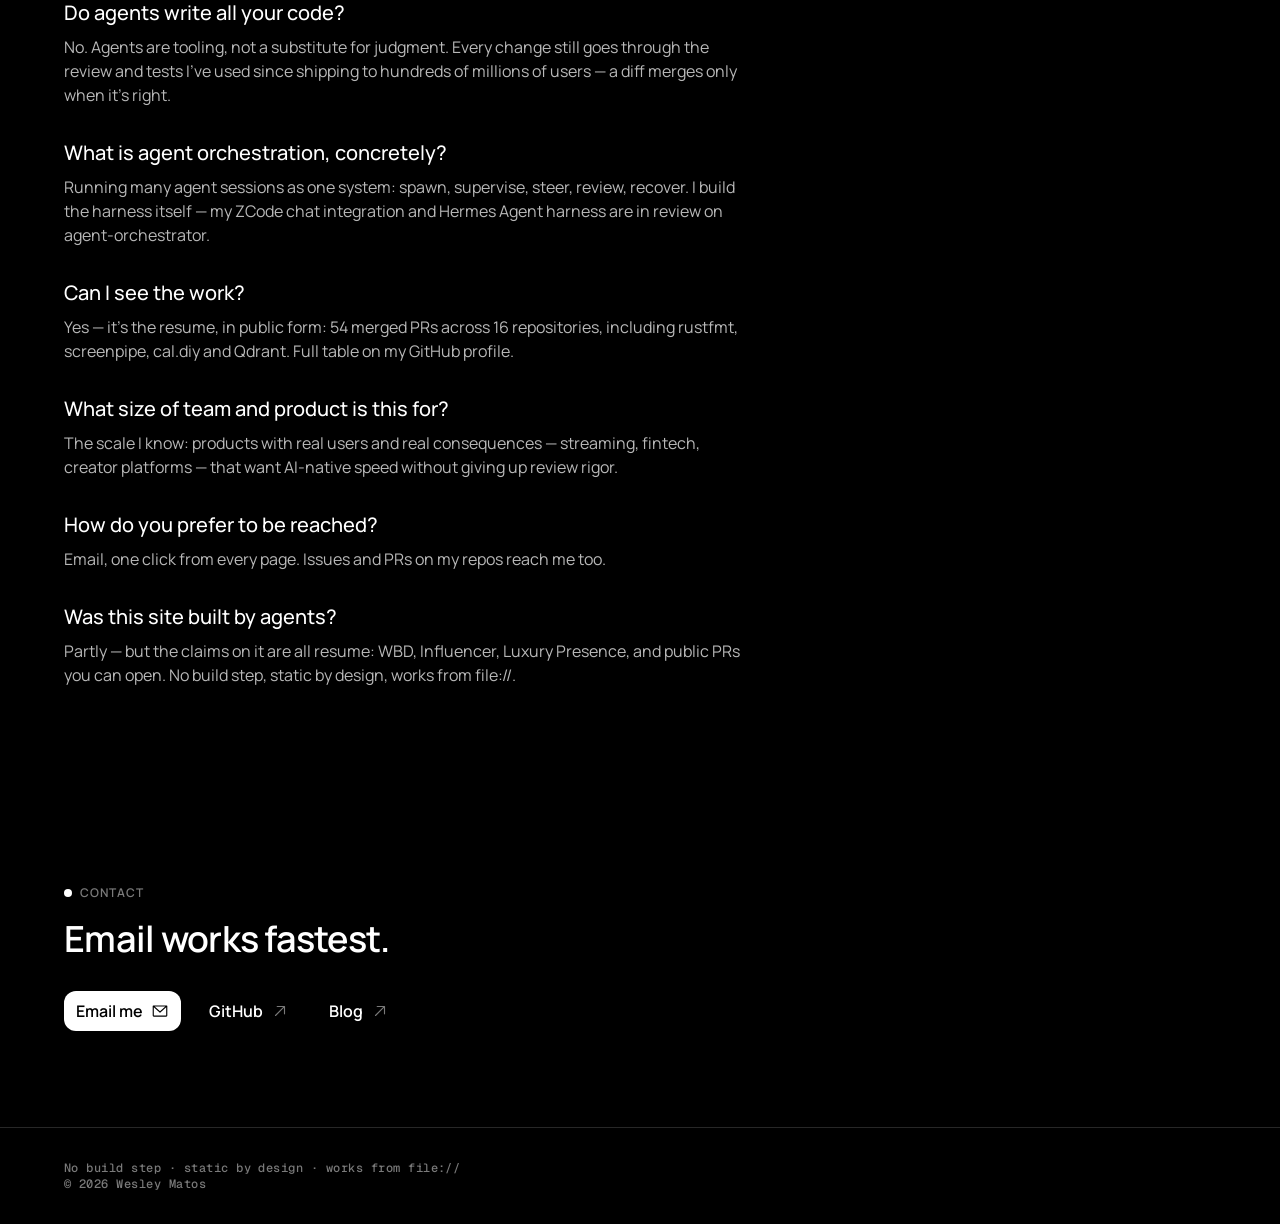
==== commit 6166b4e3: "chore: sync from 9229554b59ab1f489d55734451864bdda0b86744" ====
--- a/index.html
+++ b/index.html
@@ -3,21 +3,21 @@
 <head>
 <meta charset="utf-8">
 <meta name="viewport" content="width=device-width, initial-scale=1">
-<meta name="description" content="I orchestrate AI agent teams that ship real software: 70+ merged upstream PRs, active Agent Orchestrator contributor, adversarial review gates on every diff.">
+<meta name="description" content="Staff engineer behind streaming infrastructure for hundreds of millions at Warner Bros. Discovery, creator discovery at Influencer, and 54 merged PRs across 16 open source repositories — now contributing to agent-orchestrator.">
 <meta property="og:type" content="website">
-<meta property="og:title" content="Wesley Matos — agent orchestration, shipped in public">
-<meta property="og:description" content="I orchestrate AI agent teams that ship real software: 70+ merged upstream PRs, active Agent Orchestrator contributor, adversarial review gates on every diff.">
+<meta property="og:title" content="Wesley Matos — staff engineer · streaming, open source, agent infrastructure">
+<meta property="og:description" content="Staff engineer behind streaming infrastructure for hundreds of millions at Warner Bros. Discovery, creator discovery at Influencer, and 54 merged PRs across 16 open source repositories — now contributing to agent-orchestrator.">
 <meta property="og:url" content="https://wesleymatosdev.github.io/">
 <meta property="og:image" content="https://wesleymatosdev.github.io/og-image.png">
 <meta property="og:image:width" content="1200">
 <meta property="og:image:height" content="630">
-<meta property="og:image:alt" content="Wesley Matos — agent orchestration, shipped in public. 70+ upstream PRs · 23 merged on the AO fork.">
+<meta property="og:image:alt" content="Wesley Matos — staff engineer. I ship software for hundreds of millions. Open source for everyone. 54 merged PRs across 16 repositories.">
 <meta name="twitter:card" content="summary_large_image">
-<meta name="twitter:title" content="Wesley Matos — agent orchestration, shipped in public">
-<meta name="twitter:description" content="I orchestrate AI agent teams that ship real software: 70+ merged upstream PRs, active Agent Orchestrator contributor, adversarial review gates on every diff.">
+<meta name="twitter:title" content="Wesley Matos — staff engineer · streaming, open source, agent infrastructure">
+<meta name="twitter:description" content="Staff engineer behind streaming infrastructure for hundreds of millions at Warner Bros. Discovery, creator discovery at Influencer, and 54 merged PRs across 16 open source repositories — now contributing to agent-orchestrator.">
 <meta name="twitter:image" content="https://wesleymatosdev.github.io/og-image.png">
 <link rel="canonical" href="https://wesleymatosdev.github.io/">
-<title>Wesley Matos — agent orchestration, shipped in public</title>
+<title>Wesley Matos — staff engineer · streaming, open source, agent infrastructure</title>
 <link rel="icon" type="image/svg+xml" href="favicon.svg">
 <link rel="preconnect" href="https://fonts.googleapis.com">
 <link rel="preconnect" href="https://fonts.gstatic.com" crossorigin>
@@ -30,23 +30,23 @@
   "mainEntity": [
     {
       "@type": "Question",
-      "name": "Do agents write all the code?",
-      "acceptedAnswer": { "@type": "Answer", "text": "No. Agents draft; I supervise and review every diff through an adversarial pre-ship gate. Upstream maintainers have merged 70+ of my PRs — agent-assisted, human-accountable." }
-    },
-    {
-      "@type": "Question",
-      "name": "What does agent orchestration actually mean?",
-      "acceptedAnswer": { "@type": "Answer", "text": "Running many agent sessions as one system: spawn, supervise, steer, review, recover — in AO, with a human on the hook for everything that merges." }
+      "name": "Do agents write all your code?",
+      "acceptedAnswer": { "@type": "Answer", "text": "No. Agents are tooling, not a substitute for judgment. Every change still goes through the review and tests I've used since shipping to hundreds of millions of users — a diff merges only when it's right." }
+    },
+    {
+      "@type": "Question",
+      "name": "What is agent orchestration, concretely?",
+      "acceptedAnswer": { "@type": "Answer", "text": "Running many agent sessions as one system: spawn, supervise, steer, review, recover. I build the harness itself — my ZCode chat integration and Hermes Agent harness are in review on agent-orchestrator." }
     },
     {
       "@type": "Question",
       "name": "Can I see the work?",
-      "acceptedAnswer": { "@type": "Answer", "text": "Yes. Everything linked is public: upstream PR lists, gbrain, the oss-site catalog. Private pieces are marked honestly, never dead-linked." }
-    },
-    {
-      "@type": "Question",
-      "name": "What kind of team is this for?",
-      "acceptedAnswer": { "@type": "Answer", "text": "Teams building AI-native products or developer tooling that want shipping speed without giving up review rigor." }
+      "acceptedAnswer": { "@type": "Answer", "text": "Yes — it's the resume, in public form: 54 merged PRs across 16 repositories, including rustfmt, screenpipe, cal.diy and Qdrant. Full table on my GitHub profile." }
+    },
+    {
+      "@type": "Question",
+      "name": "What size of team and product is this for?",
+      "acceptedAnswer": { "@type": "Answer", "text": "The scale I know: products with real users and real consequences — streaming, fintech, creator platforms — that want AI-native speed without giving up review rigor." }
     },
     {
       "@type": "Question",
@@ -56,7 +56,7 @@
     {
       "@type": "Question",
       "name": "Was this site built by agents?",
-      "acceptedAnswer": { "@type": "Answer", "text": "Yes — built and adversarially reviewed through the current AO pipeline. No build step, static by design, works from file://." }
+      "acceptedAnswer": { "@type": "Answer", "text": "Partly — but the claims on it are all resume: WBD, Influencer, Luxury Presence, and public PRs you can open. No build step, static by design, works from file://." }
     }
   ]
 }
@@ -90,7 +90,7 @@
 
 <div class="menu" id="menu">
   <a class="menu-link" href="#work">Work</a>
-  <a class="menu-link" href="#how">How I work</a>
+  <a class="menu-link" href="#how">How I ship</a>
   <a class="menu-link" href="#now">Now</a>
   <a class="menu-link" href="#timeline">Timeline</a>
   <a class="menu-link" href="#faq">FAQ</a>
@@ -104,22 +104,22 @@
   <!-- Hero -->
   <section class="hero" id="top">
     <div class="container">
-      <p class="eyebrow caption-3">NOW ORCHESTRATING AI AGENTS</p>
-      <h1 class="heading-1 measure">I orchestrate<br>agent teams that<br>ship real software.</h1>
-      <p class="hero-sub body-3 measure">Four years shipping in public — 70+ merged upstream PRs, active Agent Orchestrator contributor, and an adversarial review gate on every diff.</p>
+      <p class="eyebrow caption-3">STAFF SOFTWARE ENGINEER · WBD · INFLUENCER · LUXURY PRESENCE</p>
+      <h1 class="heading-1 measure">I ship software<br>for hundreds of millions.<br>Open source<br>for everyone.</h1>
+      <p class="hero-sub body-3 measure">Staff engineer at Warner Bros. Discovery (streaming CDNs, GraphQL at 15–25M requests a day), Influencer (creator discovery, API latency down 97%) and Luxury Presence. 54 merged PRs across 16 open source repositories. Now: native ZCode chat and a Hermes Agent harness in agent-orchestrator, both in review.</p>
       <div class="hero-actions">
         <a class="btn-primary button-md" href="mailto:wesleymatosdev@gmail.com">Email me
           <svg aria-hidden="true"><use href="#i-mail"/></svg>
         </a>
       </div>
-      <p class="hero-proof caption-4">70+ upstream PRs · 23 merged on the AO fork · in public since 2022</p>
+      <p class="hero-proof caption-4">WARNER BROS. DISCOVERY · INFLUENCER · LUXURY PRESENCE · 54 PRs IN 16 REPOS</p>
     </div>
   </section>
 
   <!-- Tagline reveal (B11) -->
-  <section class="tagline" aria-label="Measured, not vibes">
-    <div class="container">
-      <p class="tagline-text heading-3 measure">Measured, not vibes. Every number on this page links to its source.</p>
+  <section class="tagline" aria-label="Eight years of production engineering">
+    <div class="container">
+      <p class="tagline-text heading-3 measure">Eight years of production engineering. The scale changed every year — the standard never did.</p>
     </div>
   </section>
 
@@ -127,54 +127,53 @@
   <section class="section reveal" aria-labelledby="proof-title">
     <div class="container">
       <div class="section-head">
-        <p class="eyebrow caption-3">PROOF</p>
-        <h2 class="section-title heading-3" id="proof-title">Numbers you can open.</h2>
+        <p class="eyebrow caption-3">TRACK RECORD</p>
+        <h2 class="section-title heading-3" id="proof-title">The scale, straight from the resume.</h2>
       </div>
       <div class="proof-grid">
-        <a class="proof-item" href="https://github.com/search?q=author%3Awesleymatosdev+type%3Apr+is%3Amerged+-user%3Awesleymatosdev&type=pullrequests" target="_blank" rel="noopener">
-          <span class="proof-number heading-4">70+</span>
-          <span class="proof-label caption-4">upstream PRs merged</span>
-        </a>
-        <a class="proof-item" href="https://github.com/wesleymatosdev/agent-orchestrator/pulls?q=is%3Apr+author%3Awesleymatosdev" target="_blank" rel="noopener">
-          <span class="proof-number heading-4">23 merged</span>
-          <span class="proof-label caption-4">PRs on the Agent Orchestrator fork (+4 open)</span>
-        </a>
-        <a class="proof-item" href="https://github.com/wesleymatosdev/oss-site" target="_blank" rel="noopener">
-          <span class="proof-number heading-4">77</span>
-          <span class="proof-label caption-4">OSS projects cataloged (oss-site, 8 groups)</span>
-        </a>
+        <span class="proof-item">
+          <span class="proof-number heading-4">95M</span>
+          <span class="proof-label caption-4">HBO viewers served by CDNs I maintained</span>
+        </span>
+        <span class="proof-item">
+          <span class="proof-number heading-4">$5M/yr</span>
+          <span class="proof-label caption-4">saved by replacing a legacy CMS at Warner Bros. Discovery</span>
+        </span>
+        <span class="proof-item">
+          <span class="proof-number heading-4">30s → 900ms</span>
+          <span class="proof-label caption-4">third-party API latency, cut 97% at Influencer</span>
+        </span>
         <a class="proof-item" href="https://github.com/wesleymatosdev" target="_blank" rel="noopener">
-          <span class="proof-number heading-4">4+ years</span>
-          <span class="proof-label caption-4">shipping in public (since Feb 2022)</span>
-        </a>
-      </div>
-      <p class="proof-note caption-4">PUBLIC GITHUB API · OWN REPOS EXCLUDED · OCT 2026</p>
-    </div>
-  </section>
-
-  <!-- How I work -->
+          <span class="proof-number heading-4">54</span>
+          <span class="proof-label caption-4">merged PRs across 16 open source repositories</span>
+        </a>
+      </div>
+    </div>
+  </section>
+
+  <!-- How I ship -->
   <section class="section reveal" id="how" aria-labelledby="how-title">
     <div class="container">
       <div class="section-head">
-        <p class="eyebrow caption-3">HOW I WORK</p>
-        <h2 class="section-title heading-3" id="how-title">Agents draft. I stay on the hook.</h2>
+        <p class="eyebrow caption-3">HOW I SHIP</p>
+        <h2 class="section-title heading-3" id="how-title">What I bring.</h2>
       </div>
       <div class="work-list">
         <div class="work-item">
           <svg aria-hidden="true"><use href="#i-binoculars"/></svg>
-          <p class="body-3"><strong class="body-1">Supervise, not spectate:</strong> agent sessions in AO — spawn, steer, review, recover CI when it breaks.</p>
+          <p class="body-3"><strong class="body-1">Scale:</strong> multi-region, multi-cloud CDNs at Warner Bros. Discovery — AWS, Fastly, GCP, Akamai — serving hundreds of millions toward a 99.99999% availability target.</p>
+        </div>
+        <div class="work-item">
+          <svg aria-hidden="true"><use href="#i-clock"/></svg>
+          <p class="body-3"><strong class="body-1">Speed:</strong> creator discovery at Influencer — AI inference with creator, audience and demographic filters, vector search over embeddings, third-party API latency down from 30s to 900ms.</p>
         </div>
         <div class="work-item">
           <svg aria-hidden="true"><use href="#i-shield"/></svg>
-          <p class="body-3"><strong class="body-1">Every diff passes no-mistakes,</strong> an adversarial pre-ship gate (private, runs locally — marked honestly).</p>
+          <p class="body-3"><strong class="body-1">Rigor:</strong> test infrastructure that holds — Testcontainers against live PostgreSQL, SQS and Redis, 100+ test cases, an SDK replacing 10,000+ duplicated lines across six microservices.</p>
         </div>
         <div class="work-item">
           <svg aria-hidden="true"><use href="#i-brain"/></svg>
-          <p class="body-3"><strong class="body-1">gbrain keeps the memory:</strong> facts with sources, confidence, linked recall.</p>
-        </div>
-        <div class="work-item">
-          <svg aria-hidden="true"><use href="#i-clock"/></svg>
-          <p class="body-3"><strong class="body-1">Before AO:</strong> a Hermes-coordinated agent fleet. The practice survived; the architecture moved on.</p>
+          <p class="body-3"><strong class="body-1">Agents:</strong> native ZCode chat and a Hermes Agent harness for agent-orchestrator, both in review upstream — shipped the same way I've always shipped: reviewed, tested, merged.</p>
         </div>
       </div>
     </div>
@@ -188,44 +187,44 @@
         <h2 class="section-title heading-3" id="work-title">Five things you can open.</h2>
       </div>
       <div class="card-stack">
-        <a class="card" href="https://github.com/wesleymatosdev/agent-orchestrator/pulls?q=is%3Apr+author%3Awesleymatosdev" target="_blank" rel="noopener">
+        <a class="card" href="https://github.com/OrchestratorInc/agent-orchestrator/pull/6003" target="_blank" rel="noopener">
           <span class="card-top">
             <span class="card-name title-1">Agent Orchestrator</span>
             <span class="card-badge caption-3">FLAGSHIP</span>
             <svg class="card-arrow" aria-hidden="true"><use href="#i-arrow"/></svg>
           </span>
-          <span class="card-desc body-3">23 merged + 4 open PRs on my fork; upstreaming agent harnesses and chat integrations to OrchestratorInc/agent-orchestrator.</span>
-        </a>
-        <a class="card" href="https://github.com/wesleymatosdev/gbrain" target="_blank" rel="noopener">
-          <span class="card-top">
-            <span class="card-name title-1">gbrain</span>
-            <svg class="card-arrow" aria-hidden="true"><use href="#i-arrow"/></svg>
-          </span>
-          <span class="card-desc body-3">Memory OS: sourced facts, confidence, linked recall. In daily use.</span>
-        </a>
-        <a class="card" href="https://github.com/wesleymatosdev/oss-site" target="_blank" rel="noopener">
-          <span class="card-top">
-            <span class="card-name title-1">oss-site</span>
-            <svg class="card-arrow" aria-hidden="true"><use href="#i-arrow"/></svg>
-          </span>
-          <span class="card-desc body-3">A catalog of 77 open-source projects across 8 groups, regenerated by a deterministic script.</span>
+          <span class="card-desc body-3">Native ZCode chat integration (#6003) and a Hermes Agent harness with ACP chat (#6635), both in review on OrchestratorInc/agent-orchestrator.</span>
+        </a>
+        <a class="card" href="https://github.com/mediar-ai/screenpipe" target="_blank" rel="noopener">
+          <span class="card-top">
+            <span class="card-name title-1">screenpipe</span>
+            <svg class="card-arrow" aria-hidden="true"><use href="#i-arrow"/></svg>
+          </span>
+          <span class="card-desc body-3">Early contributor, 22 merged PRs: CI/CD pipelines, Deno and Bun SDK test automation, multi-monitor support with real monitor names, H.265 capture on macOS.</span>
+        </a>
+        <a class="card" href="https://github.com/rust-lang/rustfmt" target="_blank" rel="noopener">
+          <span class="card-top">
+            <span class="card-name title-1">rustfmt</span>
+            <svg class="card-arrow" aria-hidden="true"><use href="#i-arrow"/></svg>
+          </span>
+          <span class="card-desc body-3">Semver support for the required_version flag in the official Rust formatter, per the Rust Book spec (#6066, #7048).</span>
+        </a>
+        <a class="card" href="https://github.com/calcom/cal.diy" target="_blank" rel="noopener">
+          <span class="card-top">
+            <span class="card-name title-1">cal.diy</span>
+            <svg class="card-arrow" aria-hidden="true"><use href="#i-arrow"/></svg>
+          </span>
+          <span class="card-desc body-3">QA and test automation for payments, calendar and webhooks — five merged PRs (#8721, #10137, #10243, #10654, #11318).</span>
         </a>
         <a class="card" href="https://github.com/nashaofu/xcap/pulls?q=is%3Apr+author%3Awesleymatosdev+is%3Amerged" target="_blank" rel="noopener">
           <span class="card-top">
             <span class="card-name title-1">xcap</span>
             <svg class="card-arrow" aria-hidden="true"><use href="#i-arrow"/></svg>
           </span>
-          <span class="card-desc body-3">3 merged upstream PRs (macOS focus APIs) in nashaofu/xcap, a Rust screen-capture library.</span>
-        </a>
-        <a class="card" href="https://github.com/NousResearch/hermes-agent/pulls?q=is%3Apr+author%3Awesleymatosdev+is%3Aopen" target="_blank" rel="noopener">
-          <span class="card-top">
-            <span class="card-name title-1">hermes-agent</span>
-            <svg class="card-arrow" aria-hidden="true"><use href="#i-arrow"/></svg>
-          </span>
-          <span class="card-desc body-3">Open upstream PRs on NousResearch/hermes-agent.</span>
-        </a>
-      </div>
-      <p class="also caption-4">ALSO: <a href="https://github.com/kingsword09/zcode-cli/pull/136" target="_blank" rel="noopener">zcode-cli PR #136 merged upstream</a> · <a href="https://github.com/zanfranceschi/rinha-de-backend-2025/pulls?q=is%3Apr+author%3Awesleymatosdev+is%3Amerged" target="_blank" rel="noopener">rinha de backend 2025 (3 PRs)</a> · no-mistakes gate (private)</p>
+          <span class="card-desc body-3">Real-time tracking of open apps and connected monitors via Apple APIs (#191, #206) in a Rust screen-capture library.</span>
+        </a>
+      </div>
+      <p class="also caption-4">ALSO: <a href="https://github.com/triggerdotdev/trigger.dev" target="_blank" rel="noopener">trigger.dev (ESLint plugin + CLI tests)</a> · <a href="https://github.com/qdrant/qdrant" target="_blank" rel="noopener">Qdrant read-only API keys</a> · <a href="https://github.com/zio/zio-json" target="_blank" rel="noopener">zio-json 256-bit integers</a> · <a href="https://github.com/permitio/docs" target="_blank" rel="noopener">Permit.io docs upgrade</a> · <a href="https://github.com/wesleymatosdev/gbrain" target="_blank" rel="noopener">gbrain</a> · <a href="https://github.com/wesleymatosdev/oss-site" target="_blank" rel="noopener">oss-site</a></p>
     </div>
   </section>
 
@@ -234,12 +233,12 @@
     <div class="container">
       <div class="section-head">
         <p class="eyebrow caption-3">NOW</p>
-        <h2 class="section-title heading-3" id="now-title">What October looks like.</h2>
+        <h2 class="section-title heading-3" id="now-title">Current work.</h2>
       </div>
       <div class="now-list">
         <div class="now-item">
           <span class="now-tag caption-3">UPSTREAM</span>
-          <p class="body-3">Upstreaming Agent Orchestrator (<a href="https://github.com/wesleymatosdev/agent-orchestrator/pulls?q=is%3Apr+author%3Awesleymatosdev+is%3Amerged" target="_blank" rel="noopener">Hermes Agent harness + ZCode chat integration merged on the fork</a>; <a href="https://github.com/OrchestratorInc/agent-orchestrator/pulls?q=is%3Apr+author%3Awesleymatosdev+is%3Aopen" target="_blank" rel="noopener">open PRs into OrchestratorInc/agent-orchestrator</a>).</p>
+          <p class="body-3"><a href="https://github.com/OrchestratorInc/agent-orchestrator/pull/6003" target="_blank" rel="noopener">ZCode chat integration (#6003)</a> and <a href="https://github.com/OrchestratorInc/agent-orchestrator/pull/6635" target="_blank" rel="noopener">Hermes Agent harness with ACP chat (#6635)</a> in review on OrchestratorInc/agent-orchestrator.</p>
         </div>
         <div class="now-item">
           <span class="now-tag caption-3">OPEN</span>
@@ -263,35 +262,35 @@
     <div class="container">
       <div class="section-head">
         <p class="eyebrow caption-3">TIMELINE</p>
-        <h2 class="section-title heading-3" id="timeline-title">Four years, one direction.</h2>
+        <h2 class="section-title heading-3" id="timeline-title">From São Paulo to streaming.</h2>
       </div>
       <div class="timeline">
         <article class="era">
-          <span class="era-year caption-3">2022</span>
+          <span class="era-year caption-3">2018–2021</span>
           <div>
-            <h3 class="era-title title-1">Foundations</h3>
-            <p class="era-body body-3">Polyglot fundamentals in public (Java, Go, TypeScript, C); distributed systems by doing (Kafka, WebRTC, REST, blockchain internals).</p>
+            <h3 class="era-title title-1">Product engineering</h3>
+            <p class="era-body body-3">Fintech and healthcare in São Paulo: order processing cut from 300 to 5 seconds at FCamara, 80% fewer bug reports at Provi. Taught 200+ students web development with Meta's Hack Station.</p>
           </div>
         </article>
         <article class="era">
-          <span class="era-year caption-3">2023–2024</span>
+          <span class="era-year caption-3">2022–2025</span>
           <div>
-            <h3 class="era-title title-1">Systems</h3>
-            <p class="era-body body-3">Rust and Go deep work (performance, WASM boundaries, sharp CLIs); rinha de backend throughput contests — measuring instead of guessing.</p>
+            <h3 class="era-title title-1">Warner Bros. Discovery</h3>
+            <p class="era-body body-3">Senior engineer on the streaming platform: legacy CMS replaced (saving $5M a year), GraphQL APIs at 15–25M requests a day, Kafka and SQS pipelines for HBO, TNT and DC, 100+ CVEs remediated across 50+ repositories.</p>
           </div>
         </article>
         <article class="era">
           <span class="era-year caption-3">2025</span>
           <div>
-            <h3 class="era-title title-1">Upstream</h3>
-            <p class="era-body body-3">70+ PRs merged across twenty-plus upstream projects: rust-lang/rustfmt, screenpipe, tailcall, xcap, permitio/docs, zio-json and friends.</p>
+            <h3 class="era-title title-1">Staff year</h3>
+            <p class="era-body body-3">Cloud/SRE on the multi-region CDNs behind hbomax.com, cnn.com and discoveryplus.com (95M viewers on HBO alone); Luxury Presence: Testcontainers, 100+ test cases, an SDK replacing 10,000+ duplicated lines.</p>
           </div>
         </article>
         <article class="era">
           <span class="era-year caption-3">2026</span>
           <div>
-            <h3 class="era-title title-1">Orchestrator</h3>
-            <p class="era-body body-3">Senior full-stack → tech lead → agent orchestrator: supervising agent teams in AO and contributing the tooling upstream.</p>
+            <h3 class="era-title title-1">Influencer → agents</h3>
+            <p class="era-body body-3">Staff engineer on creator discovery — AI inference, vector search, third-party API latency from 30s to 900ms. Now contributing agent-orchestrator upstream.</p>
           </div>
         </article>
       </div>
@@ -307,20 +306,20 @@
       </div>
       <div class="faq-list">
         <div class="faq-item">
-          <h3 class="faq-q title-1">Do agents write all the code?</h3>
-          <p class="faq-a body-3">No. Agents draft; I supervise and review every diff through an adversarial pre-ship gate. Upstream maintainers have merged 70+ of my PRs — agent-assisted, human-accountable.</p>
-        </div>
-        <div class="faq-item">
-          <h3 class="faq-q title-1">What does agent orchestration actually mean?</h3>
-          <p class="faq-a body-3">Running many agent sessions as one system: spawn, supervise, steer, review, recover — in AO, with a human on the hook for everything that merges.</p>
+          <h3 class="faq-q title-1">Do agents write all your code?</h3>
+          <p class="faq-a body-3">No. Agents are tooling, not a substitute for judgment. Every change still goes through the review and tests I've used since shipping to hundreds of millions of users — a diff merges only when it's right.</p>
+        </div>
+        <div class="faq-item">
+          <h3 class="faq-q title-1">What is agent orchestration, concretely?</h3>
+          <p class="faq-a body-3">Running many agent sessions as one system: spawn, supervise, steer, review, recover. I build the harness itself — my ZCode chat integration and Hermes Agent harness are in review on agent-orchestrator.</p>
         </div>
         <div class="faq-item">
           <h3 class="faq-q title-1">Can I see the work?</h3>
-          <p class="faq-a body-3">Yes. Everything linked is public: upstream PR lists, gbrain, the oss-site catalog. Private pieces are marked honestly, never dead-linked.</p>
-        </div>
-        <div class="faq-item">
-          <h3 class="faq-q title-1">What kind of team is this for?</h3>
-          <p class="faq-a body-3">Teams building AI-native products or developer tooling that want shipping speed without giving up review rigor.</p>
+          <p class="faq-a body-3">Yes — it's the resume, in public form: 54 merged PRs across 16 repositories, including rustfmt, screenpipe, cal.diy and Qdrant. Full table on my GitHub profile.</p>
+        </div>
+        <div class="faq-item">
+          <h3 class="faq-q title-1">What size of team and product is this for?</h3>
+          <p class="faq-a body-3">The scale I know: products with real users and real consequences — streaming, fintech, creator platforms — that want AI-native speed without giving up review rigor.</p>
         </div>
         <div class="faq-item">
           <h3 class="faq-q title-1">How do you prefer to be reached?</h3>
@@ -328,7 +327,7 @@
         </div>
         <div class="faq-item">
           <h3 class="faq-q title-1">Was this site built by agents?</h3>
-          <p class="faq-a body-3">Yes — built and adversarially reviewed through the current AO pipeline. No build step, static by design, works from file://.</p>
+          <p class="faq-a body-3">Partly — but the claims on it are all resume: WBD, Influencer, Luxury Presence, and public PRs you can open. No build step, static by design, works from file://.</p>
         </div>
       </div>
     </div>
@@ -339,7 +338,7 @@
     <div class="container">
       <div class="section-head">
         <p class="eyebrow caption-3">CONTACT</p>
-        <h2 class="section-title heading-3" id="contact-title">One click, straight to me.</h2>
+        <h2 class="section-title heading-3" id="contact-title">Email works fastest.</h2>
       </div>
       <div class="contact-actions">
         <a class="btn-primary button-md" href="mailto:wesleymatosdev@gmail.com">Email me
@@ -359,7 +358,7 @@
 
 <footer class="footer">
   <div class="container">
-    <p class="footer-meta caption-4">Built through the current AO pipeline · adversarially reviewed · no build step · works from file://</p>
+    <p class="footer-meta caption-4">No build step · static by design · works from file://</p>
     <p class="footer-meta caption-4">© 2026 Wesley Matos</p>
   </div>
 </footer>
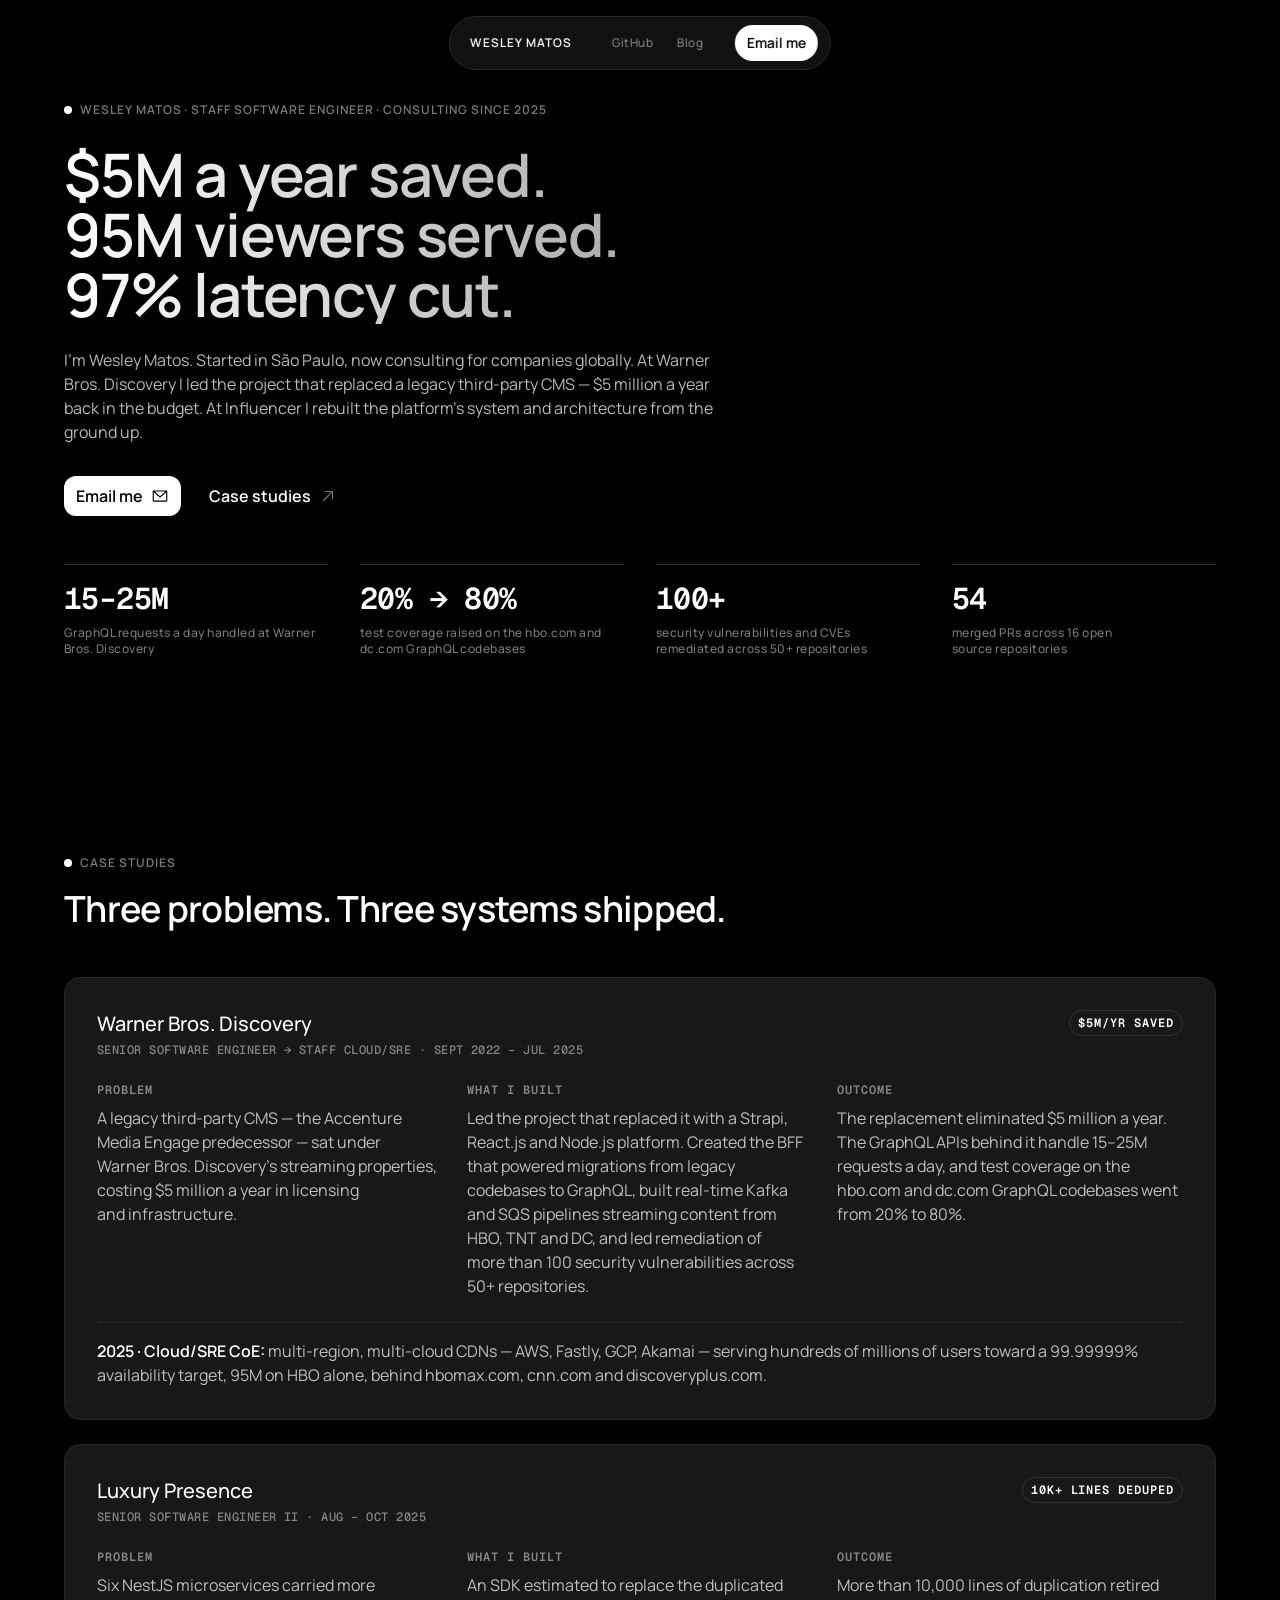
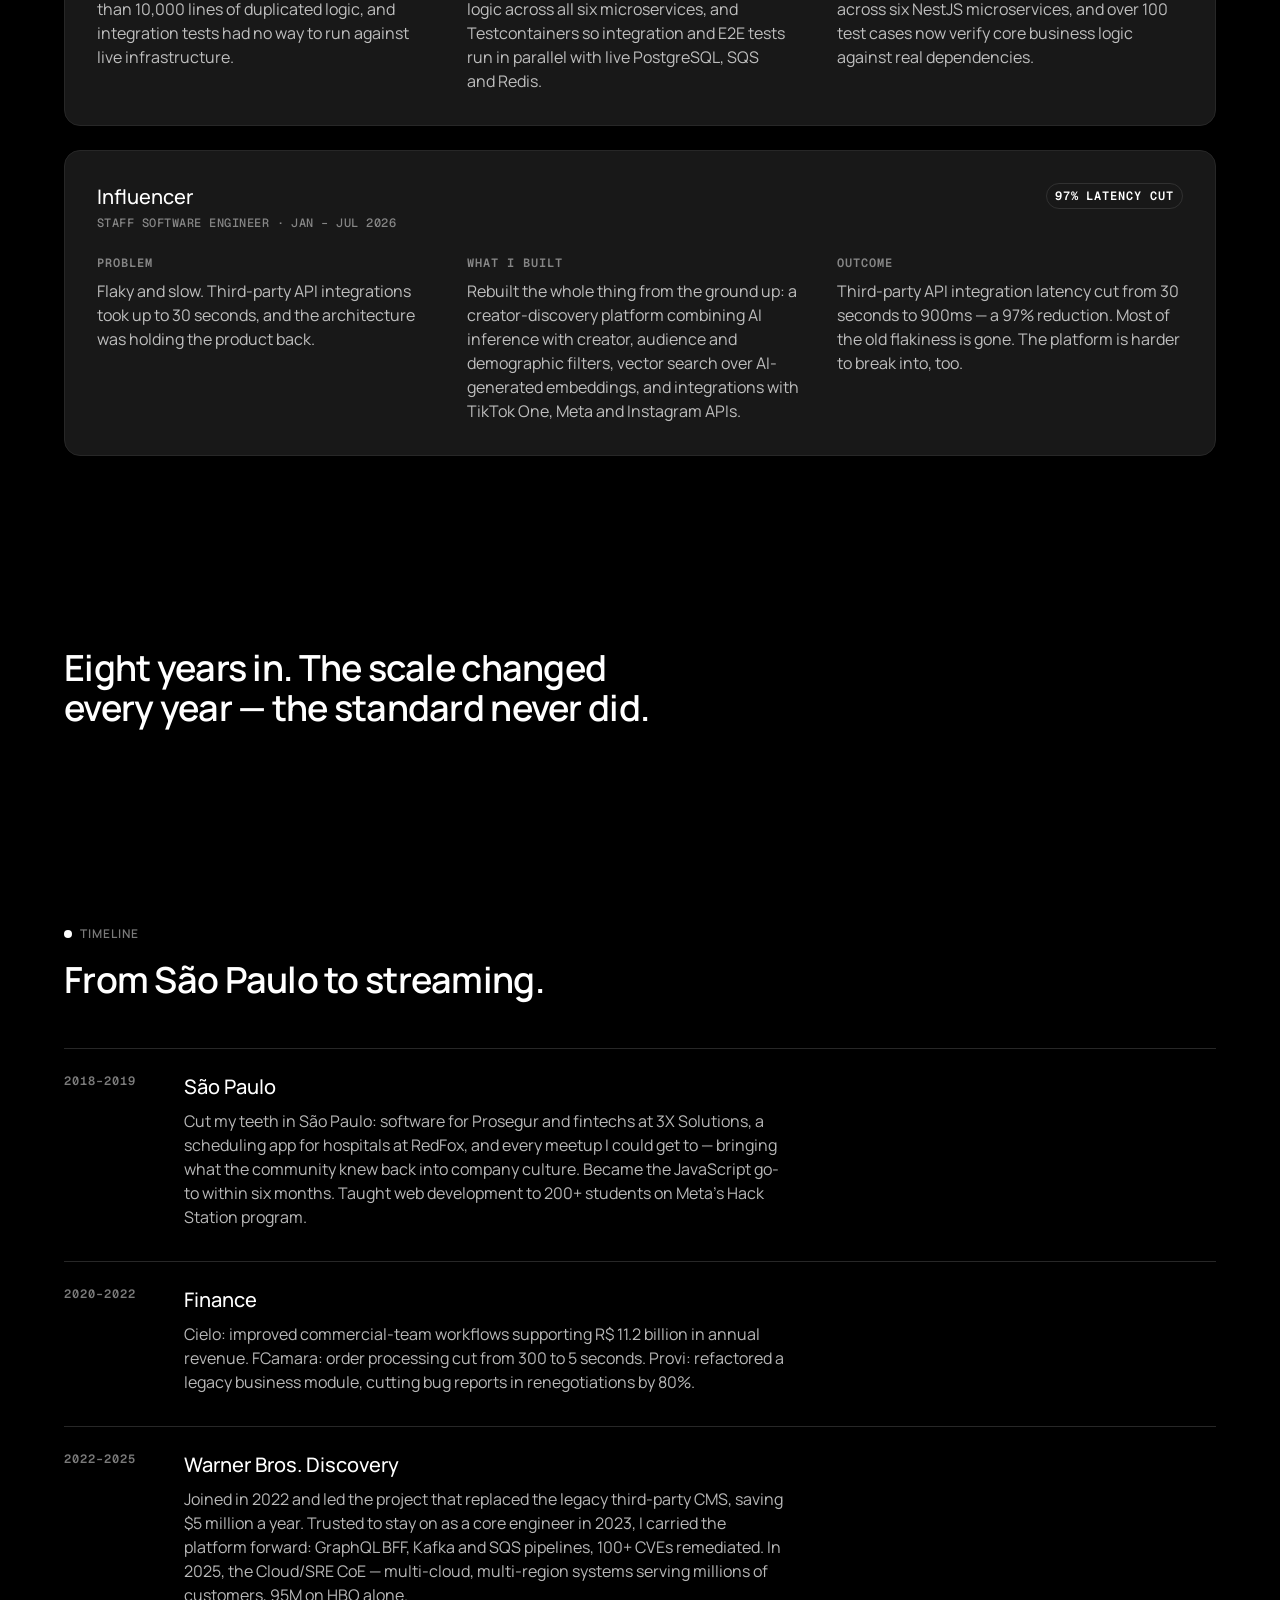
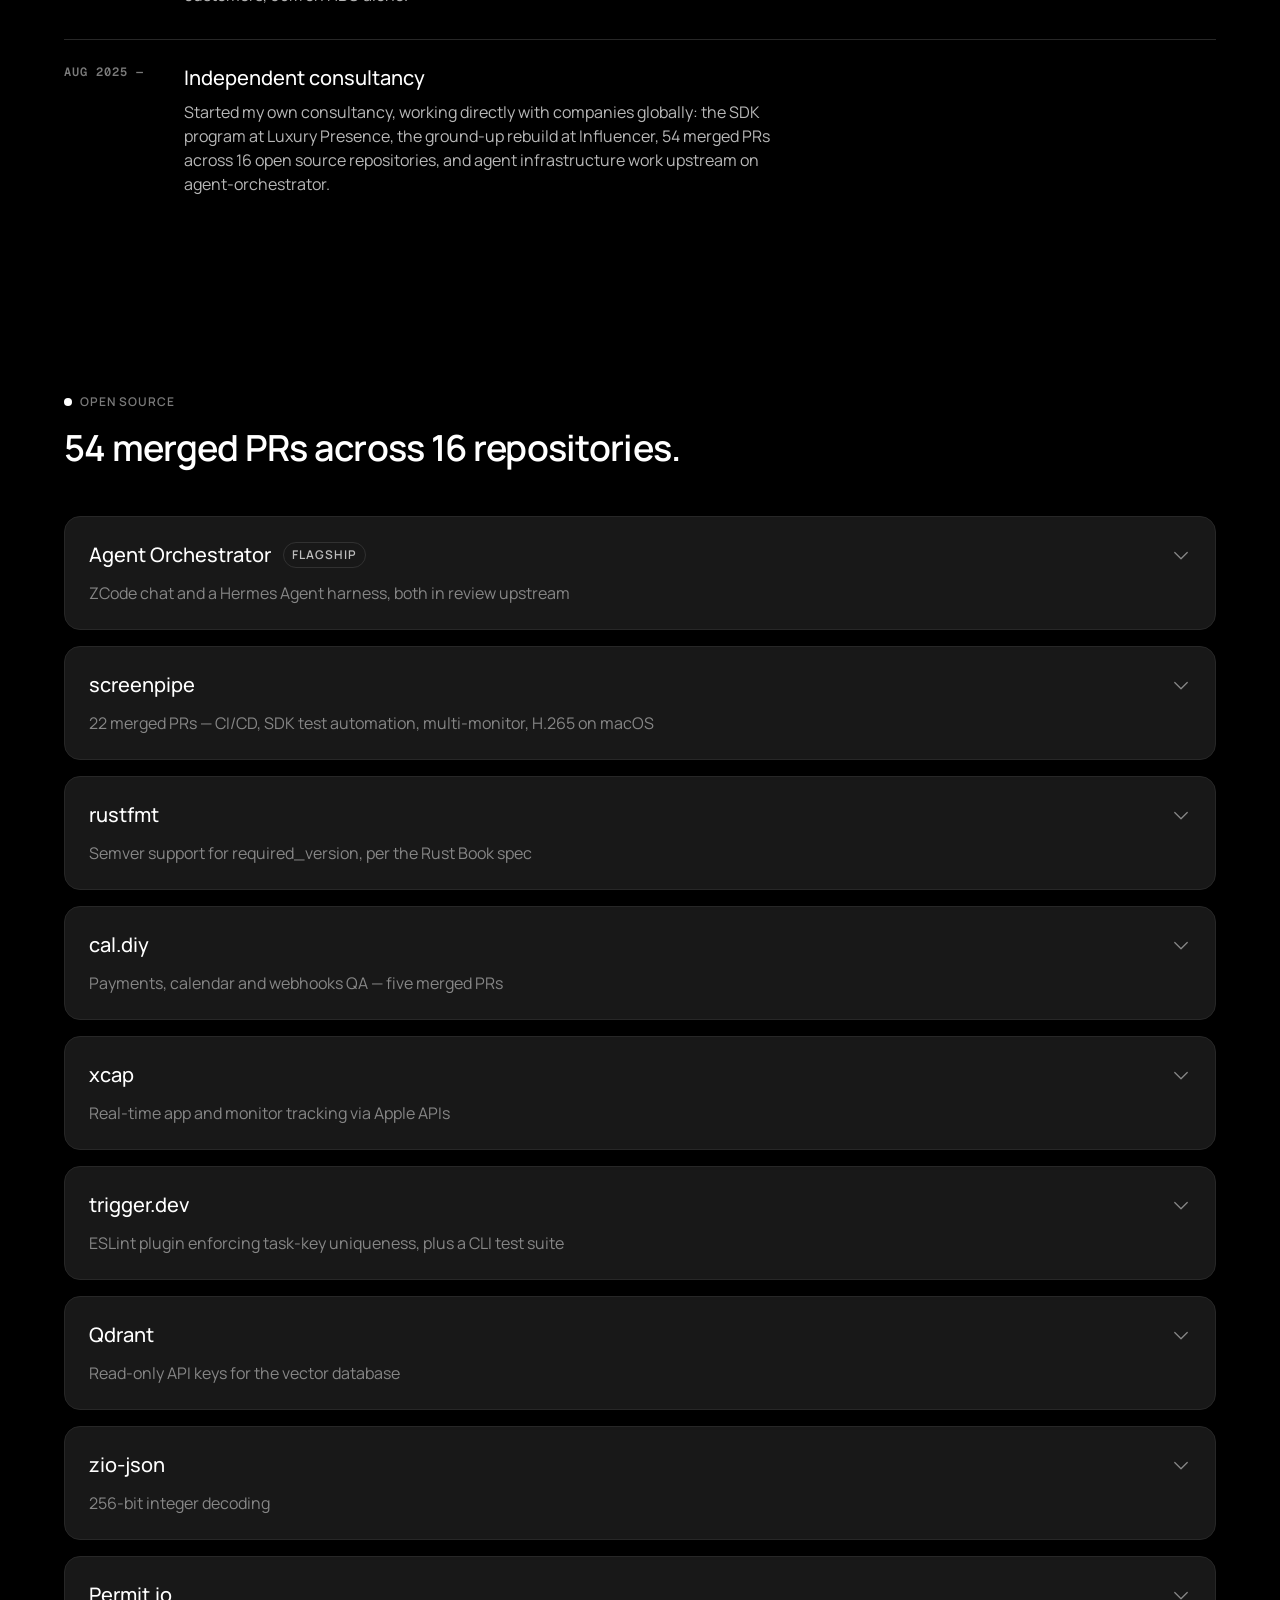
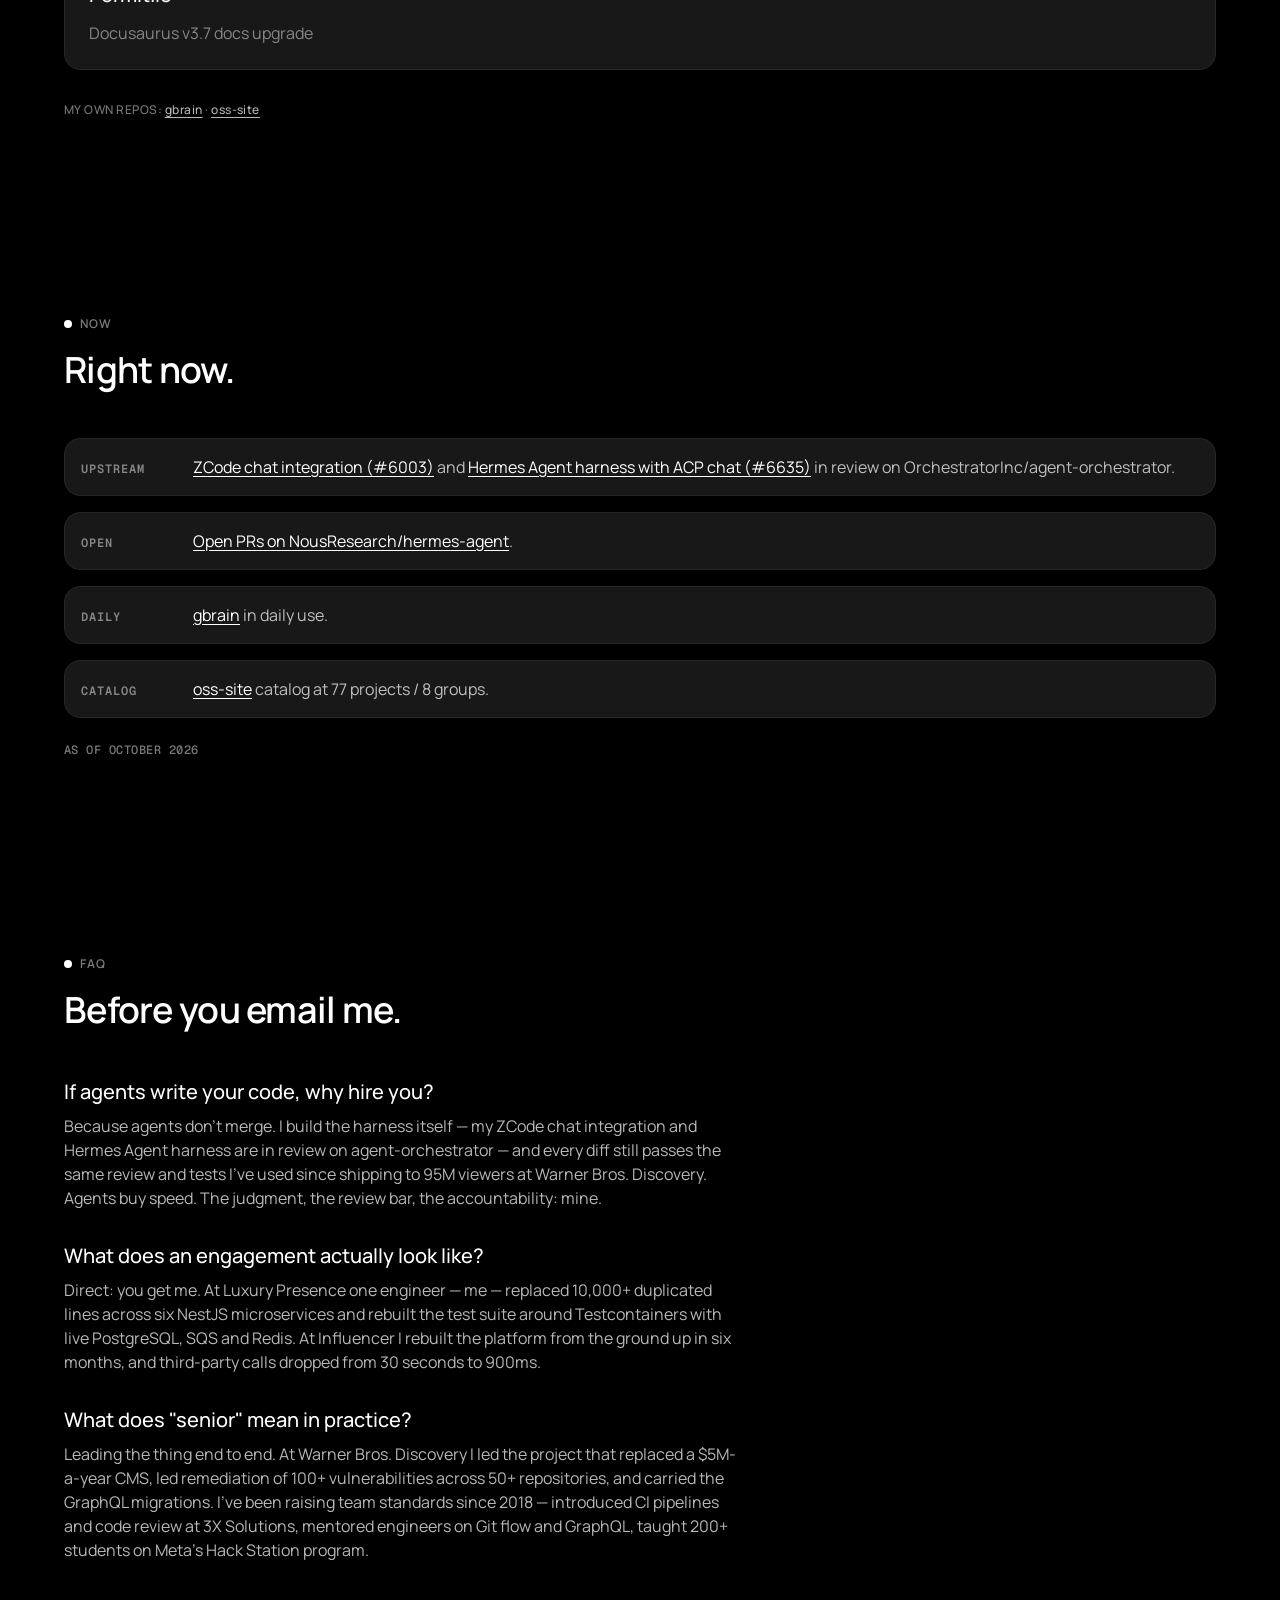
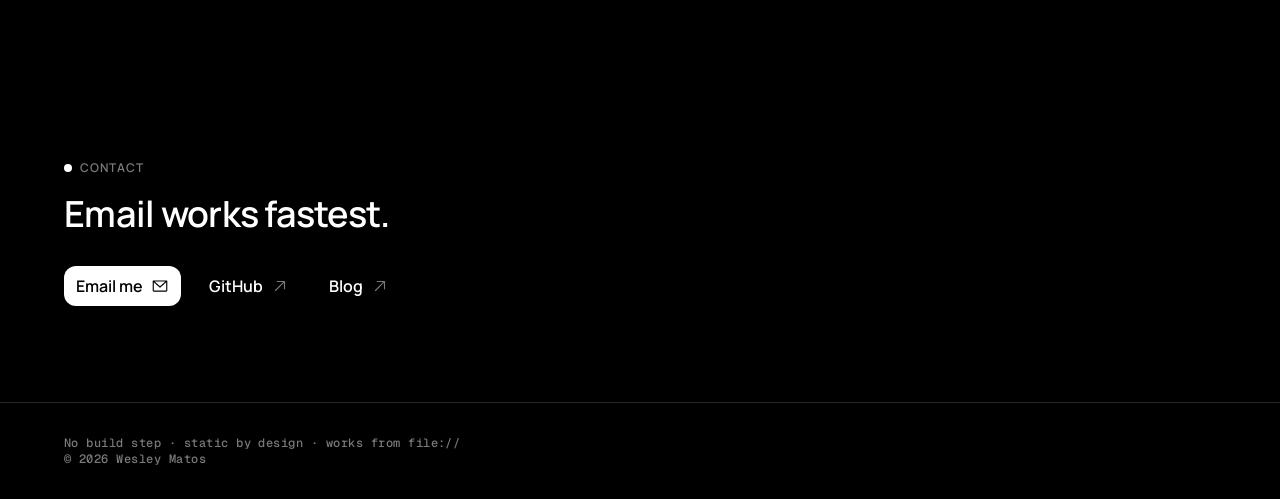
==== commit d4f8dca5: "chore: sync from 6bef8eeb9dacb227781c9f9153bf380890ade94e" ====
--- a/index.html
+++ b/index.html
@@ -3,21 +3,21 @@
 <head>
 <meta charset="utf-8">
 <meta name="viewport" content="width=device-width, initial-scale=1">
-<meta name="description" content="Staff engineer behind streaming infrastructure for hundreds of millions at Warner Bros. Discovery, creator discovery at Influencer, and 54 merged PRs across 16 open source repositories — now contributing to agent-orchestrator.">
+<meta name="description" content="Staff software engineer. Led the platform replacement saving Warner Bros. Discovery $5 million a year, rebuilt creator discovery at Influencer with API latency down 97%, and consults with companies globally since 2025. 54 merged PRs across 16 open source repositories.">
 <meta property="og:type" content="website">
-<meta property="og:title" content="Wesley Matos — staff engineer · streaming, open source, agent infrastructure">
-<meta property="og:description" content="Staff engineer behind streaming infrastructure for hundreds of millions at Warner Bros. Discovery, creator discovery at Influencer, and 54 merged PRs across 16 open source repositories — now contributing to agent-orchestrator.">
+<meta property="og:title" content="Wesley Matos — staff engineer · $5M/yr saved, 95M viewers served">
+<meta property="og:description" content="Staff software engineer. Led the platform replacement saving Warner Bros. Discovery $5 million a year, rebuilt creator discovery at Influencer with API latency down 97%, and consults with companies globally since 2025. 54 merged PRs across 16 open source repositories.">
 <meta property="og:url" content="https://wesleymatosdev.github.io/">
 <meta property="og:image" content="https://wesleymatosdev.github.io/og-image.png">
 <meta property="og:image:width" content="1200">
 <meta property="og:image:height" content="630">
-<meta property="og:image:alt" content="Wesley Matos — staff engineer. I ship software for hundreds of millions. Open source for everyone. 54 merged PRs across 16 repositories.">
+<meta property="og:image:alt" content="Wesley Matos — staff engineer. $5M a year saved at Warner Bros. Discovery. API latency down 97% at Influencer. 54 merged PRs across 16 repositories.">
 <meta name="twitter:card" content="summary_large_image">
-<meta name="twitter:title" content="Wesley Matos — staff engineer · streaming, open source, agent infrastructure">
-<meta name="twitter:description" content="Staff engineer behind streaming infrastructure for hundreds of millions at Warner Bros. Discovery, creator discovery at Influencer, and 54 merged PRs across 16 open source repositories — now contributing to agent-orchestrator.">
+<meta name="twitter:title" content="Wesley Matos — staff engineer · $5M/yr saved, 95M viewers served">
+<meta name="twitter:description" content="Staff software engineer. Led the platform replacement saving Warner Bros. Discovery $5 million a year, rebuilt creator discovery at Influencer with API latency down 97%, and consults with companies globally since 2025. 54 merged PRs across 16 open source repositories.">
 <meta name="twitter:image" content="https://wesleymatosdev.github.io/og-image.png">
 <link rel="canonical" href="https://wesleymatosdev.github.io/">
-<title>Wesley Matos — staff engineer · streaming, open source, agent infrastructure</title>
+<title>Wesley Matos — staff engineer · $5M/yr saved, 95M viewers served</title>
 <link rel="icon" type="image/svg+xml" href="favicon.svg">
 <link rel="preconnect" href="https://fonts.googleapis.com">
 <link rel="preconnect" href="https://fonts.gstatic.com" crossorigin>
@@ -30,33 +30,18 @@
   "mainEntity": [
     {
       "@type": "Question",
-      "name": "Do agents write all your code?",
-      "acceptedAnswer": { "@type": "Answer", "text": "No. Agents are tooling, not a substitute for judgment. Every change still goes through the review and tests I've used since shipping to hundreds of millions of users — a diff merges only when it's right." }
+      "name": "If agents write your code, why hire you?",
+      "acceptedAnswer": { "@type": "Answer", "text": "Because agents don't merge. I build the harness itself — my ZCode chat integration and Hermes Agent harness are in review on agent-orchestrator — and every diff still passes the same review and tests I've used since shipping to 95M viewers at Warner Bros. Discovery. Agents buy speed. The judgment, the review bar, the accountability: mine." }
     },
     {
       "@type": "Question",
-      "name": "What is agent orchestration, concretely?",
-      "acceptedAnswer": { "@type": "Answer", "text": "Running many agent sessions as one system: spawn, supervise, steer, review, recover. I build the harness itself — my ZCode chat integration and Hermes Agent harness are in review on agent-orchestrator." }
+      "name": "What does an engagement actually look like?",
+      "acceptedAnswer": { "@type": "Answer", "text": "Direct: you get me. At Luxury Presence one engineer — me — replaced 10,000+ duplicated lines across six NestJS microservices and rebuilt the test suite around Testcontainers with live PostgreSQL, SQS and Redis. At Influencer I rebuilt the platform from the ground up in six months, and third-party calls dropped from 30 seconds to 900ms." }
     },
     {
       "@type": "Question",
-      "name": "Can I see the work?",
-      "acceptedAnswer": { "@type": "Answer", "text": "Yes — it's the resume, in public form: 54 merged PRs across 16 repositories, including rustfmt, screenpipe, cal.diy and Qdrant. Full table on my GitHub profile." }
-    },
-    {
-      "@type": "Question",
-      "name": "What size of team and product is this for?",
-      "acceptedAnswer": { "@type": "Answer", "text": "The scale I know: products with real users and real consequences — streaming, fintech, creator platforms — that want AI-native speed without giving up review rigor." }
-    },
-    {
-      "@type": "Question",
-      "name": "How do you prefer to be reached?",
-      "acceptedAnswer": { "@type": "Answer", "text": "Email, one click from every page. Issues and PRs on my repos reach me too." }
-    },
-    {
-      "@type": "Question",
-      "name": "Was this site built by agents?",
-      "acceptedAnswer": { "@type": "Answer", "text": "Partly — but the claims on it are all resume: WBD, Influencer, Luxury Presence, and public PRs you can open. No build step, static by design, works from file://." }
+      "name": "What does \"senior\" mean in practice?",
+      "acceptedAnswer": { "@type": "Answer", "text": "Leading the thing end to end. At Warner Bros. Discovery I led the project that replaced a $5M-a-year CMS, led remediation of 100+ vulnerabilities across 50+ repositories, and carried the GraphQL migrations. I've been raising team standards since 2018 — introduced CI pipelines and code review at 3X Solutions, mentored engineers on Git flow and GraphQL, taught 200+ students on Meta's Hack Station program." }
     }
   ]
 }
@@ -67,10 +52,7 @@
 
 <!-- Phosphor icons (regular), inlined so the page works offline from file:// -->
 <svg xmlns="http://www.w3.org/2000/svg" style="display:none" aria-hidden="true">
-  <symbol id="i-binoculars" viewBox="0 0 256 256" fill="currentColor"><path d="M237.2,151.87v0a47.1,47.1,0,0,0-2.35-5.45L193.26,51.8a7.82,7.82,0,0,0-1.66-2.44,32,32,0,0,0-45.26,0A8,8,0,0,0,144,55V80H112V55a8,8,0,0,0-2.34-5.66,32,32,0,0,0-45.26,0,7.82,7.82,0,0,0-1.66,2.44L21.15,146.4a47.1,47.1,0,0,0-2.35,5.45v0A48,48,0,1,0,112,168V96h32v72a48,48,0,1,0,93.2-16.13ZM76.71,59.75a16,16,0,0,1,19.29-1v73.51a47.9,47.9,0,0,0-46.79-9.92ZM64,200a32,32,0,1,1,32-32A32,32,0,0,1,64,200ZM160,58.74a16,16,0,0,1,19.29,1l27.5,62.58A47.9,47.9,0,0,0,160,132.25ZM192,200a32,32,0,1,1,32-32A32,32,0,0,1,192,200Z"/></symbol>
-  <symbol id="i-shield" viewBox="0 0 256 256" fill="currentColor"><path d="M208,40H48A16,16,0,0,0,32,56v56c0,52.72,25.52,84.67,46.93,102.19,23.06,18.86,46,25.26,47,25.53a8,8,0,0,0,4.2,0c1-.27,23.91-6.67,47-25.53C198.48,196.67,224,164.72,224,112V56A16,16,0,0,0,208,40Zm0,72c0,37.07-13.66,67.16-40.6,89.42A129.3,129.3,0,0,1,128,223.62a128.25,128.25,0,0,1-38.92-21.81C61.82,179.51,48,149.3,48,112l0-56,160,0ZM82.34,141.66a8,8,0,0,1,11.32-11.32L112,148.69l50.34-50.35a8,8,0,0,1,11.32,11.32l-56,56a8,8,0,0,1-11.32,0Z"/></symbol>
-  <symbol id="i-brain" viewBox="0 0 256 256" fill="currentColor"><path d="M248,124a56.11,56.11,0,0,0-32-50.61V72a48,48,0,0,0-88-26.49A48,48,0,0,0,40,72v1.39a56,56,0,0,0,0,101.2V176a48,48,0,0,0,88,26.49A48,48,0,0,0,216,176v-1.41A56.09,56.09,0,0,0,248,124ZM88,208a32,32,0,0,1-31.81-28.56A55.87,55.87,0,0,0,64,180h8a8,8,0,0,0,0-16H64A40,40,0,0,1,50.67,86.27,8,8,0,0,0,56,78.73V72a32,32,0,0,1,64,0v68.26A47.8,47.8,0,0,0,88,128a8,8,0,0,0,0,16,32,32,0,0,1,0,64Zm104-44h-8a8,8,0,0,0,0,16h8a55.87,55.87,0,0,0,7.81-.56A32,32,0,1,1,168,144a8,8,0,0,0,0-16,47.8,47.8,0,0,0-32,12.26V72a32,32,0,0,1,64,0v6.73a8,8,0,0,0,5.33,7.54A40,40,0,0,1,192,164Zm16-52a8,8,0,0,1-8,8h-4a36,36,0,0,1-36-36V80a8,8,0,0,1,16,0v4a20,20,0,0,0,20,20h4A8,8,0,0,1,208,112ZM60,120H56a8,8,0,0,1,0-16h4A20,20,0,0,0,80,84V80a8,8,0,0,1,16,0v4A36,36,0,0,1,60,120Z"/></symbol>
-  <symbol id="i-clock" viewBox="0 0 256 256" fill="currentColor"><path d="M136,80v43.47l36.12,21.67a8,8,0,0,1-8.24,13.72l-40-24A8,8,0,0,1,120,128V80a8,8,0,0,1,16,0Zm-8-48A95.44,95.44,0,0,0,60.08,60.15C52.81,67.51,46.35,74.59,40,82V64a8,8,0,0,0-16,0v40a8,8,0,0,0,8,8H72a8,8,0,0,0,0-16H49c7.15-8.42,14.27-16.35,22.39-24.57a80,80,0,1,1,1.66,114.75,8,8,0,1,0-11,11.64A96,96,0,1,0,128,32Z"/></symbol>
+  <symbol id="i-caret" viewBox="0 0 256 256" fill="currentColor"><path d="M213.66,101.66l-80,80a8,8,0,0,1-11.32,0l-80-80A8,8,0,0,1,53.66,90.34L128,164.69l74.34-74.35a8,8,0,0,1,11.32,11.32Z"/></symbol>
   <symbol id="i-arrow" viewBox="0 0 256 256" fill="currentColor"><path d="M200,64V168a8,8,0,0,1-16,0V83.31L69.66,197.66a8,8,0,0,1-11.32-11.32L172.69,72H88a8,8,0,0,1,0-16H192A8,8,0,0,1,200,64Z"/></symbol>
   <symbol id="i-mail" viewBox="0 0 256 256" fill="currentColor"><path d="M224,48H32a8,8,0,0,0-8,8V192a16,16,0,0,0,16,16H216a16,16,0,0,0,16-16V56A8,8,0,0,0,224,48ZM203.43,64,128,133.15,52.57,64ZM216,192H40V74.19l82.59,75.71a8,8,0,0,0,10.82,0L216,74.19V192Z"/></symbol>
 </svg>
@@ -89,10 +71,10 @@
 </nav>
 
 <div class="menu" id="menu">
-  <a class="menu-link" href="#work">Work</a>
-  <a class="menu-link" href="#how">How I ship</a>
+  <a class="menu-link" href="#cases">Case studies</a>
+  <a class="menu-link" href="#timeline">Timeline</a>
+  <a class="menu-link" href="#oss">Open source</a>
   <a class="menu-link" href="#now">Now</a>
-  <a class="menu-link" href="#timeline">Timeline</a>
   <a class="menu-link" href="#faq">FAQ</a>
   <a class="menu-link" href="#contact">Contact</a>
   <a class="menu-meta button-md" href="https://github.com/wesleymatosdev" target="_blank" rel="noopener">GitHub</a>
@@ -101,47 +83,32 @@
 
 <main id="main">
 
-  <!-- Hero -->
+  <!-- Hero — results first -->
   <section class="hero" id="top">
     <div class="container">
-      <p class="eyebrow caption-3">STAFF SOFTWARE ENGINEER · WBD · INFLUENCER · LUXURY PRESENCE</p>
-      <h1 class="heading-1 measure">I ship software<br>for hundreds of millions.<br>Open source<br>for everyone.</h1>
-      <p class="hero-sub body-3 measure">Staff engineer at Warner Bros. Discovery (streaming CDNs, GraphQL at 15–25M requests a day), Influencer (creator discovery, API latency down 97%) and Luxury Presence. 54 merged PRs across 16 open source repositories. Now: native ZCode chat and a Hermes Agent harness in agent-orchestrator, both in review.</p>
+      <p class="eyebrow caption-3">WESLEY MATOS · STAFF SOFTWARE ENGINEER · CONSULTING SINCE 2025</p>
+      <h1 class="heading-1 measure">$5M a year saved.<br>95M viewers served.<br>97% latency cut.</h1>
+      <p class="hero-sub body-3 measure">I'm Wesley Matos. Started in São Paulo, now consulting for companies globally. At Warner Bros. Discovery I led the project that replaced a legacy third-party CMS — $5 million a year back in the budget. At Influencer I rebuilt the platform's system and architecture from the ground up.</p>
       <div class="hero-actions">
         <a class="btn-primary button-md" href="mailto:wesleymatosdev@gmail.com">Email me
           <svg aria-hidden="true"><use href="#i-mail"/></svg>
         </a>
-      </div>
-      <p class="hero-proof caption-4">WARNER BROS. DISCOVERY · INFLUENCER · LUXURY PRESENCE · 54 PRs IN 16 REPOS</p>
-    </div>
-  </section>
-
-  <!-- Tagline reveal (B11) -->
-  <section class="tagline" aria-label="Eight years of production engineering">
-    <div class="container">
-      <p class="tagline-text heading-3 measure">Eight years of production engineering. The scale changed every year — the standard never did.</p>
-    </div>
-  </section>
-
-  <!-- Proof strip -->
-  <section class="section reveal" aria-labelledby="proof-title">
-    <div class="container">
-      <div class="section-head">
-        <p class="eyebrow caption-3">TRACK RECORD</p>
-        <h2 class="section-title heading-3" id="proof-title">The scale, straight from the resume.</h2>
+        <a class="link-secondary button-md" href="#cases">Case studies
+          <svg aria-hidden="true"><use href="#i-arrow"/></svg>
+        </a>
       </div>
       <div class="proof-grid">
         <span class="proof-item">
-          <span class="proof-number heading-4">95M</span>
-          <span class="proof-label caption-4">HBO viewers served by CDNs I maintained</span>
+          <span class="proof-number heading-4">15–25M</span>
+          <span class="proof-label caption-4">GraphQL requests a day handled at Warner Bros. Discovery</span>
         </span>
         <span class="proof-item">
-          <span class="proof-number heading-4">$5M/yr</span>
-          <span class="proof-label caption-4">saved by replacing a legacy CMS at Warner Bros. Discovery</span>
+          <span class="proof-number heading-4">20% → 80%</span>
+          <span class="proof-label caption-4">test coverage raised on the hbo.com and dc.com GraphQL codebases</span>
         </span>
         <span class="proof-item">
-          <span class="proof-number heading-4">30s → 900ms</span>
-          <span class="proof-label caption-4">third-party API latency, cut 97% at Influencer</span>
+          <span class="proof-number heading-4">100+</span>
+          <span class="proof-label caption-4">security vulnerabilities and CVEs remediated across 50+ repositories</span>
         </span>
         <a class="proof-item" href="https://github.com/wesleymatosdev" target="_blank" rel="noopener">
           <span class="proof-number heading-4">54</span>
@@ -151,80 +118,251 @@
     </div>
   </section>
 
-  <!-- How I ship -->
-  <section class="section reveal" id="how" aria-labelledby="how-title">
-    <div class="container">
-      <div class="section-head">
-        <p class="eyebrow caption-3">HOW I SHIP</p>
-        <h2 class="section-title heading-3" id="how-title">What I bring.</h2>
-      </div>
-      <div class="work-list">
-        <div class="work-item">
-          <svg aria-hidden="true"><use href="#i-binoculars"/></svg>
-          <p class="body-3"><strong class="body-1">Scale:</strong> multi-region, multi-cloud CDNs at Warner Bros. Discovery — AWS, Fastly, GCP, Akamai — serving hundreds of millions toward a 99.99999% availability target.</p>
-        </div>
-        <div class="work-item">
-          <svg aria-hidden="true"><use href="#i-clock"/></svg>
-          <p class="body-3"><strong class="body-1">Speed:</strong> creator discovery at Influencer — AI inference with creator, audience and demographic filters, vector search over embeddings, third-party API latency down from 30s to 900ms.</p>
-        </div>
-        <div class="work-item">
-          <svg aria-hidden="true"><use href="#i-shield"/></svg>
-          <p class="body-3"><strong class="body-1">Rigor:</strong> test infrastructure that holds — Testcontainers against live PostgreSQL, SQS and Redis, 100+ test cases, an SDK replacing 10,000+ duplicated lines across six microservices.</p>
-        </div>
-        <div class="work-item">
-          <svg aria-hidden="true"><use href="#i-brain"/></svg>
-          <p class="body-3"><strong class="body-1">Agents:</strong> native ZCode chat and a Hermes Agent harness for agent-orchestrator, both in review upstream — shipped the same way I've always shipped: reviewed, tested, merged.</p>
-        </div>
-      </div>
-    </div>
-  </section>
-
-  <!-- Selected work -->
-  <section class="section reveal" id="work" aria-labelledby="work-title">
-    <div class="container">
-      <div class="section-head">
-        <p class="eyebrow caption-3">SELECTED WORK</p>
-        <h2 class="section-title heading-3" id="work-title">Five things you can open.</h2>
-      </div>
-      <div class="card-stack">
-        <a class="card" href="https://github.com/OrchestratorInc/agent-orchestrator/pull/6003" target="_blank" rel="noopener">
-          <span class="card-top">
-            <span class="card-name title-1">Agent Orchestrator</span>
-            <span class="card-badge caption-3">FLAGSHIP</span>
-            <svg class="card-arrow" aria-hidden="true"><use href="#i-arrow"/></svg>
-          </span>
-          <span class="card-desc body-3">Native ZCode chat integration (#6003) and a Hermes Agent harness with ACP chat (#6635), both in review on OrchestratorInc/agent-orchestrator.</span>
-        </a>
-        <a class="card" href="https://github.com/mediar-ai/screenpipe" target="_blank" rel="noopener">
-          <span class="card-top">
-            <span class="card-name title-1">screenpipe</span>
-            <svg class="card-arrow" aria-hidden="true"><use href="#i-arrow"/></svg>
-          </span>
-          <span class="card-desc body-3">Early contributor, 22 merged PRs: CI/CD pipelines, Deno and Bun SDK test automation, multi-monitor support with real monitor names, H.265 capture on macOS.</span>
-        </a>
-        <a class="card" href="https://github.com/rust-lang/rustfmt" target="_blank" rel="noopener">
-          <span class="card-top">
-            <span class="card-name title-1">rustfmt</span>
-            <svg class="card-arrow" aria-hidden="true"><use href="#i-arrow"/></svg>
-          </span>
-          <span class="card-desc body-3">Semver support for the required_version flag in the official Rust formatter, per the Rust Book spec (#6066, #7048).</span>
-        </a>
-        <a class="card" href="https://github.com/calcom/cal.diy" target="_blank" rel="noopener">
-          <span class="card-top">
-            <span class="card-name title-1">cal.diy</span>
-            <svg class="card-arrow" aria-hidden="true"><use href="#i-arrow"/></svg>
-          </span>
-          <span class="card-desc body-3">QA and test automation for payments, calendar and webhooks — five merged PRs (#8721, #10137, #10243, #10654, #11318).</span>
-        </a>
-        <a class="card" href="https://github.com/nashaofu/xcap/pulls?q=is%3Apr+author%3Awesleymatosdev+is%3Amerged" target="_blank" rel="noopener">
-          <span class="card-top">
-            <span class="card-name title-1">xcap</span>
-            <svg class="card-arrow" aria-hidden="true"><use href="#i-arrow"/></svg>
-          </span>
-          <span class="card-desc body-3">Real-time tracking of open apps and connected monitors via Apple APIs (#191, #206) in a Rust screen-capture library.</span>
-        </a>
-      </div>
-      <p class="also caption-4">ALSO: <a href="https://github.com/triggerdotdev/trigger.dev" target="_blank" rel="noopener">trigger.dev (ESLint plugin + CLI tests)</a> · <a href="https://github.com/qdrant/qdrant" target="_blank" rel="noopener">Qdrant read-only API keys</a> · <a href="https://github.com/zio/zio-json" target="_blank" rel="noopener">zio-json 256-bit integers</a> · <a href="https://github.com/permitio/docs" target="_blank" rel="noopener">Permit.io docs upgrade</a> · <a href="https://github.com/wesleymatosdev/gbrain" target="_blank" rel="noopener">gbrain</a> · <a href="https://github.com/wesleymatosdev/oss-site" target="_blank" rel="noopener">oss-site</a></p>
+  <!-- Case studies -->
+  <section class="section reveal" id="cases" aria-labelledby="cases-title">
+    <div class="container">
+      <div class="section-head">
+        <p class="eyebrow caption-3">CASE STUDIES</p>
+        <h2 class="section-title heading-3" id="cases-title">Three problems. Three systems shipped.</h2>
+      </div>
+
+      <div class="case-stack">
+        <article class="case">
+          <header class="case-head">
+            <div>
+              <h3 class="case-name title-1">Warner Bros. Discovery</h3>
+              <p class="case-meta caption-4">SENIOR SOFTWARE ENGINEER → STAFF CLOUD/SRE · SEPT 2022 – JUL 2025</p>
+            </div>
+            <span class="case-flag caption-3">$5M/YR SAVED</span>
+          </header>
+          <dl class="case-grid">
+            <div>
+              <dt class="caption-3">PROBLEM</dt>
+              <dd class="body-3">A legacy third-party CMS — the Accenture Media Engage predecessor — sat under Warner Bros. Discovery's streaming properties, costing $5 million a year in licensing and infrastructure.</dd>
+            </div>
+            <div>
+              <dt class="caption-3">WHAT I BUILT</dt>
+              <dd class="body-3">Led the project that replaced it with a Strapi, React.js and Node.js platform. Created the BFF that powered migrations from legacy codebases to GraphQL, built real-time Kafka and SQS pipelines streaming content from HBO, TNT and DC, and led remediation of more than 100 security vulnerabilities across 50+ repositories.</dd>
+            </div>
+            <div>
+              <dt class="caption-3">OUTCOME</dt>
+              <dd class="body-3">The replacement eliminated $5 million a year. The GraphQL APIs behind it handle 15–25M requests a day, and test coverage on the hbo.com and dc.com GraphQL codebases went from 20% to 80%.</dd>
+            </div>
+          </dl>
+          <p class="case-note body-3"><strong class="body-1">2025 · Cloud/SRE CoE:</strong> multi-region, multi-cloud CDNs — AWS, Fastly, GCP, Akamai — serving hundreds of millions of users toward a 99.99999% availability target, 95M on HBO alone, behind hbomax.com, cnn.com and discoveryplus.com.</p>
+        </article>
+
+        <article class="case">
+          <header class="case-head">
+            <div>
+              <h3 class="case-name title-1">Luxury Presence</h3>
+              <p class="case-meta caption-4">SENIOR SOFTWARE ENGINEER II · AUG – OCT 2025</p>
+            </div>
+            <span class="case-flag caption-3">10K+ LINES DEDUPED</span>
+          </header>
+          <dl class="case-grid">
+            <div>
+              <dt class="caption-3">PROBLEM</dt>
+              <dd class="body-3">Six NestJS microservices carried more than 10,000 lines of duplicated logic, and integration tests had no way to run against live infrastructure.</dd>
+            </div>
+            <div>
+              <dt class="caption-3">WHAT I BUILT</dt>
+              <dd class="body-3">An SDK estimated to replace the duplicated logic across all six microservices, and Testcontainers so integration and E2E tests run in parallel with live PostgreSQL, SQS and Redis.</dd>
+            </div>
+            <div>
+              <dt class="caption-3">OUTCOME</dt>
+              <dd class="body-3">More than 10,000 lines of duplication retired across six NestJS microservices, and over 100 test cases now verify core business logic against real dependencies.</dd>
+            </div>
+          </dl>
+        </article>
+
+        <article class="case">
+          <header class="case-head">
+            <div>
+              <h3 class="case-name title-1">Influencer</h3>
+              <p class="case-meta caption-4">STAFF SOFTWARE ENGINEER · JAN – JUL 2026</p>
+            </div>
+            <span class="case-flag caption-3">97% LATENCY CUT</span>
+          </header>
+          <dl class="case-grid">
+            <div>
+              <dt class="caption-3">PROBLEM</dt>
+              <dd class="body-3">Flaky and slow. Third-party API integrations took up to 30 seconds, and the architecture was holding the product back.</dd>
+            </div>
+            <div>
+              <dt class="caption-3">WHAT I BUILT</dt>
+              <dd class="body-3">Rebuilt the whole thing from the ground up: a creator-discovery platform combining AI inference with creator, audience and demographic filters, vector search over AI-generated embeddings, and integrations with TikTok One, Meta and Instagram APIs.</dd>
+            </div>
+            <div>
+              <dt class="caption-3">OUTCOME</dt>
+              <dd class="body-3">Third-party API integration latency cut from 30 seconds to 900ms — a 97% reduction. Most of the old flakiness is gone. The platform is harder to break into, too.</dd>
+            </div>
+          </dl>
+        </article>
+      </div>
+    </div>
+  </section>
+
+  <!-- Tagline reveal (B11) -->
+  <section class="tagline" aria-label="Eight years of production engineering">
+    <div class="container">
+      <p class="tagline-text heading-3 measure">Eight years in. The scale changed every year — the standard never did.</p>
+    </div>
+  </section>
+
+  <!-- Timeline -->
+  <section class="section reveal" id="timeline" aria-labelledby="timeline-title">
+    <div class="container">
+      <div class="section-head">
+        <p class="eyebrow caption-3">TIMELINE</p>
+        <h2 class="section-title heading-3" id="timeline-title">From São Paulo to streaming.</h2>
+      </div>
+      <div class="timeline">
+        <article class="era">
+          <span class="era-year caption-3">2018–2019</span>
+          <div>
+            <h3 class="era-title title-1">São Paulo</h3>
+            <p class="era-body body-3">Cut my teeth in São Paulo: software for Prosegur and fintechs at 3X Solutions, a scheduling app for hospitals at RedFox, and every meetup I could get to — bringing what the community knew back into company culture. Became the JavaScript go-to within six months. Taught web development to 200+ students on Meta's Hack Station program.</p>
+          </div>
+        </article>
+        <article class="era">
+          <span class="era-year caption-3">2020–2022</span>
+          <div>
+            <h3 class="era-title title-1">Finance</h3>
+            <p class="era-body body-3">Cielo: improved commercial-team workflows supporting R$ 11.2 billion in annual revenue. FCamara: order processing cut from 300 to 5 seconds. Provi: refactored a legacy business module, cutting bug reports in renegotiations by 80%.</p>
+          </div>
+        </article>
+        <article class="era">
+          <span class="era-year caption-3">2022–2025</span>
+          <div>
+            <h3 class="era-title title-1">Warner Bros. Discovery</h3>
+            <p class="era-body body-3">Joined in 2022 and led the project that replaced the legacy third-party CMS, saving $5 million a year. Trusted to stay on as a core engineer in 2023, I carried the platform forward: GraphQL BFF, Kafka and SQS pipelines, 100+ CVEs remediated. In 2025, the Cloud/SRE CoE — multi-cloud, multi-region systems serving millions of customers, 95M on HBO alone.</p>
+          </div>
+        </article>
+        <article class="era">
+          <span class="era-year caption-3">AUG 2025 —</span>
+          <div>
+            <h3 class="era-title title-1">Independent consultancy</h3>
+            <p class="era-body body-3">Started my own consultancy, working directly with companies globally: the SDK program at Luxury Presence, the ground-up rebuild at Influencer, 54 merged PRs across 16 open source repositories, and agent infrastructure work upstream on agent-orchestrator.</p>
+          </div>
+        </article>
+      </div>
+    </div>
+  </section>
+
+  <!-- Open source -->
+  <section class="section reveal" id="oss" aria-labelledby="oss-title">
+    <div class="container">
+      <div class="section-head">
+        <p class="eyebrow caption-3">OPEN SOURCE</p>
+        <h2 class="section-title heading-3" id="oss-title">54 merged PRs across 16 repositories.</h2>
+      </div>
+      <div class="oss-list">
+        <details class="oss-row">
+          <summary>
+            <span class="oss-title"><span class="oss-name title-1">Agent Orchestrator</span> <span class="oss-badge caption-3">FLAGSHIP</span></span>
+            <span class="oss-outcome body-3">ZCode chat and a Hermes Agent harness, both in review upstream</span>
+            <svg class="oss-chevron" aria-hidden="true"><use href="#i-caret"/></svg>
+          </summary>
+          <ul class="oss-items">
+            <li class="body-3"><a href="https://github.com/OrchestratorInc/agent-orchestrator/pull/6003" target="_blank" rel="noopener">PR #6003</a> — native ZCode chat integration <span class="oss-tag caption-4">IN REVIEW</span></li>
+            <li class="body-3"><a href="https://github.com/OrchestratorInc/agent-orchestrator/pull/6635" target="_blank" rel="noopener">PR #6635</a> — Hermes Agent harness with ACP chat <span class="oss-tag caption-4">IN REVIEW</span></li>
+          </ul>
+        </details>
+        <details class="oss-row">
+          <summary>
+            <span class="oss-name title-1">screenpipe</span>
+            <span class="oss-outcome body-3">22 merged PRs — CI/CD, SDK test automation, multi-monitor, H.265 on macOS</span>
+            <svg class="oss-chevron" aria-hidden="true"><use href="#i-caret"/></svg>
+          </summary>
+          <ul class="oss-items">
+            <li class="body-3">CI/CD pipelines: <a href="https://github.com/mediar-ai/screenpipe/pull/655" target="_blank" rel="noopener">#655</a> <a href="https://github.com/mediar-ai/screenpipe/pull/648" target="_blank" rel="noopener">#648</a> <a href="https://github.com/mediar-ai/screenpipe/pull/668" target="_blank" rel="noopener">#668</a> <a href="https://github.com/mediar-ai/screenpipe/pull/673" target="_blank" rel="noopener">#673</a> <a href="https://github.com/mediar-ai/screenpipe/pull/532" target="_blank" rel="noopener">#532</a></li>
+            <li class="body-3">Deno and Bun SDK test automation: <a href="https://github.com/mediar-ai/screenpipe/pull/488" target="_blank" rel="noopener">#488</a> <a href="https://github.com/mediar-ai/screenpipe/pull/568" target="_blank" rel="noopener">#568</a> <a href="https://github.com/mediar-ai/screenpipe/pull/779" target="_blank" rel="noopener">#779</a></li>
+            <li class="body-3">Automated release notes: <a href="https://github.com/mediar-ai/screenpipe/pull/544" target="_blank" rel="noopener">#544</a></li>
+            <li class="body-3">Multi-monitor support with real monitor names: <a href="https://github.com/mediar-ai/screenpipe/pull/1242" target="_blank" rel="noopener">#1242</a> <a href="https://github.com/mediar-ai/screenpipe/pull/1272" target="_blank" rel="noopener">#1272</a></li>
+            <li class="body-3">H.265 video on macOS: <a href="https://github.com/mediar-ai/screenpipe/pull/965" target="_blank" rel="noopener">#965</a> <a href="https://github.com/mediar-ai/screenpipe/pull/1012" target="_blank" rel="noopener">#1012</a></li>
+            <li class="body-3">Sentry error tracking: <a href="https://github.com/mediar-ai/screenpipe/pull/1179" target="_blank" rel="noopener">#1179</a></li>
+            <li class="body-3">Local-timezone logging: <a href="https://github.com/mediar-ai/screenpipe/pull/1460" target="_blank" rel="noopener">#1460</a></li>
+            <li class="body-3">Xcap integration: <a href="https://github.com/mediar-ai/screenpipe/pull/1411" target="_blank" rel="noopener">#1411</a> <a href="https://github.com/mediar-ai/screenpipe/pull/1423" target="_blank" rel="noopener">#1423</a> <a href="https://github.com/mediar-ai/screenpipe/pull/1457" target="_blank" rel="noopener">#1457</a> <a href="https://github.com/mediar-ai/screenpipe/pull/1568" target="_blank" rel="noopener">#1568</a></li>
+            <li class="body-3">Duplicate recording-server fix: <a href="https://github.com/mediar-ai/screenpipe/pull/900" target="_blank" rel="noopener">#900</a></li>
+            <li class="body-3">Plugin packaging: <a href="https://github.com/mediar-ai/screenpipe/pull/826" target="_blank" rel="noopener">#826</a></li>
+            <li class="body-3">Background-job scheduler refactor: <a href="https://github.com/mediar-ai/screenpipe/pull/569" target="_blank" rel="noopener">#569</a></li>
+          </ul>
+        </details>
+        <details class="oss-row">
+          <summary>
+            <span class="oss-name title-1">rustfmt</span>
+            <span class="oss-outcome body-3">Semver support for required_version, per the Rust Book spec</span>
+            <svg class="oss-chevron" aria-hidden="true"><use href="#i-caret"/></svg>
+          </summary>
+          <ul class="oss-items">
+            <li class="body-3">Semver support for the required_version flag in the official Rust formatter: <a href="https://github.com/rust-lang/rustfmt/pull/6066" target="_blank" rel="noopener">#6066</a> <a href="https://github.com/rust-lang/rustfmt/pull/7048" target="_blank" rel="noopener">#7048</a></li>
+          </ul>
+        </details>
+        <details class="oss-row">
+          <summary>
+            <span class="oss-name title-1">cal.diy</span>
+            <span class="oss-outcome body-3">Payments, calendar and webhooks QA — five merged PRs</span>
+            <svg class="oss-chevron" aria-hidden="true"><use href="#i-caret"/></svg>
+          </summary>
+          <ul class="oss-items">
+            <li class="body-3">QA and test automation for payments, calendar and webhooks: <a href="https://github.com/calcom/cal.diy/pull/8721" target="_blank" rel="noopener">#8721</a> <a href="https://github.com/calcom/cal.diy/pull/10137" target="_blank" rel="noopener">#10137</a> <a href="https://github.com/calcom/cal.diy/pull/10243" target="_blank" rel="noopener">#10243</a> <a href="https://github.com/calcom/cal.diy/pull/10654" target="_blank" rel="noopener">#10654</a> <a href="https://github.com/calcom/cal.diy/pull/11318" target="_blank" rel="noopener">#11318</a></li>
+          </ul>
+        </details>
+        <details class="oss-row">
+          <summary>
+            <span class="oss-name title-1">xcap</span>
+            <span class="oss-outcome body-3">Real-time app and monitor tracking via Apple APIs</span>
+            <svg class="oss-chevron" aria-hidden="true"><use href="#i-caret"/></svg>
+          </summary>
+          <ul class="oss-items">
+            <li class="body-3">Real-time tracking of open apps and connected monitors via Apple APIs: <a href="https://github.com/nashaofu/xcap/pull/191" target="_blank" rel="noopener">#191</a> <a href="https://github.com/nashaofu/xcap/pull/206" target="_blank" rel="noopener">#206</a></li>
+          </ul>
+        </details>
+        <details class="oss-row">
+          <summary>
+            <span class="oss-name title-1">trigger.dev</span>
+            <span class="oss-outcome body-3">ESLint plugin enforcing task-key uniqueness, plus a CLI test suite</span>
+            <svg class="oss-chevron" aria-hidden="true"><use href="#i-caret"/></svg>
+          </summary>
+          <ul class="oss-items">
+            <li class="body-3">ESLint plugin enforcing task-key uniqueness: <a href="https://github.com/triggerdotdev/trigger.dev/pull/324" target="_blank" rel="noopener">#324</a></li>
+            <li class="body-3">CLI test suite: <a href="https://github.com/triggerdotdev/trigger.dev/pull/326" target="_blank" rel="noopener">#326</a> <a href="https://github.com/triggerdotdev/trigger.dev/pull/349" target="_blank" rel="noopener">#349</a> <a href="https://github.com/triggerdotdev/trigger.dev/pull/470" target="_blank" rel="noopener">#470</a></li>
+            <li class="body-3">Types and docs improvements: <a href="https://github.com/triggerdotdev/trigger.dev/pull/342" target="_blank" rel="noopener">#342</a> <a href="https://github.com/triggerdotdev/trigger.dev/pull/350" target="_blank" rel="noopener">#350</a></li>
+          </ul>
+        </details>
+        <details class="oss-row">
+          <summary>
+            <span class="oss-name title-1">Qdrant</span>
+            <span class="oss-outcome body-3">Read-only API keys for the vector database</span>
+            <svg class="oss-chevron" aria-hidden="true"><use href="#i-caret"/></svg>
+          </summary>
+          <ul class="oss-items">
+            <li class="body-3">Read-only API keys: <a href="https://github.com/qdrant/qdrant/pull/2979" target="_blank" rel="noopener">#2979</a></li>
+          </ul>
+        </details>
+        <details class="oss-row">
+          <summary>
+            <span class="oss-name title-1">zio-json</span>
+            <span class="oss-outcome body-3">256-bit integer decoding</span>
+            <svg class="oss-chevron" aria-hidden="true"><use href="#i-caret"/></svg>
+          </summary>
+          <ul class="oss-items">
+            <li class="body-3">256-bit integer decoding in the ZIO ecosystem: <a href="https://github.com/zio/zio-json/pull/1135" target="_blank" rel="noopener">#1135</a></li>
+          </ul>
+        </details>
+        <details class="oss-row">
+          <summary>
+            <span class="oss-name title-1">Permit.io</span>
+            <span class="oss-outcome body-3">Docusaurus v3.7 docs upgrade</span>
+            <svg class="oss-chevron" aria-hidden="true"><use href="#i-caret"/></svg>
+          </summary>
+          <ul class="oss-items">
+            <li class="body-3">Docusaurus v3.7 docs upgrade: <a href="https://github.com/permitio/docs/pull/541" target="_blank" rel="noopener">#541</a> <a href="https://github.com/permitio/docs/pull/545" target="_blank" rel="noopener">#545</a> <a href="https://github.com/permitio/docs/pull/547" target="_blank" rel="noopener">#547</a></li>
+          </ul>
+        </details>
+      </div>
+      <p class="also caption-4">MY OWN REPOS: <a href="https://github.com/wesleymatosdev/gbrain" target="_blank" rel="noopener">gbrain</a> · <a href="https://github.com/wesleymatosdev/oss-site" target="_blank" rel="noopener">oss-site</a></p>
     </div>
   </section>
 
@@ -233,7 +371,7 @@
     <div class="container">
       <div class="section-head">
         <p class="eyebrow caption-3">NOW</p>
-        <h2 class="section-title heading-3" id="now-title">Current work.</h2>
+        <h2 class="section-title heading-3" id="now-title">Right now.</h2>
       </div>
       <div class="now-list">
         <div class="now-item">
@@ -257,77 +395,25 @@
     </div>
   </section>
 
-  <!-- Timeline -->
-  <section class="section reveal" id="timeline" aria-labelledby="timeline-title">
-    <div class="container">
-      <div class="section-head">
-        <p class="eyebrow caption-3">TIMELINE</p>
-        <h2 class="section-title heading-3" id="timeline-title">From São Paulo to streaming.</h2>
-      </div>
-      <div class="timeline">
-        <article class="era">
-          <span class="era-year caption-3">2018–2021</span>
-          <div>
-            <h3 class="era-title title-1">Product engineering</h3>
-            <p class="era-body body-3">Fintech and healthcare in São Paulo: order processing cut from 300 to 5 seconds at FCamara, 80% fewer bug reports at Provi. Taught 200+ students web development with Meta's Hack Station.</p>
-          </div>
-        </article>
-        <article class="era">
-          <span class="era-year caption-3">2022–2025</span>
-          <div>
-            <h3 class="era-title title-1">Warner Bros. Discovery</h3>
-            <p class="era-body body-3">Senior engineer on the streaming platform: legacy CMS replaced (saving $5M a year), GraphQL APIs at 15–25M requests a day, Kafka and SQS pipelines for HBO, TNT and DC, 100+ CVEs remediated across 50+ repositories.</p>
-          </div>
-        </article>
-        <article class="era">
-          <span class="era-year caption-3">2025</span>
-          <div>
-            <h3 class="era-title title-1">Staff year</h3>
-            <p class="era-body body-3">Cloud/SRE on the multi-region CDNs behind hbomax.com, cnn.com and discoveryplus.com (95M viewers on HBO alone); Luxury Presence: Testcontainers, 100+ test cases, an SDK replacing 10,000+ duplicated lines.</p>
-          </div>
-        </article>
-        <article class="era">
-          <span class="era-year caption-3">2026</span>
-          <div>
-            <h3 class="era-title title-1">Influencer → agents</h3>
-            <p class="era-body body-3">Staff engineer on creator discovery — AI inference, vector search, third-party API latency from 30s to 900ms. Now contributing agent-orchestrator upstream.</p>
-          </div>
-        </article>
-      </div>
-    </div>
-  </section>
-
   <!-- FAQ -->
   <section class="section reveal" id="faq" aria-labelledby="faq-title">
     <div class="container">
       <div class="section-head">
         <p class="eyebrow caption-3">FAQ</p>
-        <h2 class="section-title heading-3" id="faq-title">Fair questions.</h2>
+        <h2 class="section-title heading-3" id="faq-title">Before you email me.</h2>
       </div>
       <div class="faq-list">
         <div class="faq-item">
-          <h3 class="faq-q title-1">Do agents write all your code?</h3>
-          <p class="faq-a body-3">No. Agents are tooling, not a substitute for judgment. Every change still goes through the review and tests I've used since shipping to hundreds of millions of users — a diff merges only when it's right.</p>
+          <h3 class="faq-q title-1">If agents write your code, why hire you?</h3>
+          <p class="faq-a body-3">Because agents don't merge. I build the harness itself — my ZCode chat integration and Hermes Agent harness are in review on agent-orchestrator — and every diff still passes the same review and tests I've used since shipping to 95M viewers at Warner Bros. Discovery. Agents buy speed. The judgment, the review bar, the accountability: mine.</p>
         </div>
         <div class="faq-item">
-          <h3 class="faq-q title-1">What is agent orchestration, concretely?</h3>
-          <p class="faq-a body-3">Running many agent sessions as one system: spawn, supervise, steer, review, recover. I build the harness itself — my ZCode chat integration and Hermes Agent harness are in review on agent-orchestrator.</p>
+          <h3 class="faq-q title-1">What does an engagement actually look like?</h3>
+          <p class="faq-a body-3">Direct: you get me. At Luxury Presence one engineer — me — replaced 10,000+ duplicated lines across six NestJS microservices and rebuilt the test suite around Testcontainers with live PostgreSQL, SQS and Redis. At Influencer I rebuilt the platform from the ground up in six months, and third-party calls dropped from 30 seconds to 900ms.</p>
         </div>
         <div class="faq-item">
-          <h3 class="faq-q title-1">Can I see the work?</h3>
-          <p class="faq-a body-3">Yes — it's the resume, in public form: 54 merged PRs across 16 repositories, including rustfmt, screenpipe, cal.diy and Qdrant. Full table on my GitHub profile.</p>
-        </div>
-        <div class="faq-item">
-          <h3 class="faq-q title-1">What size of team and product is this for?</h3>
-          <p class="faq-a body-3">The scale I know: products with real users and real consequences — streaming, fintech, creator platforms — that want AI-native speed without giving up review rigor.</p>
-        </div>
-        <div class="faq-item">
-          <h3 class="faq-q title-1">How do you prefer to be reached?</h3>
-          <p class="faq-a body-3">Email, one click from every page. Issues and PRs on my repos reach me too.</p>
-        </div>
-        <div class="faq-item">
-          <h3 class="faq-q title-1">Was this site built by agents?</h3>
-          <p class="faq-a body-3">Partly — but the claims on it are all resume: WBD, Influencer, Luxury Presence, and public PRs you can open. No build step, static by design, works from file://.</p>
+          <h3 class="faq-q title-1">What does "senior" mean in practice?</h3>
+          <p class="faq-a body-3">Leading the thing end to end. At Warner Bros. Discovery I led the project that replaced a $5M-a-year CMS, led remediation of 100+ vulnerabilities across 50+ repositories, and carried the GraphQL migrations. I've been raising team standards since 2018 — introduced CI pipelines and code review at 3X Solutions, mentored engineers on Git flow and GraphQL, taught 200+ students on Meta's Hack Station program.</p>
         </div>
       </div>
     </div>
--- a/css/site.css
+++ b/css/site.css
@@ -394,87 +394,176 @@
   font-family: var(--font-mono);
 }
 
-/* ---------- How I work ---------- */
-
-.work-list {
-  display: grid;
-  gap: 32px; /* Spacing-400 */
+/* ---------- Case studies ---------- */
+
+.case-stack {
+  display: grid;
+  gap: 24px; /* Spacing-300 */
   margin-top: 48px; /* Spacing-600 */
 }
 
-.work-item {
-  display: grid;
-  grid-template-columns: 32px 1fr;
-  gap: 16px; /* Spacing-200 */
-  align-items: start;
-}
-
-.work-item svg {
-  width: 24px;
-  height: 24px;
-  margin-top: 0; /* optical: icon aligns with first text line via line-height */
-  color: var(--text-hi);
-}
-
-.work-item p { text-wrap: pretty; }
-
-.work-item strong { color: var(--text-hi); }
-
-/* ---------- Selected work ---------- */
-
-.card-stack {
-  display: grid;
-  gap: 16px; /* Spacing-200 */
-  margin-top: 48px; /* Spacing-600 */
-}
-
-.card {
-  display: block;
-  padding: 24px; /* Spacing-300 */
+.case {
+  padding: 32px; /* Spacing-400 */
   background: var(--bg-1);
   border: 1px solid var(--border);
   border-radius: var(--radius-card);
-  transition: background-color var(--dur-fade) var(--ease), transform var(--dur-move) var(--ease), border-color var(--dur-fade) var(--ease);
-}
-
-.card:hover {
-  background: var(--bg-2);
-  border-color: var(--border-hi);
-  transform: translateY(-2px);
-}
-
-.card:active { transform: translateY(0) scale(0.99); }
-
-.card-top {
+}
+
+.case-head {
   display: flex;
-  align-items: center;
+  align-items: flex-start;
+  gap: 16px; /* Spacing-200 */
+}
+
+.case-name { color: var(--text-hi); }
+
+.case-meta {
+  margin-top: 4px;
+  color: var(--text-mute);
+  font-family: var(--font-mono);
+}
+
+.case-flag {
+  flex-shrink: 0;
+  margin-left: auto;
+  padding: 4px 8px; /* Spacing-50 / Spacing-75 */
+  border: 1px solid var(--border-hi);
+  border-radius: 999px;
+  color: var(--text-hi);
+  font-family: var(--font-mono);
+  white-space: nowrap;
+}
+
+.case-grid {
+  display: grid;
+  grid-template-columns: repeat(3, 1fr);
+  gap: 24px; /* Spacing-300 */
+  margin: 24px 0 0; /* Spacing-300 */
+}
+
+.case-grid dt {
+  color: var(--text-mute);
+  font-family: var(--font-mono);
+}
+
+.case-grid dd {
+  margin: 8px 0 0; /* Spacing-75 */
+  text-wrap: pretty;
+}
+
+.case-note {
+  margin-top: 24px; /* Spacing-300 */
+  padding-top: 16px; /* Spacing-200 */
+  border-top: 1px solid var(--border);
+  text-wrap: pretty;
+}
+
+.case-note strong { color: var(--text-hi); }
+
+/* ---------- Open source — collapsible rows (native details/summary) ---------- */
+
+.oss-list {
+  display: grid;
+  gap: 16px; /* Spacing-200 */
+  margin-top: 48px; /* Spacing-600 */
+}
+
+.oss-row {
+  background: var(--bg-1);
+  border: 1px solid var(--border);
+  border-radius: var(--radius-card);
+  transition: background-color var(--dur-fade) var(--ease), border-color var(--dur-fade) var(--ease);
+}
+
+.oss-row:hover { background: var(--bg-2); border-color: var(--border-hi); }
+.oss-row[open] { background: var(--bg-2); border-color: var(--border-hi); }
+
+.oss-row summary {
+  display: grid;
+  grid-template-columns: 1fr auto;
+  align-items: baseline;
   gap: 12px; /* Spacing-100 */
-}
-
-.card-badge {
+  padding: 24px; /* Spacing-300 */
+  cursor: pointer;
+  list-style: none;
+}
+
+.oss-row summary::-webkit-details-marker { display: none; }
+.oss-row summary::marker { content: ""; }
+
+.oss-row summary:focus-visible {
+  outline: 2px solid var(--text-hi);
+  outline-offset: -2px;
+  border-radius: var(--radius-card);
+}
+
+.oss-title {
+  display: flex;
+  align-items: center;
+  gap: 12px; /* Spacing-100 */
+  min-width: 0;
+}
+
+.oss-name { color: var(--text-hi); white-space: nowrap; }
+
+.oss-badge {
   padding: 4px 8px; /* Spacing-50 / Spacing-75 */
   border: 1px solid var(--border-hi);
   border-radius: 999px;
   color: var(--text-body);
-}
-
-.card-name { color: var(--text-hi); }
-
-.card-arrow {
-  margin-left: auto;
+  white-space: nowrap;
+}
+
+.oss-outcome {
+  grid-column: 1;
+  grid-row: 2;
+  color: var(--text-mute);
+  min-width: 0;
+  text-wrap: pretty;
+}
+
+.oss-chevron {
+  grid-column: 2;
+  grid-row: 1;
+  align-self: center;
   width: 20px;
   height: 20px;
   color: var(--text-mute);
-  transition: transform var(--dur-move) var(--ease), color var(--dur-fade) var(--ease);
-}
-
-.card:hover .card-arrow { transform: translate(2px, -2px); color: var(--text-hi); }
-
-.card-desc {
-  margin-top: 8px; /* Spacing-75 */
-  max-width: 60ch;
-  text-wrap: pretty;
-}
+  transition: transform var(--dur-move) var(--ease);
+}
+
+.oss-row[open] .oss-chevron { transform: rotate(180deg); }
+.oss-row[open] .oss-outcome { color: var(--text-body); }
+
+.oss-items {
+  margin: 0;
+  padding: 0 24px 24px; /* Spacing-300 */
+  display: grid;
+  gap: 8px; /* Spacing-75 */
+  list-style: none;
+}
+
+.oss-items li { text-wrap: pretty; }
+
+.oss-items a {
+  font-family: var(--font-mono);
+  color: var(--text-hi);
+  text-decoration: underline;
+  text-underline-offset: 3px;
+  transition: opacity var(--dur-fade) var(--ease);
+}
+
+.oss-items a:hover { opacity: 0.8; }
+
+.oss-tag {
+  padding: 2px 6px;
+  border: 1px solid var(--border-hi);
+  border-radius: 999px;
+  color: var(--text-mute);
+  white-space: nowrap;
+}
+
+/* ---------- Selected work (see Open source rows above) ---------- */
 
 .also {
   margin-top: 32px; /* Spacing-400 */
@@ -642,7 +731,7 @@
     transition: none;
   }
 
-  .menu, .menu a, .nav-toggle span, .card, .card-arrow, .btn-primary, .skip-link {
+  .menu, .menu a, .nav-toggle span, .oss-row, .oss-chevron, .btn-primary, .skip-link {
     transition-duration: 1ms;
   }
 }
@@ -666,7 +755,11 @@
 
   .era { grid-template-columns: 1fr; gap: 8px; } /* Spacing-75 */
   .now-item { grid-template-columns: 1fr; gap: 8px; } /* Spacing-75 */
-  .work-item { grid-template-columns: 24px 1fr; }
+
+  .case { padding: 24px; } /* Spacing-300 */
+  .case-head { flex-wrap: wrap; gap: 12px; } /* Spacing-100 */
+  .case-flag { margin-left: 0; }
+  .case-grid { grid-template-columns: 1fr; gap: 16px; } /* Spacing-200 */
 }
 
 @media (max-width: 600px) {
